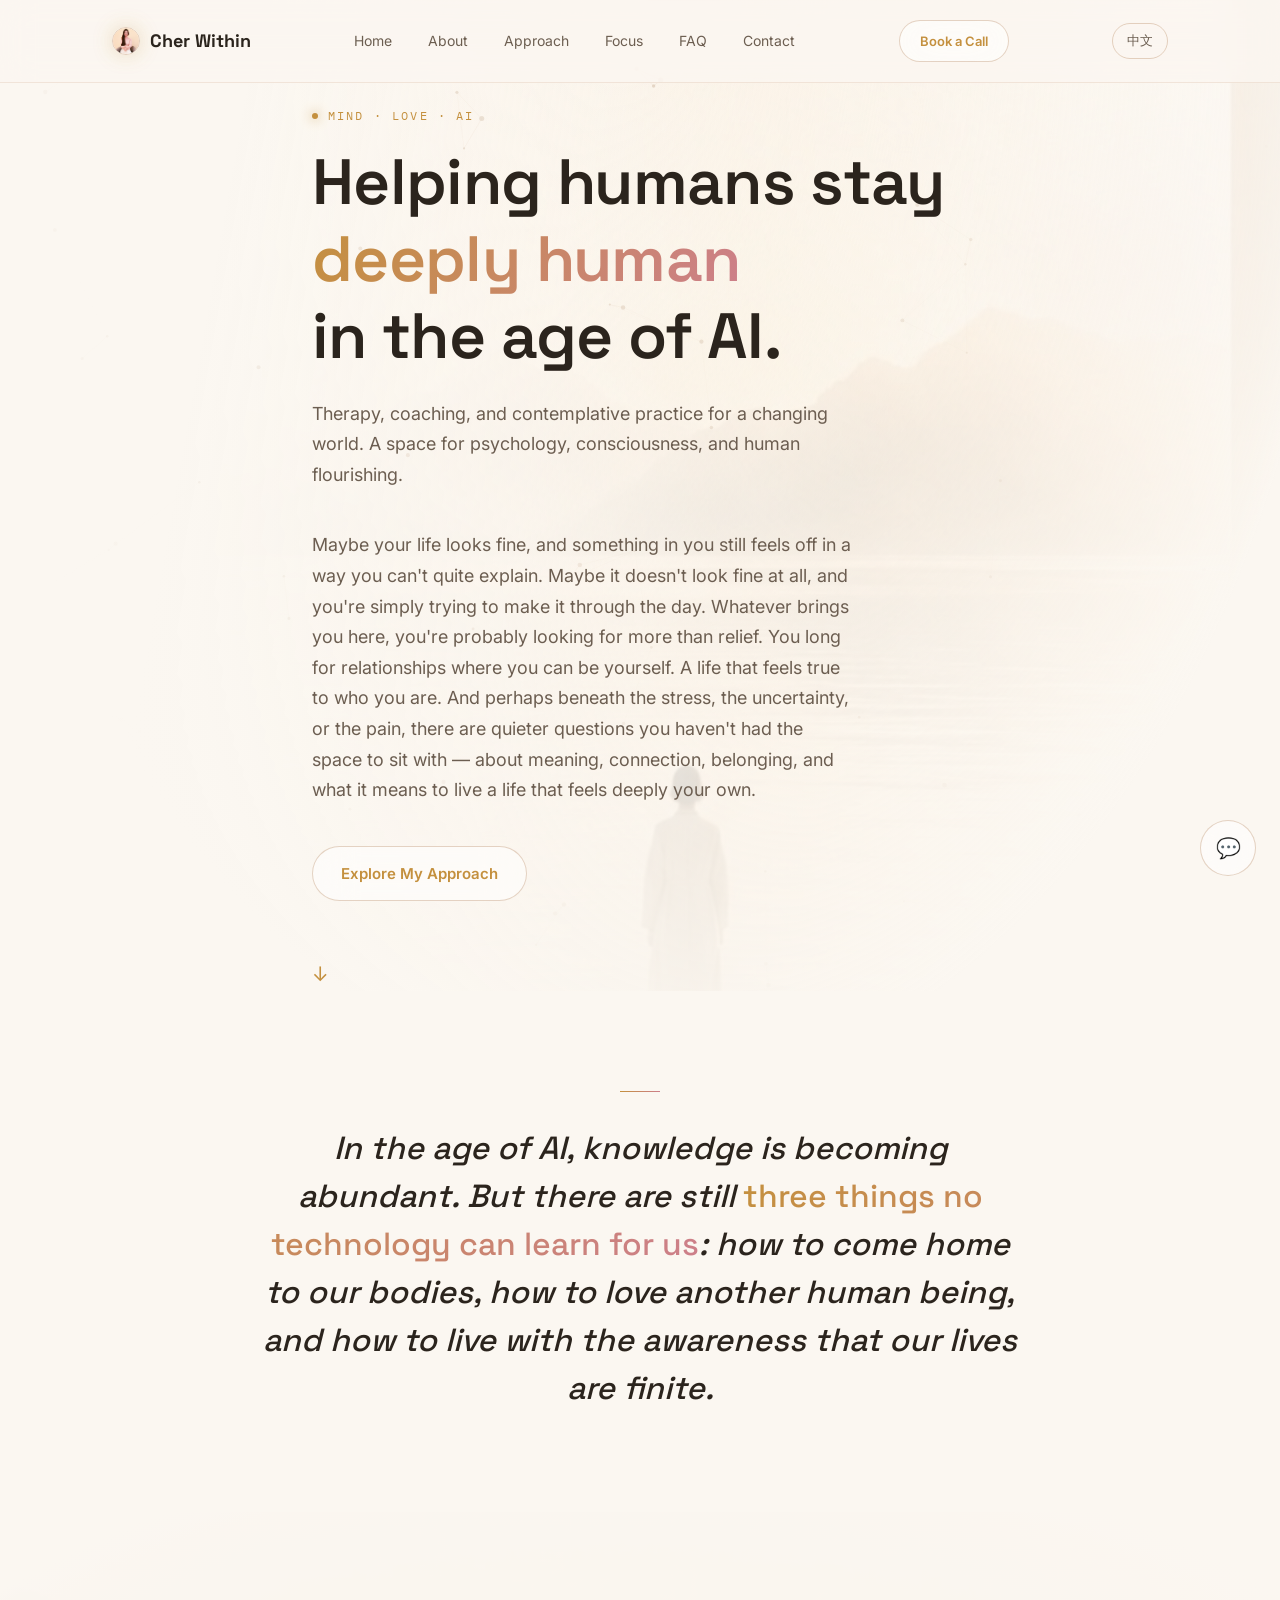
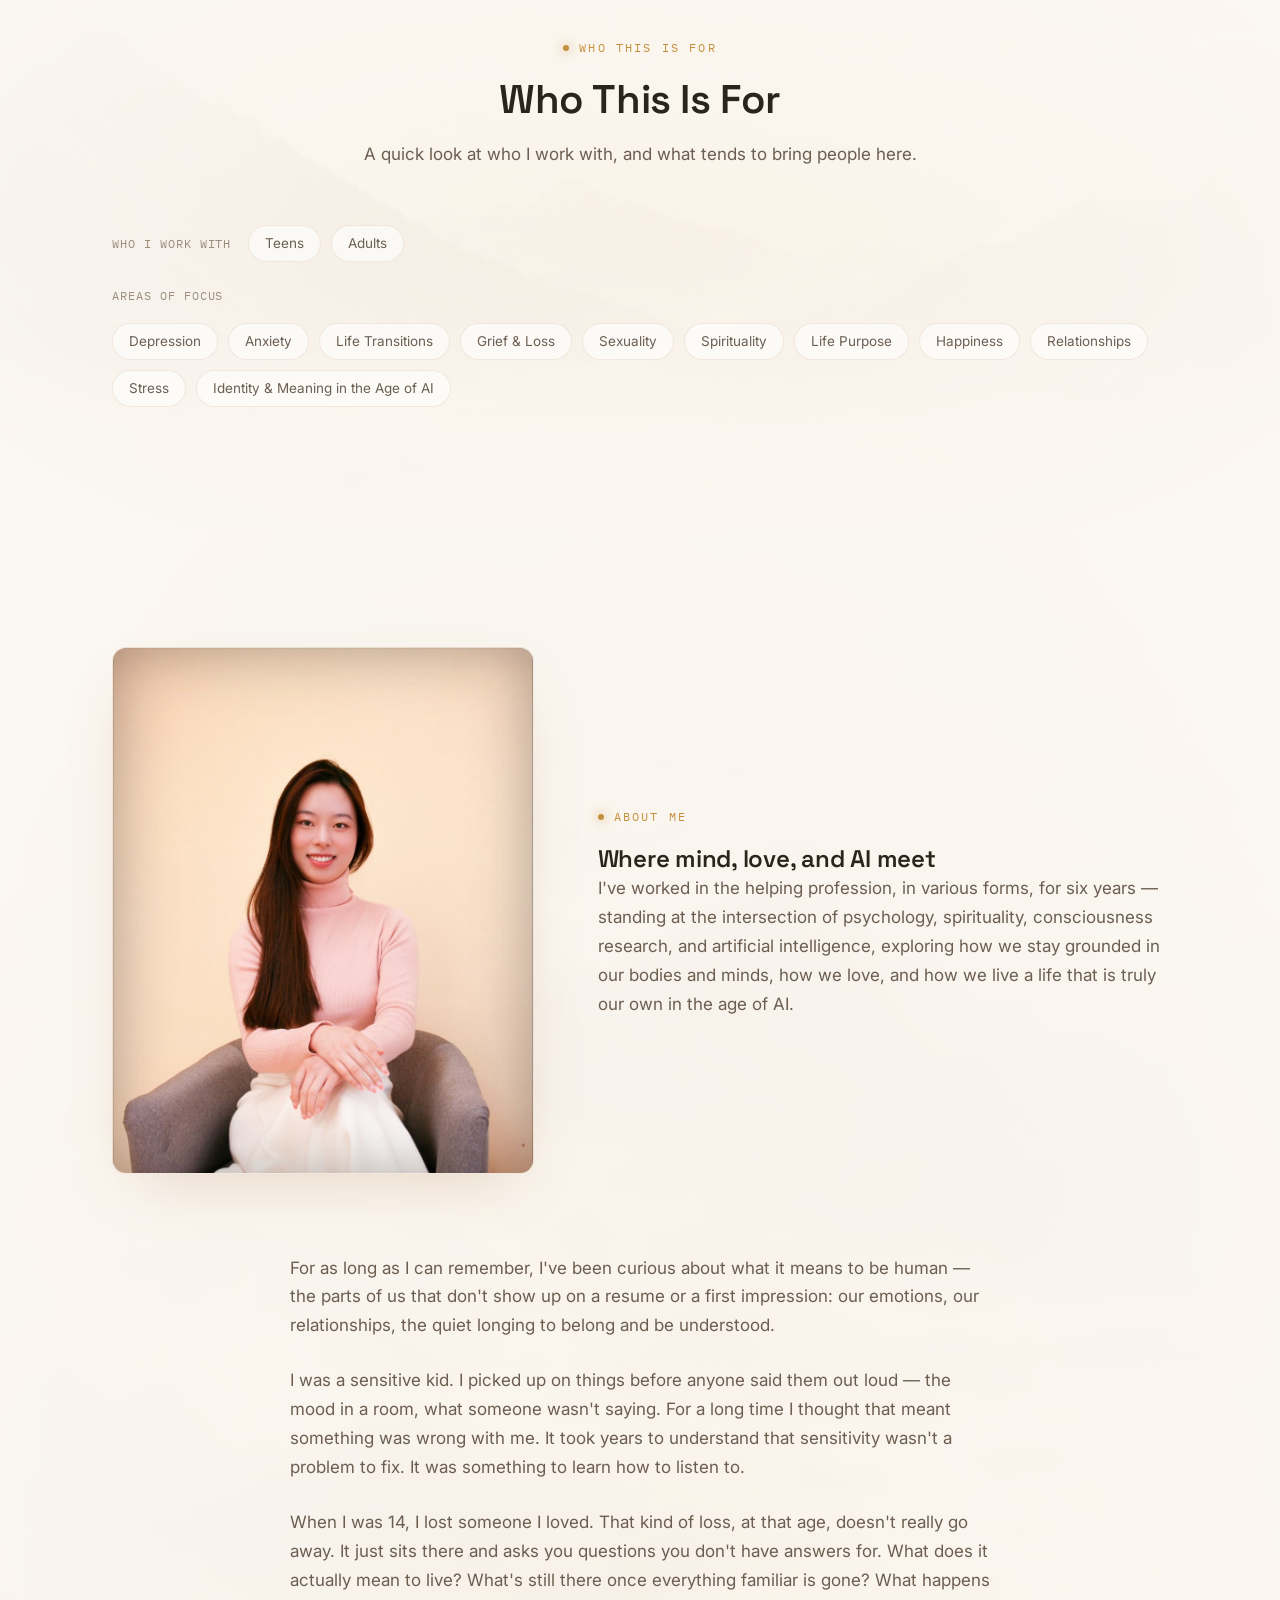
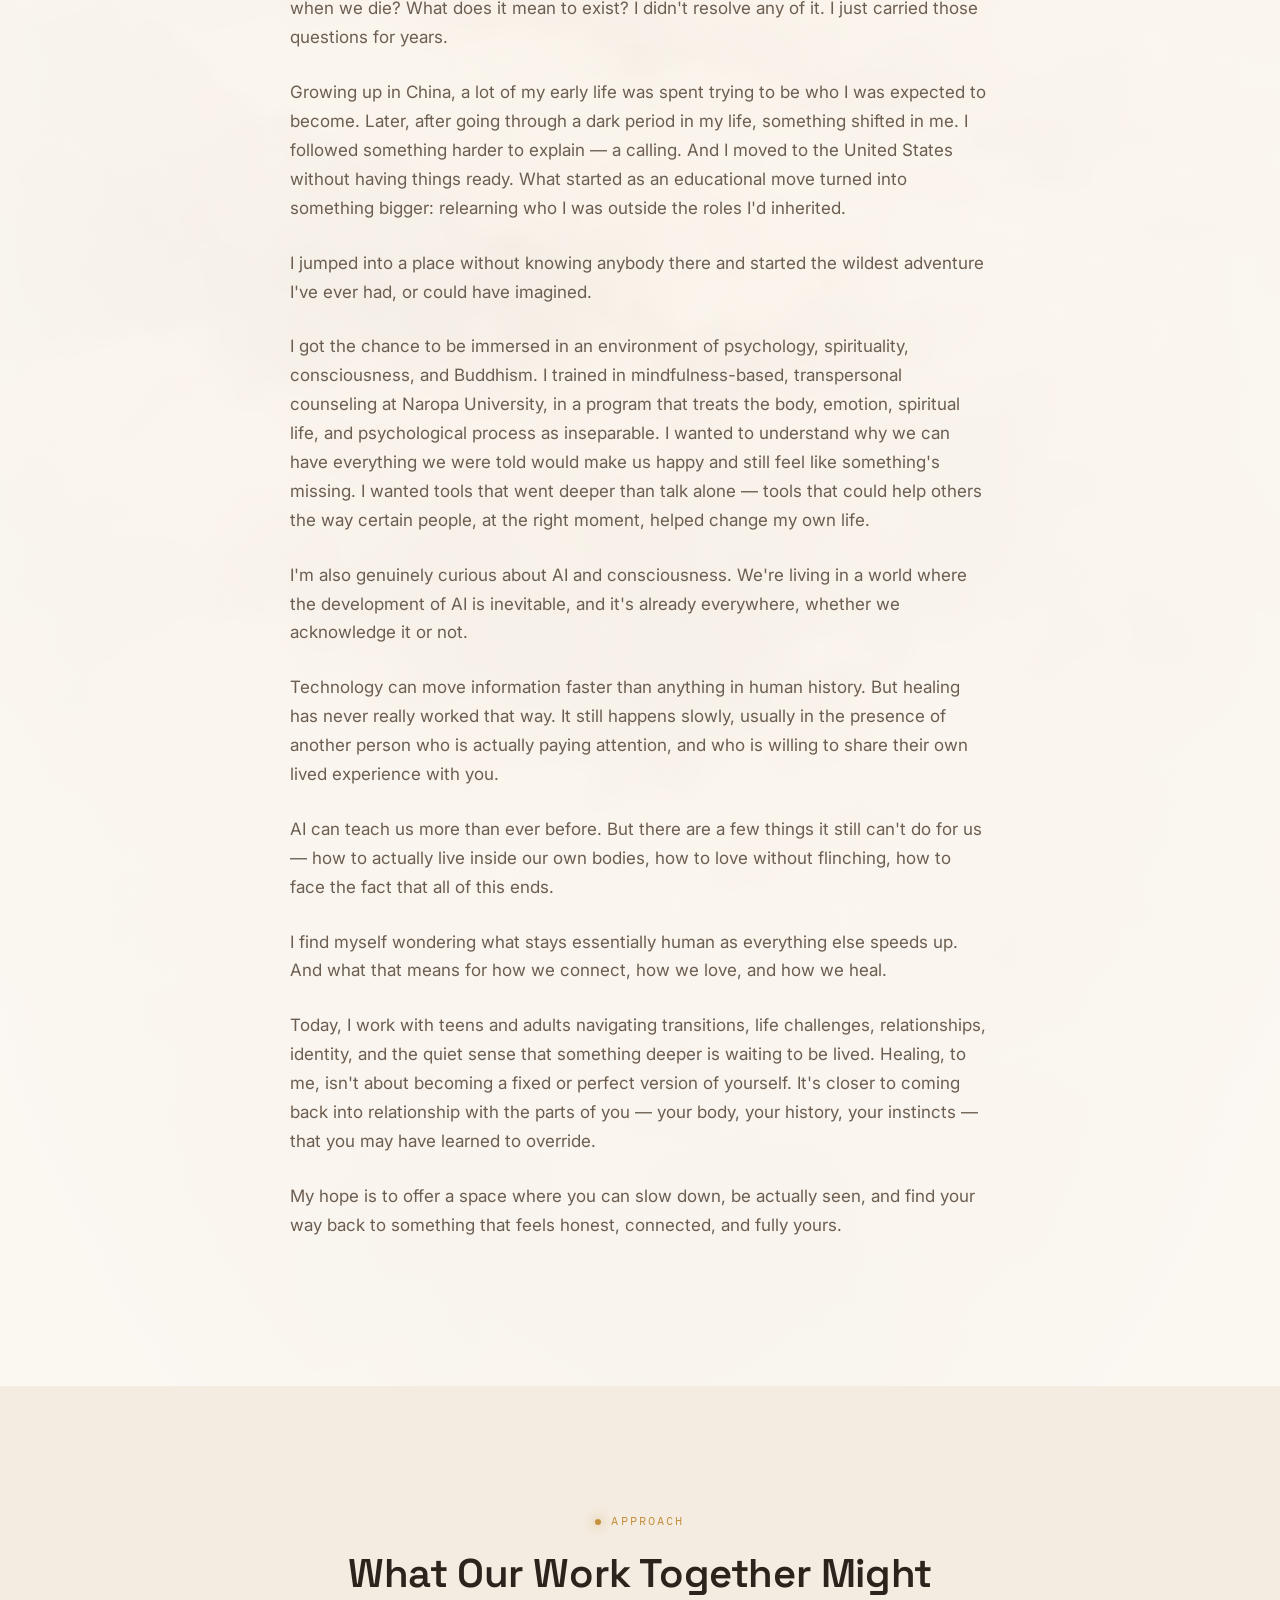
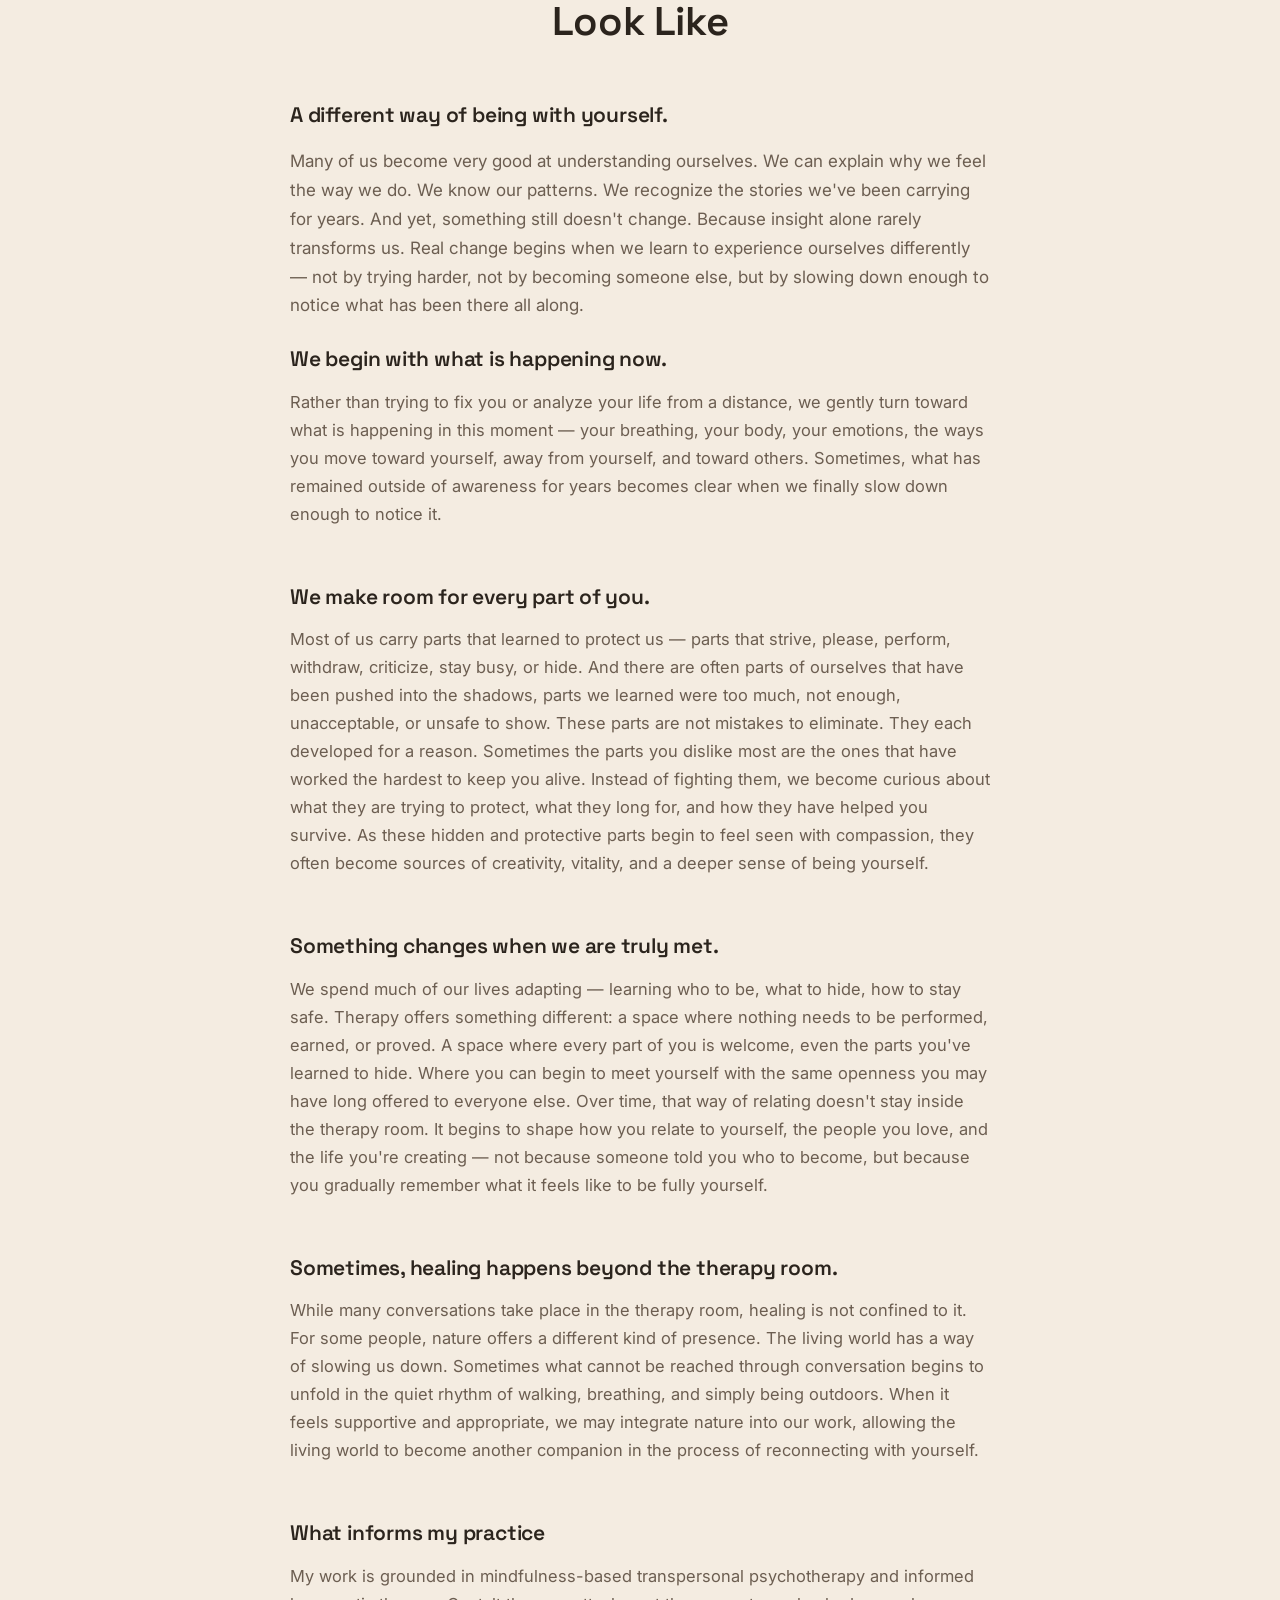
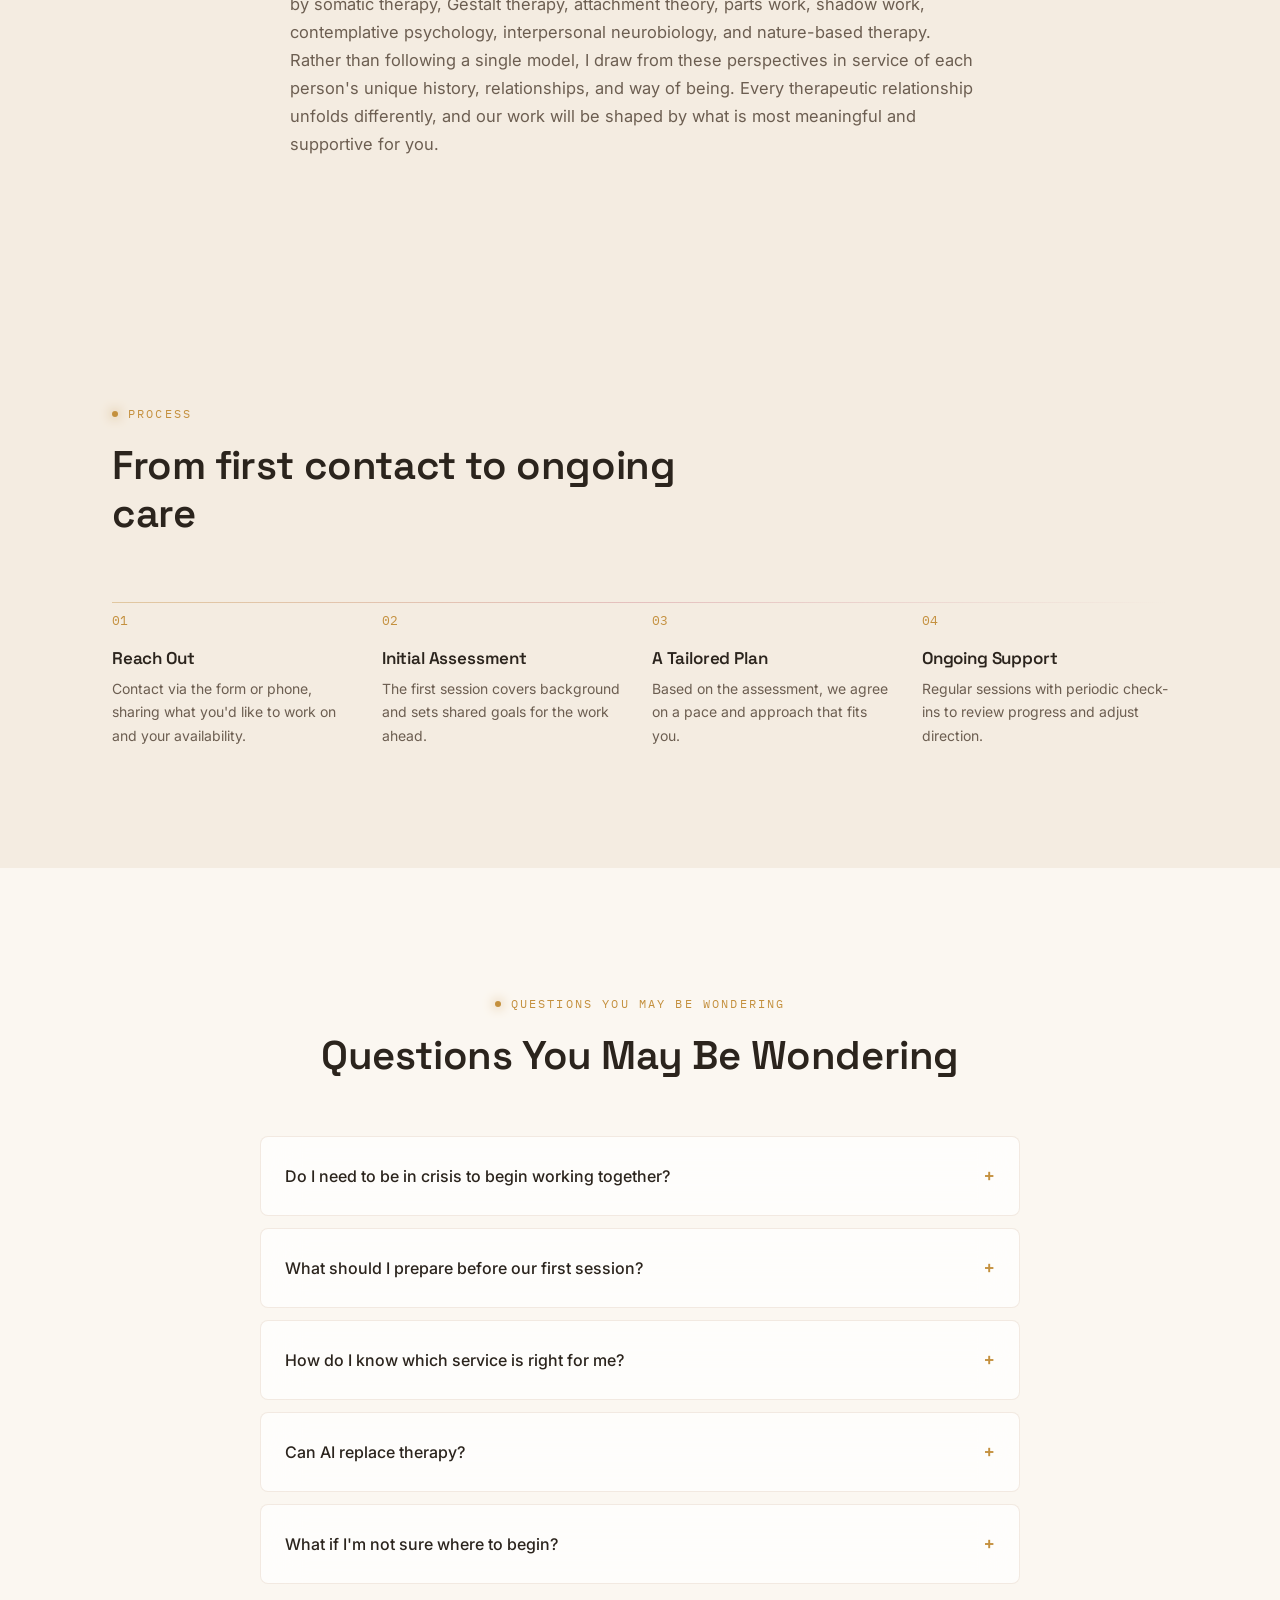
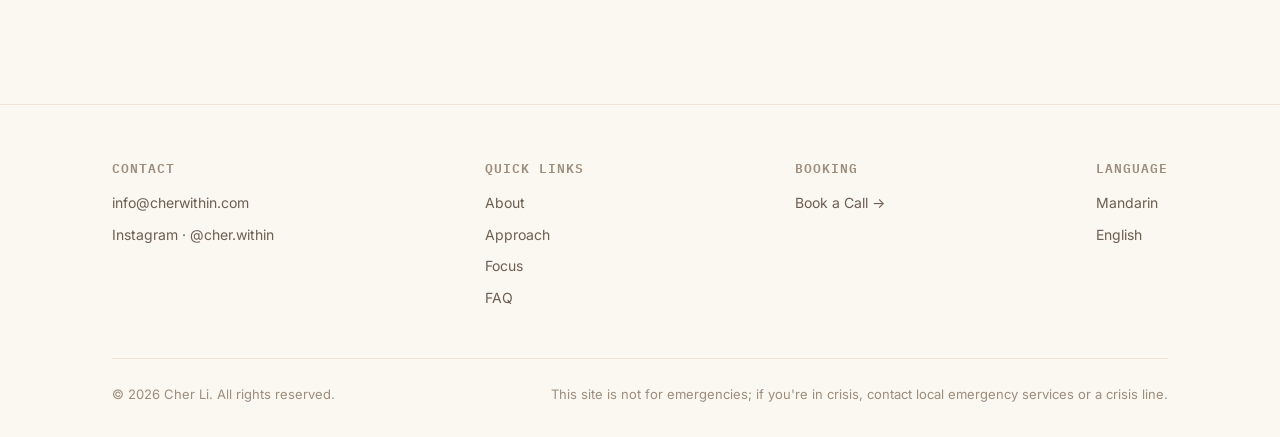
==== index.html @ 802e020e "Add files via upload" ====
<!DOCTYPE html>
<html lang="en">
<head>
<meta charset="UTF-8">
<meta name="viewport" content="width=device-width, initial-scale=1.0">
<title>Cher Within · Cher Li · Mind · Love · AI</title>
<meta name="description" content="Cher Within — Cher Li, a therapist and coach bridging psychology, consciousness, and AI, exploring human flourishing in the age of AI.">
<link rel="preconnect" href="https://fonts.googleapis.com">
<link href="https://fonts.googleapis.com/css2?family=Space+Grotesk:wght@500;600;700&family=Inter:wght@400;500;700&family=IBM+Plex+Mono:wght@400;500&display=swap" rel="stylesheet">
<link rel="stylesheet" href="styles.css">
<style>body{ font-family: 'Inter', 'Noto Sans SC', sans-serif; }</style>
</head>
<body>

<nav class="nav">
  <div class="nav-inner">
    <a href="#top" class="logo">
      <img src="portrait.jpg" alt="Cher Li" class="logo-mark">
      Cher Within
    </a>
    <ul class="nav-links">
      <li><a href="#top">Home</a></li>
      <li><a href="#about">About</a></li>
      <li><a href="#approach">Approach</a></li>
      <li><a href="#focus">Focus</a></li>
      <li><a href="#faq">FAQ</a></li>
      <li><a href="#contact">Contact</a></li>
    </ul>
    <a href="https://calendly.com/cherzhixueli" target="_blank" class="btn btn-primary nav-cta">Book a Call</a>
    <a href="zh.html" class="nav-lang">中文</a>
    <button class="nav-toggle" aria-label="Open menu">☰</button>
  </div>
</nav>

<div class="mobile-drawer">
  <button class="mobile-close" aria-label="Close menu">×</button>
  <a href="#top">Home</a>
  <a href="#about">About</a>
  <a href="#approach">Approach</a>
  <a href="#focus">Focus</a>
  <a href="#faq">FAQ</a>
  <a href="#contact">Contact</a>
  <a href="https://calendly.com/cherzhixueli" target="_blank">Book a Call</a>
  <a href="zh.html">中文</a>
</div>

<header class="hero" id="top">
  <div class="ambient-glow ambient-glow-1"></div>
  <div class="ambient-glow ambient-glow-2"></div>
  <div class="ambient-glow ambient-glow-3"></div>
  <canvas id="neural-canvas"></canvas>
  <div class="container hero-content">
    <div class="eyebrow">MIND · LOVE · AI</div>
    <h1>Helping humans stay <span class="accent">deeply human</span><br>in the age of AI.</h1>
    <p class="hero-sub">
      Therapy, coaching, and contemplative practice for a changing world.
      A space for psychology, consciousness, and human flourishing.
    </p>
    <p class="hero-sub">
      Maybe your life looks fine, and something in you still feels off in a way you can't quite explain.
      Maybe it doesn't look fine at all, and you're simply trying to make it through the day.
      Whatever brings you here, you're probably looking for more than relief.
      You long for relationships where you can be yourself. A life that feels true to who you are.
      And perhaps beneath the stress, the uncertainty, or the pain, there are quieter questions
      you haven't had the space to sit with — about meaning, connection, belonging, and what it
      means to live a life that feels deeply your own.
    </p>
    <div class="hero-cta">
      <a href="#approach" class="btn btn-primary">Explore My Approach</a>
    </div>
    <a href="#manifesto" class="hero-scroll-cue" aria-label="Scroll down">↓</a>
  </div>
</header>

<section class="manifesto" id="manifesto">
  <div class="manifesto-inner reveal">
    <div class="manifesto-mark"></div>
    <p>In the age of AI, knowledge is becoming abundant. But there are still
      <span class="accent">three things no technology can learn for us</span>:
      how to come home to our bodies, how to love another human being, and how to live
      with the awareness that our lives are finite.</p>
  </div>
</section>

<section id="focus">
  <div class="section-ambient-photo" style="background-image:url('break-rock.jpg');"></div>
  <div class="container">
    <div class="section-head reveal" style="text-align:center; margin:0 auto 40px; max-width:640px;">
      <div class="eyebrow" style="justify-content:center;">WHO THIS IS FOR</div>
      <h2>Who This Is For</h2>
      <p>A quick look at who I work with, and what tends to bring people here.</p>
    </div>
    <div class="focus-block reveal">
      <div class="focus-row">
        <span class="focus-label">Who I Work With</span>
        <div class="focus-tags">
          <span class="focus-tag">Teens</span>
          <span class="focus-tag">Adults</span>
        </div>
      </div>
      <div class="focus-row">
        <span class="focus-label">Areas of Focus</span>
        <div class="focus-tags">
          <span class="focus-tag">Depression</span>
          <span class="focus-tag">Anxiety</span>
          <span class="focus-tag">Life Transitions</span>
          <span class="focus-tag">Grief & Loss</span>
          <span class="focus-tag">Sexuality</span>
          <span class="focus-tag">Spirituality</span>
          <span class="focus-tag">Life Purpose</span>
          <span class="focus-tag">Happiness</span>
          <span class="focus-tag">Relationships</span>
          <span class="focus-tag">Stress</span>
          <span class="focus-tag">Identity & Meaning in the Age of AI</span>
        </div>
      </div>
    </div>
  </div>
</section>

<section id="about">
  <div class="section-ambient-photo" style="background-image:url('break-peak.jpg');"></div>
  <div class="container">
    <div class="about-grid reveal">
      <div class="about-portrait">
        <img src="portrait.jpg" alt="Cher Li">
      </div>
      <div>
        <div class="eyebrow">About Me</div>
        <h2>Where mind, love, and AI meet</h2>
        <p style="color:var(--text-secondary); font-size:17px;">
          I've worked in the helping profession, in various forms, for six years — standing at the
          intersection of psychology, spirituality, consciousness research, and artificial intelligence,
          exploring how we stay grounded in our bodies and minds, how we love, and how we live a life
          that is truly our own in the age of AI.
        </p>
      </div>
    </div>

    <div class="prose" style="margin-top:80px;">
      <p class="reveal">For as long as I can remember, I've been curious about what it means to be human — the parts of us that don't show up on a resume or a first impression: our emotions, our relationships, the quiet longing to belong and be understood.</p>

      <p class="reveal">I was a sensitive kid. I picked up on things before anyone said them out loud — the mood in a room, what someone wasn't saying. For a long time I thought that meant something was wrong with me. It took years to understand that sensitivity wasn't a problem to fix. It was something to learn how to listen to.</p>

      <p class="reveal">When I was 14, I lost someone I loved. That kind of loss, at that age, doesn't really go away. It just sits there and asks you questions you don't have answers for. What does it actually mean to live? What's still there once everything familiar is gone? What happens when we die? What does it mean to exist? I didn't resolve any of it. I just carried those questions for years.</p>

      <p class="reveal">Growing up in China, a lot of my early life was spent trying to be who I was expected to become. Later, after going through a dark period in my life, something shifted in me. I followed something harder to explain — a calling. And I moved to the United States without having things ready. What started as an educational move turned into something bigger: relearning who I was outside the roles I'd inherited.</p>

      <p class="reveal">I jumped into a place without knowing anybody there and started the wildest adventure I've ever had, or could have imagined.</p>

      <p class="reveal">I got the chance to be immersed in an environment of psychology, spirituality, consciousness, and Buddhism. I trained in mindfulness-based, transpersonal counseling at Naropa University, in a program that treats the body, emotion, spiritual life, and psychological process as inseparable. I wanted to understand why we can have everything we were told would make us happy and still feel like something's missing. I wanted tools that went deeper than talk alone — tools that could help others the way certain people, at the right moment, helped change my own life.</p>

      <p class="reveal">I'm also genuinely curious about AI and consciousness. We're living in a world where the development of AI is inevitable, and it's already everywhere, whether we acknowledge it or not.</p>

      <p class="reveal">Technology can move information faster than anything in human history. But healing has never really worked that way. It still happens slowly, usually in the presence of another person who is actually paying attention, and who is willing to share their own lived experience with you.</p>

      <p class="reveal">AI can teach us more than ever before. But there are a few things it still can't do for us — how to actually live inside our own bodies, how to love without flinching, how to face the fact that all of this ends.</p>

      <p class="reveal">I find myself wondering what stays essentially human as everything else speeds up. And what that means for how we connect, how we love, and how we heal.</p>

      <p class="reveal">Today, I work with teens and adults navigating transitions, life challenges, relationships, identity, and the quiet sense that something deeper is waiting to be lived. Healing, to me, isn't about becoming a fixed or perfect version of yourself. It's closer to coming back into relationship with the parts of you — your body, your history, your instincts — that you may have learned to override.</p>

      <p class="reveal">My hope is to offer a space where you can slow down, be actually seen, and find your way back to something that feels honest, connected, and fully yours.</p>
    </div>
  </div>
</section>

<section id="approach" style="background:var(--bg-secondary);">
  <div class="section-ambient-photo" style="background-image:url('break-valley.jpg');"></div>
  <div class="container">
    <div class="section-head reveal" style="text-align:center; margin:0 auto 56px; max-width:640px;">
      <div class="eyebrow" style="justify-content:center;">APPROACH</div>
      <h2>What Our Work Together Might Look Like</h2>
    </div>
    <div class="prose reveal">
      <p class="approach-lead">A different way of being with yourself.</p>
      <p>Many of us become very good at understanding ourselves. We can explain why we feel the way we do. We know our patterns. We recognize the stories we've been carrying for years. And yet, something still doesn't change. Because insight alone rarely transforms us. Real change begins when we learn to experience ourselves differently — not by trying harder, not by becoming someone else, but by slowing down enough to notice what has been there all along.</p>

      <div class="approach-block">
        <h3>We begin with what is happening now.</h3>
        <p>Rather than trying to fix you or analyze your life from a distance, we gently turn toward what is happening in this moment — your breathing, your body, your emotions, the ways you move toward yourself, away from yourself, and toward others. Sometimes, what has remained outside of awareness for years becomes clear when we finally slow down enough to notice it.</p>
      </div>

      <div class="approach-block">
        <h3>We make room for every part of you.</h3>
        <p>Most of us carry parts that learned to protect us — parts that strive, please, perform, withdraw, criticize, stay busy, or hide. And there are often parts of ourselves that have been pushed into the shadows, parts we learned were too much, not enough, unacceptable, or unsafe to show. These parts are not mistakes to eliminate. They each developed for a reason. Sometimes the parts you dislike most are the ones that have worked the hardest to keep you alive. Instead of fighting them, we become curious about what they are trying to protect, what they long for, and how they have helped you survive. As these hidden and protective parts begin to feel seen with compassion, they often become sources of creativity, vitality, and a deeper sense of being yourself.</p>
      </div>

      <div class="approach-block">
        <h3>Something changes when we are truly met.</h3>
        <p>We spend much of our lives adapting — learning who to be, what to hide, how to stay safe. Therapy offers something different: a space where nothing needs to be performed, earned, or proved. A space where every part of you is welcome, even the parts you've learned to hide. Where you can begin to meet yourself with the same openness you may have long offered to everyone else. Over time, that way of relating doesn't stay inside the therapy room. It begins to shape how you relate to yourself, the people you love, and the life you're creating — not because someone told you who to become, but because you gradually remember what it feels like to be fully yourself.</p>
      </div>

      <div class="approach-block">
        <h3>Sometimes, healing happens beyond the therapy room.</h3>
        <p>While many conversations take place in the therapy room, healing is not confined to it. For some people, nature offers a different kind of presence. The living world has a way of slowing us down. Sometimes what cannot be reached through conversation begins to unfold in the quiet rhythm of walking, breathing, and simply being outdoors. When it feels supportive and appropriate, we may integrate nature into our work, allowing the living world to become another companion in the process of reconnecting with yourself.</p>
      </div>

      <div class="approach-block">
        <h3>What informs my practice</h3>
        <p>My work is grounded in mindfulness-based transpersonal psychotherapy and informed by somatic therapy, Gestalt therapy, attachment theory, parts work, shadow work, contemplative psychology, interpersonal neurobiology, and nature-based therapy.</p>
        <p>Rather than following a single model, I draw from these perspectives in service of each person's unique history, relationships, and way of being. Every therapeutic relationship unfolds differently, and our work will be shaped by what is most meaningful and supportive for you.</p>
      </div>
    </div>
  </div>
</section>



<section id="process" style="background:var(--bg-secondary);">
  <div class="container">
    <div class="section-head reveal">
      <div class="eyebrow">Process</div>
      <h2>From first contact to ongoing care</h2>
    </div>
    <div class="timeline reveal">
      <div class="timeline-line"></div>
      <div class="timeline-item">
        <span class="timeline-num">01</span>
        <h4>Reach Out</h4>
        <p>Contact via the form or phone, sharing what you'd like to work on and your availability.</p>
      </div>
      <div class="timeline-item">
        <span class="timeline-num">02</span>
        <h4>Initial Assessment</h4>
        <p>The first session covers background and sets shared goals for the work ahead.</p>
      </div>
      <div class="timeline-item">
        <span class="timeline-num">03</span>
        <h4>A Tailored Plan</h4>
        <p>Based on the assessment, we agree on a pace and approach that fits you.</p>
      </div>
      <div class="timeline-item">
        <span class="timeline-num">04</span>
        <h4>Ongoing Support</h4>
        <p>Regular sessions with periodic check-ins to review progress and adjust direction.</p>
      </div>
    </div>
  </div>
</section>

<section id="faq">
  <div class="container">
    <div class="section-head reveal" style="text-align:center; margin:0 auto 56px;">
      <div class="eyebrow" style="justify-content:center;">QUESTIONS YOU MAY BE WONDERING</div>
      <h2>Questions You May Be Wondering</h2>
    </div>
    <div class="faq-list reveal">
      <details class="faq-item">
        <summary>Do I need to be in crisis to begin working together?</summary>
        <p>Not at all. Many people reach out not because something is "wrong," but because they're longing for a deeper relationship with themselves. You might be navigating a life transition, exploring relationships, questioning your direction, or simply sensing that something within you is asking for attention. Our work together isn't only about reducing suffering. It's also about cultivating greater awareness, resilience, meaning, and connection.</p>
      </details>
      <details class="faq-item">
        <summary>What should I prepare before our first session?</summary>
        <p>Nothing needs to be perfectly prepared. You don't need to organize your thoughts or know exactly what to say. Simply arrive as you are. Our first session is an opportunity for us to get to know one another, explore what brings you here, and begin discovering what kind of support would be most helpful for you.</p>
      </details>
      <details class="faq-item">
        <summary>How do I know which service is right for me?</summary>
        <p>The labels matter less than the support you need. Depending on where you live and the nature of our work together, our sessions may be offered within either a psychotherapy or coaching framework. While these services follow different ethical and legal guidelines, my intention remains the same: to offer a thoughtful, compassionate, and individualized space that supports your growth and well-being. If you're unsure which option is appropriate, we can discuss it together during a consultation.</p>
      </details>
      <details class="faq-item">
        <summary>Can AI replace therapy?</summary>
        <p>AI can be an extraordinary tool for reflection, learning, and support. I use AI myself in many aspects of my work and life, and I believe it has the potential to expand human learning, creativity, and access to knowledge. At the same time, healing is more than information. It unfolds through presence, relationship, and lived experience. As AI becomes more capable, I believe qualities like emotional depth, authentic connection, and the experience of being truly met become even more valuable.</p>
      </details>
      <details class="faq-item">
        <summary>What if I'm not sure where to begin?</summary>
        <p>That's completely okay. You don't need to have everything figured out before reaching out. Sometimes the first step is simply becoming curious about what has been quietly asking for your attention. If you're wondering whether working together might be a good fit, you're welcome to schedule a complimentary consultation. We can begin with a conversation.</p>
      </details>
    </div>
  </div>
</section>

<footer id="contact">
  <div class="container">
    <div class="footer-grid">
      <div class="footer-col">
        <h4>Contact</h4>
        <p>info@cherwithin.com</p>
        <a href="https://www.instagram.com/cher.within" target="_blank">Instagram · @cher.within</a>
      </div>
      <div class="footer-col">
        <h4>Quick Links</h4>
        <a href="#about">About</a>
        <a href="#approach">Approach</a>
        <a href="#focus">Focus</a>
        <a href="#faq">FAQ</a>
      </div>
      <div class="footer-col">
        <h4>Booking</h4>
        <a href="https://calendly.com/cherzhixueli" target="_blank">Book a Call →</a>
      </div>
      <div class="footer-col">
        <h4>Language</h4>
        <a href="zh.html">Mandarin</a>
        <a href="index.html">English</a>
      </div>
    </div>
    <div class="footer-bottom">
      <span>© 2026 Cher Li. All rights reserved.</span>
      <span>This site is not for emergencies; if you're in crisis, contact local emergency services or a crisis line.</span>
    </div>
  </div>
</footer>

<div class="chat-widget">
  <button class="chat-toggle" aria-label="Open chat assistant">💬</button>
  <div class="chat-panel">
    <div class="chat-header">
      <span>CHER WITHIN · ASSISTANT</span>
      <button class="chat-close" aria-label="Close">×</button>
    </div>
    <div class="chat-messages">
      <div class="chat-message bot">Hi, I'm Cher's assistant. Tap a question below, or type what you'd like to know.</div>
    </div>
    <div class="chat-quick-replies">
      <span class="chat-quick-reply">How do I book?</span>
      <span class="chat-quick-reply">What are your rates?</span>
      <span class="chat-quick-reply">Online sessions?</span>
      <span class="chat-quick-reply">What's your style?</span>
    </div>
  </div>
</div>

<script src="script.js"></script>
</body>
</html>
---- styles.css ----
/* ============================================
   心理咨询师网站 — 高端科技感设计系统
   Design tokens: 深空导航蓝 × 神经连接
   ============================================ */

:root {
  /* Color — 浅色空灵 × 暖色治愈 × 未来科技：奶油白底 + 琥珀金/晚霞玫瑰光晕 */
  --bg: #FBF7F1;
  --bg-secondary: #F4ECE1;
  --surface: #FFFFFF;
  --surface-hover: #FFFCF8;
  --border: rgba(180, 130, 90, 0.16);
  --border-strong: rgba(180, 130, 90, 0.34);
  --accent-cyan: #C4903E;
  --accent-violet: #CD7F8A;
  --accent-glow: rgba(196, 144, 62, 0.28);
  --text-primary: #2B241D;
  --text-secondary: #6C5E51;
  --text-tertiary: #9C8D7C;
  --shadow-soft: 0 24px 60px -28px rgba(180, 130, 90, 0.35);

  /* Type */
  --font-display: 'Space Grotesk', 'Noto Sans SC', sans-serif;
  --font-body: 'Noto Sans SC', 'Inter', sans-serif;
  --font-mono: 'IBM Plex Mono', monospace;

  /* Layout */
  --container: 1120px;
  --radius: 14px;
  --radius-sm: 8px;
}

* { margin: 0; padding: 0; box-sizing: border-box; }

html { scroll-behavior: smooth; }

@media (prefers-reduced-motion: reduce) {
  html { scroll-behavior: auto; }
  * { animation-duration: 0.01ms !important; transition-duration: 0.01ms !important; }
}

body {
  background: var(--bg);
  color: var(--text-primary);
  font-family: var(--font-body);
  line-height: 1.7;
  overflow-x: hidden;
  -webkit-font-smoothing: antialiased;
}

a { color: inherit; text-decoration: none; }
ul { list-style: none; }
img { max-width: 100%; display: block; }

.container {
  max-width: var(--container);
  margin: 0 auto;
  padding: 0 32px;
}

.eyebrow {
  font-family: var(--font-mono);
  font-size: 12px;
  letter-spacing: 0.18em;
  text-transform: uppercase;
  color: var(--accent-cyan);
  display: inline-flex;
  align-items: center;
  gap: 10px;
  margin-bottom: 18px;
}
.eyebrow::before {
  content: '';
  width: 6px;
  height: 6px;
  border-radius: 50%;
  background: var(--accent-cyan);
  box-shadow: 0 0 12px var(--accent-cyan);
}

h1, h2, h3, h4 {
  font-family: var(--font-display);
  font-weight: 600;
  line-height: 1.2;
  letter-spacing: -0.01em;
}

section { position: relative; padding: 120px 0; }
@media (max-width: 768px) { section { padding: 80px 0; } }

.section-head {
  max-width: 640px;
  margin-bottom: 64px;
}
.section-head h2 { font-size: clamp(28px, 4vw, 40px); margin-bottom: 16px; }
.section-head p { color: var(--text-secondary); font-size: 17px; }

/* ---------- Nav ---------- */
.nav {
  position: fixed;
  top: 0; left: 0; right: 0;
  z-index: 100;
  backdrop-filter: blur(16px);
  background: rgba(251, 247, 241, 0.78);
  border-bottom: 1px solid var(--border);
}
.nav-inner {
  max-width: var(--container);
  margin: 0 auto;
  padding: 20px 32px;
  display: flex;
  align-items: center;
  justify-content: space-between;
}
.logo {
  font-family: var(--font-display);
  font-size: 18px;
  font-weight: 700;
  display: flex;
  align-items: center;
  gap: 10px;
}
.logo-mark {
  width: 28px; height: 28px;
  border-radius: 50%;
  object-fit: cover;
  box-shadow: 0 0 20px var(--accent-glow);
  border: 1px solid var(--border-strong);
}
.nav-links {
  display: flex;
  gap: 36px;
  font-size: 14px;
  color: var(--text-secondary);
}
.nav-links a:hover { color: var(--text-primary); }
.nav-lang {
  font-family: var(--font-mono);
  font-size: 13px;
  color: var(--text-secondary);
  border: 1px solid var(--border-strong);
  padding: 6px 14px;
  border-radius: 20px;
  transition: all 0.2s;
}
.nav-lang:hover { border-color: var(--accent-cyan); color: var(--accent-cyan); }
.nav-toggle { display: none; }

@media (max-width: 860px) {
  .nav-links { display: none; }
  .nav-toggle {
    display: block;
    background: none; border: none; color: var(--text-primary);
    font-size: 22px; cursor: pointer;
  }
}

/* ---------- Hero ---------- */
.hero {
  position: relative;
  min-height: 100vh;
  display: flex;
  align-items: center;
  padding-top: 100px;
  overflow: hidden;
  background-image: url('hero-bg.jpg');
  background-size: cover;
  background-position: center 30%;
}
.hero::before {
  content: '';
  position: absolute;
  inset: 0;
  background: linear-gradient(100deg, var(--bg) 0%, var(--bg) 18%, rgba(251,247,241,0.82) 42%, rgba(251,247,241,0.4) 66%, rgba(251,247,241,0.12) 100%);
  z-index: 1;
  pointer-events: none;
}
#neural-canvas {
  position: absolute;
  top: 0; left: 0;
  width: 100%; height: 100%;
  z-index: 1;
  opacity: 0.4;
}
.ambient-glow {
  position: absolute;
  z-index: 0;
  border-radius: 50%;
  filter: blur(70px);
  pointer-events: none;
  will-change: transform;
}
.ambient-glow-1 {
  width: 480px; height: 480px;
  top: -120px; left: -80px;
  background: radial-gradient(circle, var(--accent-cyan) 0%, transparent 70%);
  opacity: 0.2;
  animation: float-a 22s ease-in-out infinite;
}
.ambient-glow-2 {
  width: 420px; height: 420px;
  top: 60px; right: -100px;
  background: radial-gradient(circle, var(--accent-violet) 0%, transparent 70%);
  opacity: 0.18;
  animation: float-b 26s ease-in-out infinite;
}
.ambient-glow-3 {
  width: 320px; height: 320px;
  bottom: -140px; left: 38%;
  background: radial-gradient(circle, var(--accent-cyan) 0%, transparent 70%);
  opacity: 0.14;
  animation: float-a 30s ease-in-out infinite reverse;
}
@keyframes float-a {
  0%, 100% { transform: translate(0, 0) scale(1); }
  50% { transform: translate(30px, 40px) scale(1.08); }
}
@keyframes float-b {
  0%, 100% { transform: translate(0, 0) scale(1); }
  50% { transform: translate(-40px, 25px) scale(1.05); }
}
@media (prefers-reduced-motion: reduce) {
  .ambient-glow { animation: none; }
}
.hero::after {
  content: '';
  position: absolute;
  inset: 0;
  background: radial-gradient(ellipse at 50% 0%, transparent 0%, var(--bg) 78%);
  z-index: 1;
  pointer-events: none;
}
.hero-content {
  position: relative;
  z-index: 2;
  max-width: 720px;
}
.hero-scroll-cue {
  display: inline-flex;
  margin-top: 56px;
  font-size: 20px;
  color: var(--accent-cyan);
  animation: bounce-down 2.4s ease-in-out infinite;
}
@keyframes bounce-down {
  0%, 100% { transform: translateY(0); opacity: 0.6; }
  50% { transform: translateY(8px); opacity: 1; }
}
@media (prefers-reduced-motion: reduce) {
  .hero-scroll-cue { animation: none; }
}
.hero h1 {
  font-size: clamp(38px, 6vw, 64px);
  margin-bottom: 24px;
}
.hero h1 .accent {
  background: linear-gradient(120deg, var(--accent-cyan), var(--accent-violet));
  -webkit-background-clip: text;
  background-clip: text;
  color: transparent;
}
.hero-sub {
  font-size: 18px;
  color: var(--text-secondary);
  max-width: 540px;
  margin-bottom: 40px;
}
.hero-cta { display: flex; gap: 16px; flex-wrap: wrap; }

.btn {
  display: inline-flex;
  align-items: center;
  gap: 8px;
  padding: 14px 28px;
  border-radius: 30px;
  font-size: 15px;
  font-weight: 600;
  cursor: pointer;
  transition: all 0.25s ease;
  border: 1px solid transparent;
}
.btn-primary {
  background: rgba(255, 255, 255, 0.55);
  backdrop-filter: blur(20px);
  border-color: var(--border-strong);
  color: var(--accent-cyan);
  animation: pulse-glow 4s ease-in-out infinite;
}
.btn-primary:hover { border-color: var(--accent-cyan); transform: translateY(-2px); }
.btn-ghost {
  background: transparent;
  border-color: var(--border-strong);
  color: var(--text-primary);
}
.btn-ghost:hover { border-color: var(--accent-cyan); color: var(--accent-cyan); }

.hero-meta {
  position: relative;
  z-index: 2;
  display: flex;
  gap: 48px;
  margin-top: 72px;
  padding-top: 32px;
  border-top: 1px solid var(--border);
  max-width: 720px;
}
.hero-meta div { font-family: var(--font-mono); }
.hero-meta .num { font-size: 26px; color: var(--accent-cyan); display: block; }
.hero-meta .label { font-size: 12px; color: var(--text-tertiary); letter-spacing: 0.05em; }

/* ---------- About ---------- */
.about-grid {
  display: grid;
  grid-template-columns: 0.85fr 1.15fr;
  gap: 64px;
  align-items: center;
}
@media (max-width: 860px) { .about-grid { grid-template-columns: 1fr; } }
.about-portrait {
  aspect-ratio: 4/5;
  border-radius: var(--radius);
  background: linear-gradient(150deg, var(--surface), var(--bg-secondary));
  border: 1px solid var(--border);
  box-shadow: var(--shadow-soft);
  display: flex;
  align-items: center;
  justify-content: center;
  color: var(--text-tertiary);
  font-family: var(--font-mono);
  font-size: 13px;
  position: relative;
  overflow: hidden;
}
.about-portrait img {
  width: 100%;
  height: 100%;
  object-fit: cover;
  object-position: center top;
}
.about-portrait::after {
  content: '';
  position: absolute;
  inset: 0;
  box-shadow: inset 0 0 60px rgba(23, 18, 14, 0.35);
  pointer-events: none;
}
.about-credentials {
  margin-top: 28px;
  display: grid;
  gap: 14px;
}
.credential {
  display: flex;
  gap: 14px;
  align-items: baseline;
  font-size: 15px;
  color: var(--text-secondary);
  border-left: 2px solid var(--border-strong);
  padding-left: 16px;
}
.credential strong { color: var(--text-primary); font-weight: 500; }

/* ---------- Services ---------- */
.services-grid {
  display: grid;
  grid-template-columns: repeat(3, 1fr);
  gap: 24px;
}
@media (max-width: 860px) { .services-grid { grid-template-columns: 1fr; } }
.service-card {
  background: rgba(255, 255, 255, 0.72);
  backdrop-filter: blur(20px);
  border: 1px solid var(--border);
  border-radius: var(--radius);
  padding: 36px 28px;
  box-shadow: var(--shadow-soft);
  transition: all 0.3s ease;
  position: relative;
}
.service-card:hover {
  border-color: var(--border-strong);
  background: rgba(255, 255, 255, 0.92);
  transform: translateY(-4px);
}
.service-icon {
  width: 44px; height: 44px;
  border-radius: 12px;
  background: linear-gradient(135deg, var(--accent-cyan), var(--accent-violet));
  opacity: 0.9;
  margin-bottom: 24px;
  display: flex; align-items: center; justify-content: center;
  font-size: 20px;
}
.service-card h3 { font-size: 19px; margin-bottom: 10px; }
.service-card p { color: var(--text-secondary); font-size: 14.5px; margin-bottom: 20px; }
.service-price {
  font-family: var(--font-mono);
  font-size: 13px;
  color: var(--accent-cyan);
}

/* ---------- Process timeline ---------- */
.timeline {
  display: grid;
  grid-template-columns: repeat(4, 1fr);
  gap: 24px;
  position: relative;
}
@media (max-width: 860px) { .timeline { grid-template-columns: 1fr; } }
.timeline-item { position: relative; padding-top: 8px; }
.timeline-num {
  font-family: var(--font-mono);
  font-size: 13px;
  color: var(--accent-cyan);
  display: block;
  margin-bottom: 16px;
}
.timeline-item h4 { font-size: 17px; margin-bottom: 8px; }
.timeline-item p { color: var(--text-secondary); font-size: 14px; }
.timeline-line {
  position: absolute;
  top: 0; left: 0;
  height: 1px;
  width: 100%;
  background: linear-gradient(90deg, var(--accent-cyan), var(--accent-violet), transparent);
  opacity: 0.4;
}

/* ---------- Footer ---------- */
footer {
  border-top: 1px solid var(--border);
  padding: 56px 0 32px;
}
.footer-grid {
  display: flex;
  justify-content: space-between;
  flex-wrap: wrap;
  gap: 32px;
  margin-bottom: 40px;
}
.footer-col h4 {
  font-size: 13px;
  font-family: var(--font-mono);
  color: var(--text-tertiary);
  margin-bottom: 14px;
  text-transform: uppercase;
  letter-spacing: 0.08em;
}
.footer-col a, .footer-col p {
  display: block;
  font-size: 14px;
  color: var(--text-secondary);
  margin-bottom: 8px;
}
.footer-col a:hover { color: var(--accent-cyan); }
.footer-bottom {
  display: flex;
  justify-content: space-between;
  flex-wrap: wrap;
  gap: 12px;
  padding-top: 24px;
  border-top: 1px solid var(--border);
  font-size: 13px;
  color: var(--text-tertiary);
}

/* ---------- Reveal animation ---------- */
.reveal {
  opacity: 0;
  transform: translateY(24px);
  transition: opacity 0.7s ease, transform 0.7s ease;
}
.reveal.is-visible { opacity: 1; transform: translateY(0); }

/* Mobile nav drawer */
.mobile-drawer {
  position: fixed;
  inset: 0;
  background: rgba(251, 247, 241, 0.98);
  z-index: 200;
  display: none;
  flex-direction: column;
  align-items: center;
  justify-content: center;
  gap: 32px;
  font-size: 20px;
}
.mobile-drawer.open { display: flex; }
.mobile-drawer a { color: var(--text-primary); }
.mobile-close {
  position: absolute;
  top: 24px; right: 32px;
  font-size: 28px;
  color: var(--text-secondary);
  cursor: pointer;
  background: none;
  border: none;
}

/* ---------- Nav CTA ---------- */
.nav-cta {
  padding: 9px 20px;
  font-size: 13px;
  white-space: nowrap;
}

/* ---------- Manifesto (宣言式金句区块) ---------- */
.manifesto {
  padding: 100px 0;
}
.manifesto-inner {
  max-width: 820px;
  margin: 0 auto;
  text-align: center;
  padding: 0 32px;
}
.manifesto-mark {
  width: 40px;
  height: 1px;
  background: linear-gradient(90deg, var(--accent-cyan), var(--accent-violet));
  margin: 0 auto 32px;
}
.manifesto p {
  font-family: var(--font-display);
  font-size: clamp(22px, 3.4vw, 32px);
  font-weight: 500;
  line-height: 1.5;
  color: var(--text-primary);
  font-style: italic;
}
.manifesto p .accent {
  background: linear-gradient(120deg, var(--accent-cyan), var(--accent-violet));
  -webkit-background-clip: text;
  background-clip: text;
  color: transparent;
  font-style: normal;
}

/* ---------- Long-form prose (About / Approach 长文排版) ---------- */
.prose {
  max-width: 700px;
  margin: 0 auto;
}
.prose p {
  font-size: 17px;
  color: var(--text-secondary);
  margin-bottom: 26px;
}
.prose blockquote {
  margin: 40px 0;
  padding: 4px 0 4px 24px;
  border-left: 2px solid var(--border-strong);
  font-family: var(--font-display);
  font-style: italic;
  font-size: 19px;
  color: var(--text-primary);
  line-height: 1.6;
}
.approach-block { margin-bottom: 56px; }
.approach-block:last-child { margin-bottom: 0; }
.approach-block h3 {
  font-size: 21px;
  margin-bottom: 16px;
  color: var(--text-primary);
}
.approach-block p { font-size: 16.5px; color: var(--text-secondary); margin-bottom: 0; }
.prose p.approach-lead {
  font-family: var(--font-display);
  font-size: 21px;
  font-weight: 600;
  line-height: 1.2;
  letter-spacing: -0.01em;
  color: var(--text-primary);
  margin-bottom: 20px;
}

/* ---------- Focus tags (服务人群 / 关注议题) ---------- */
.focus-block { margin-top: 56px; }
.focus-row { display: flex; flex-wrap: wrap; align-items: baseline; gap: 16px; margin-bottom: 24px; }
.focus-row:last-child { margin-bottom: 0; }
.focus-label {
  font-family: var(--font-mono);
  font-size: 12px;
  letter-spacing: 0.08em;
  text-transform: uppercase;
  color: var(--text-tertiary);
  min-width: 120px;
}
.focus-tags { display: flex; flex-wrap: wrap; gap: 10px; }
.focus-tag {
  font-size: 13.5px;
  color: var(--text-secondary);
  background: rgba(255, 255, 255, 0.6);
  border: 1px solid var(--border);
  border-radius: 20px;
  padding: 6px 16px;
}

/* ---------- FAQ accordion ---------- */
.faq-list { max-width: 760px; margin: 0 auto; display: grid; gap: 12px; }
.faq-item {
  background: rgba(255, 255, 255, 0.72);
  backdrop-filter: blur(20px);
  border: 1px solid var(--border);
  border-radius: var(--radius-sm);
  padding: 4px 24px;
}
.faq-item summary {
  padding: 18px 0;
  cursor: pointer;
  font-weight: 500;
  color: var(--text-primary);
  list-style: none;
  display: flex;
  justify-content: space-between;
  align-items: center;
  gap: 16px;
}
.faq-item summary::-webkit-details-marker { display: none; }
.faq-item summary::after {
  content: '+';
  font-family: var(--font-display);
  font-size: 20px;
  color: var(--accent-cyan);
  flex-shrink: 0;
  transition: transform 0.2s ease;
}
.faq-item[open] summary::after { transform: rotate(45deg); }
.faq-item p {
  color: var(--text-secondary);
  font-size: 15px;
  padding-bottom: 20px;
  margin: 0;
}

/* ---------- Shared glow animation (used by primary buttons & chat toggle) ---------- */
@keyframes pulse-glow {
  0%, 100% { box-shadow: var(--shadow-soft), 0 0 14px var(--accent-glow); }
  50% { box-shadow: var(--shadow-soft), 0 0 30px var(--accent-glow); }
}
@media (prefers-reduced-motion: reduce) {
  .chat-toggle { animation: none; }
}

/* ---------- Chat widget (规则问答助手) ---------- */
.chat-widget { position: fixed; right: 24px; bottom: 24px; z-index: 150; }
.chat-toggle {
  width: 56px; height: 56px;
  border-radius: 50%;
  border: 1px solid var(--border-strong);
  background: rgba(255, 255, 255, 0.55);
  backdrop-filter: blur(24px);
  color: var(--accent-cyan);
  font-size: 20px;
  cursor: pointer;
  display: flex;
  align-items: center;
  justify-content: center;
  animation: pulse-glow 4s ease-in-out infinite;
}
.chat-panel {
  position: absolute;
  right: 0;
  bottom: 72px;
  width: 320px;
  max-height: 440px;
  background: rgba(255, 255, 255, 0.92);
  backdrop-filter: blur(24px);
  border: 1px solid var(--border);
  border-radius: var(--radius);
  box-shadow: var(--shadow-soft);
  display: none;
  flex-direction: column;
  overflow: hidden;
}
.chat-panel.open { display: flex; }
.chat-header {
  padding: 16px 18px;
  border-bottom: 1px solid var(--border);
  font-family: var(--font-mono);
  font-size: 12px;
  letter-spacing: 0.05em;
  color: var(--text-tertiary);
  display: flex;
  justify-content: space-between;
  align-items: center;
}
.chat-close { background: none; border: none; font-size: 16px; color: var(--text-tertiary); cursor: pointer; }
.chat-messages {
  flex: 1;
  overflow-y: auto;
  padding: 16px 18px;
  display: flex;
  flex-direction: column;
  gap: 12px;
}
.chat-message {
  font-size: 14px;
  line-height: 1.55;
  padding: 10px 14px;
  border-radius: 12px;
  max-width: 85%;
}
.chat-message.bot {
  background: var(--bg-secondary);
  color: var(--text-primary);
  align-self: flex-start;
}
.chat-message.user {
  background: linear-gradient(120deg, var(--accent-cyan), var(--accent-violet));
  color: #2B241D;
  align-self: flex-end;
}
.chat-quick-replies {
  padding: 0 18px 16px;
  display: flex;
  flex-wrap: wrap;
  gap: 8px;
}
.chat-quick-reply {
  font-size: 12.5px;
  color: var(--text-secondary);
  background: rgba(255,255,255,0.7);
  border: 1px solid var(--border-strong);
  border-radius: 16px;
  padding: 6px 12px;
  cursor: pointer;
}
.chat-quick-reply:hover { border-color: var(--accent-cyan); color: var(--accent-cyan); }
@media (max-width: 600px) {
  .chat-panel { width: calc(100vw - 32px); right: -8px; }
}

/* ---------- Photo break (纯视觉呼吸带,无文字叠加) ---------- */
/* ---------- Ambient section photography (融入背景的氛围图层，不是独立图片块) ---------- */
.section-ambient-photo {
  position: absolute;
  inset: 0;
  z-index: -1;
  background-size: cover;
  background-position: center;
  opacity: 0.16;
  filter: saturate(0.9);
  pointer-events: none;
}
.section-ambient-photo::after {
  content: '';
  position: absolute;
  inset: 0;
  background: radial-gradient(ellipse at center, transparent 0%, var(--bg) 88%);
}
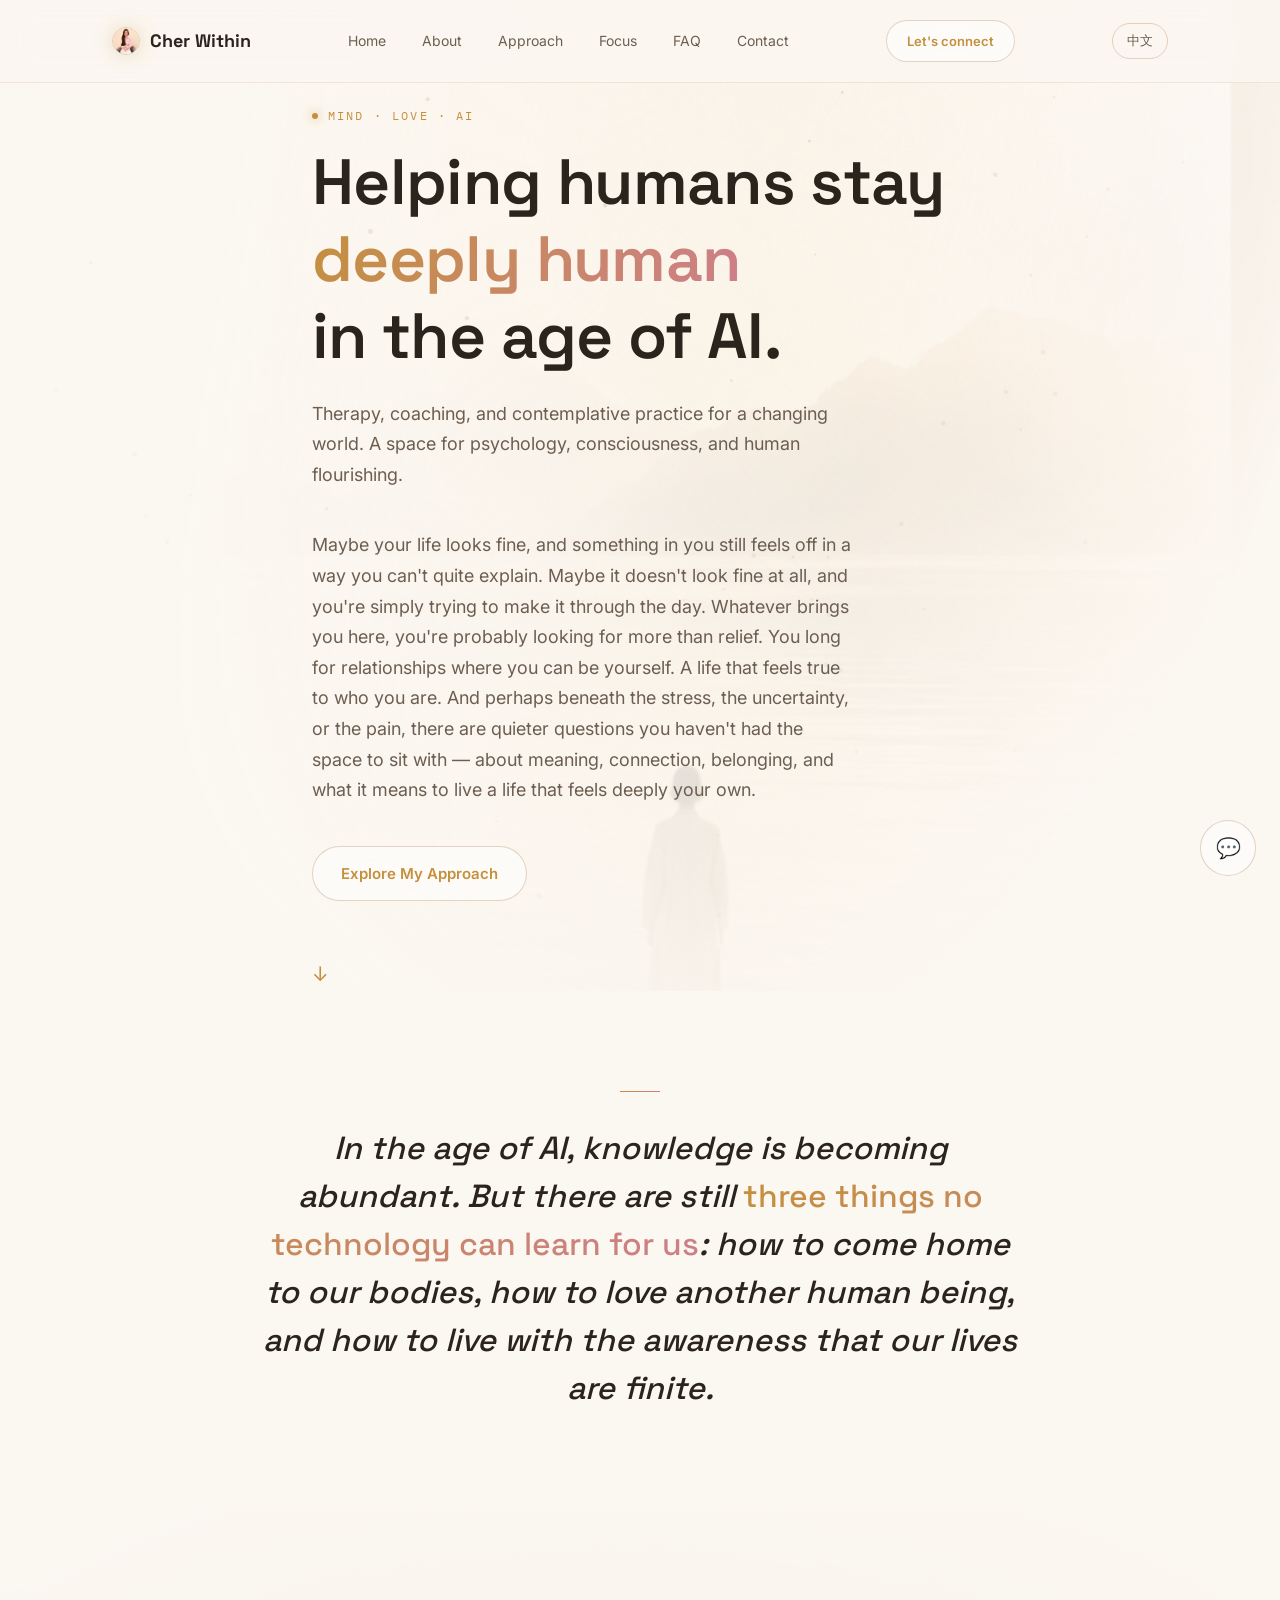
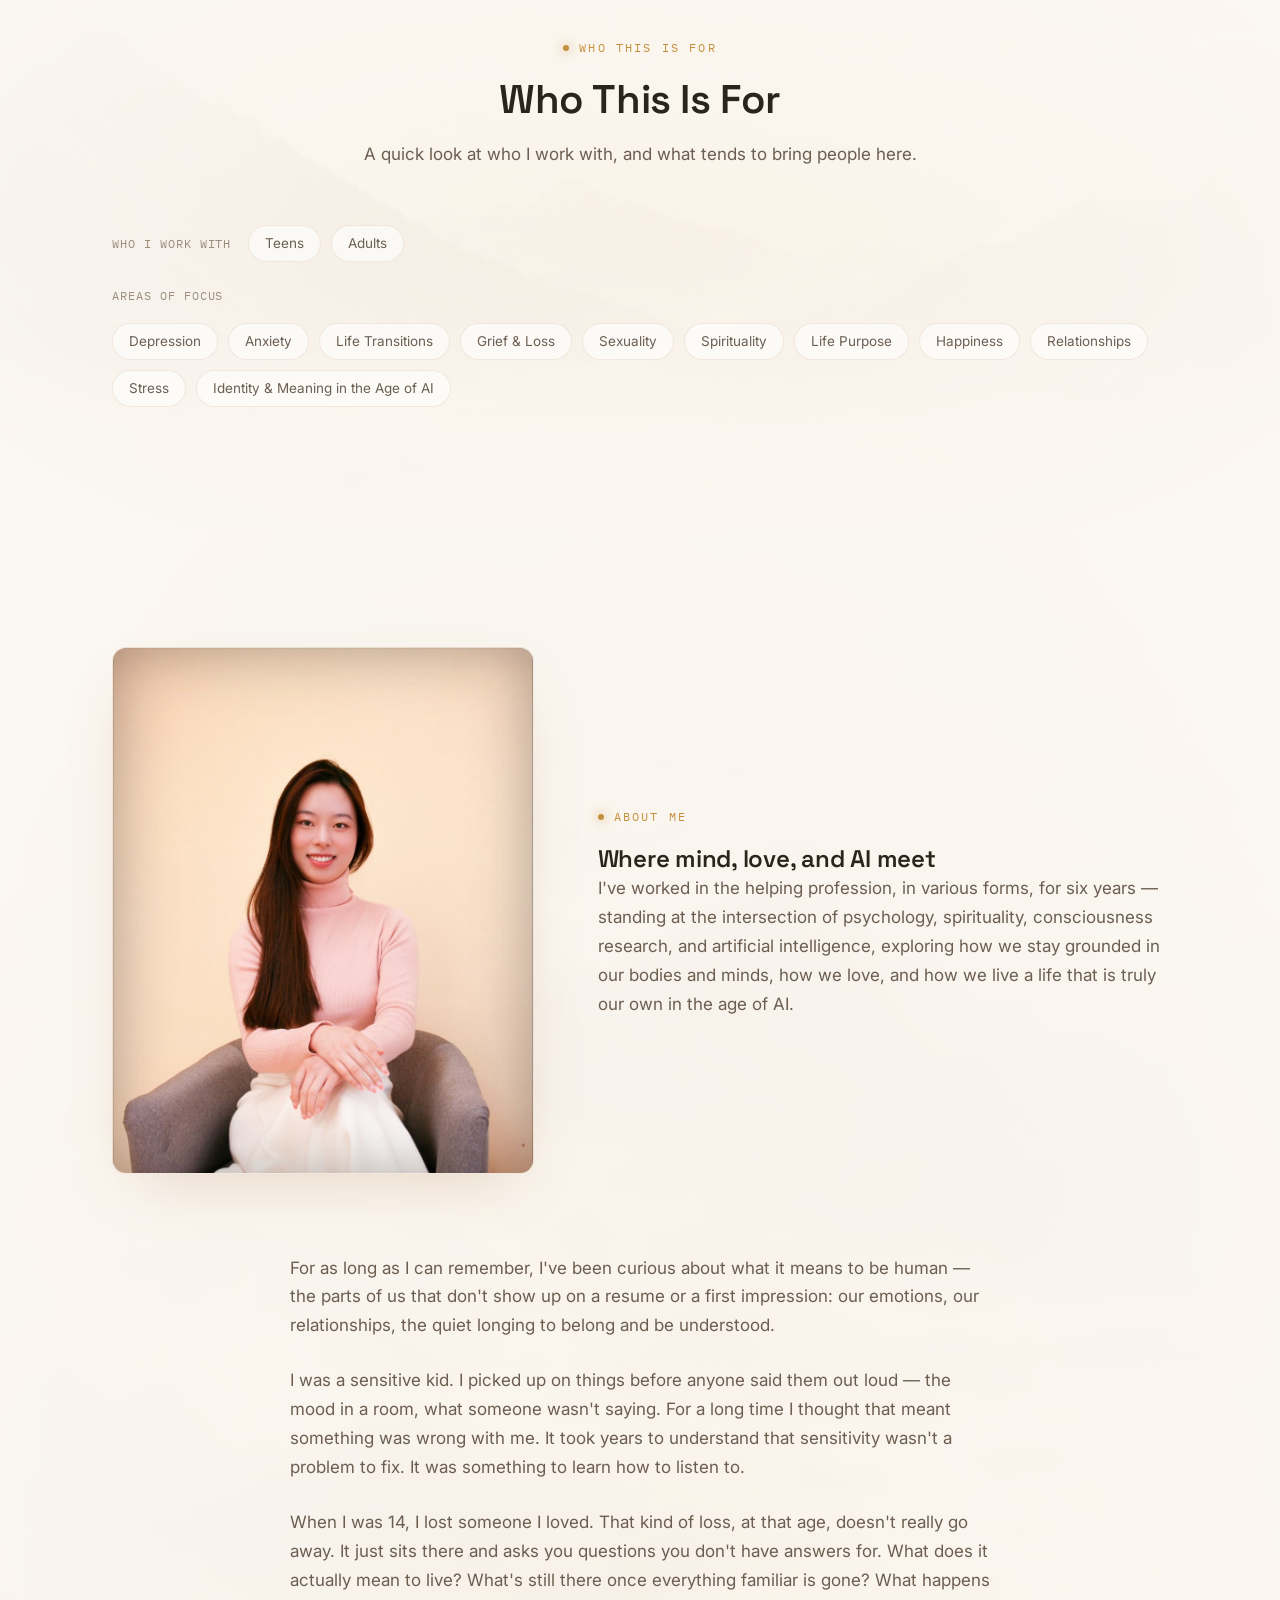
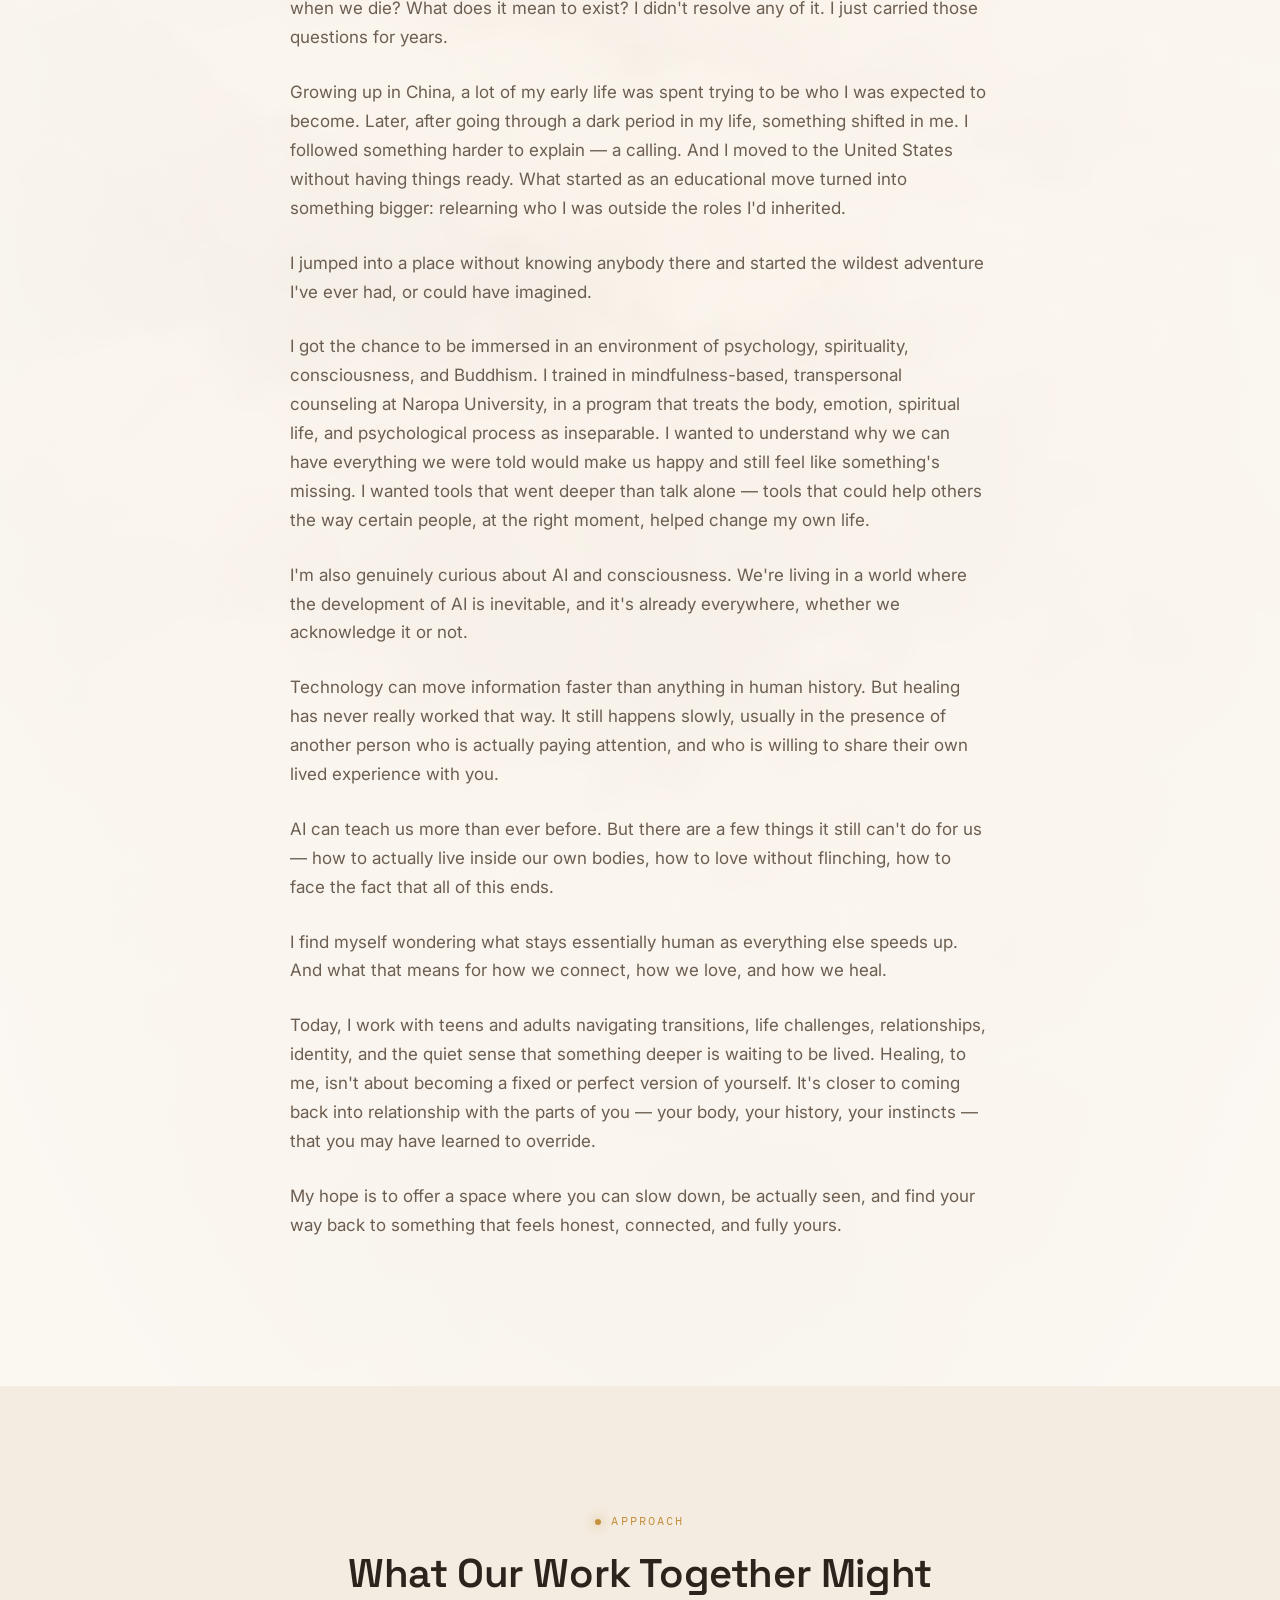
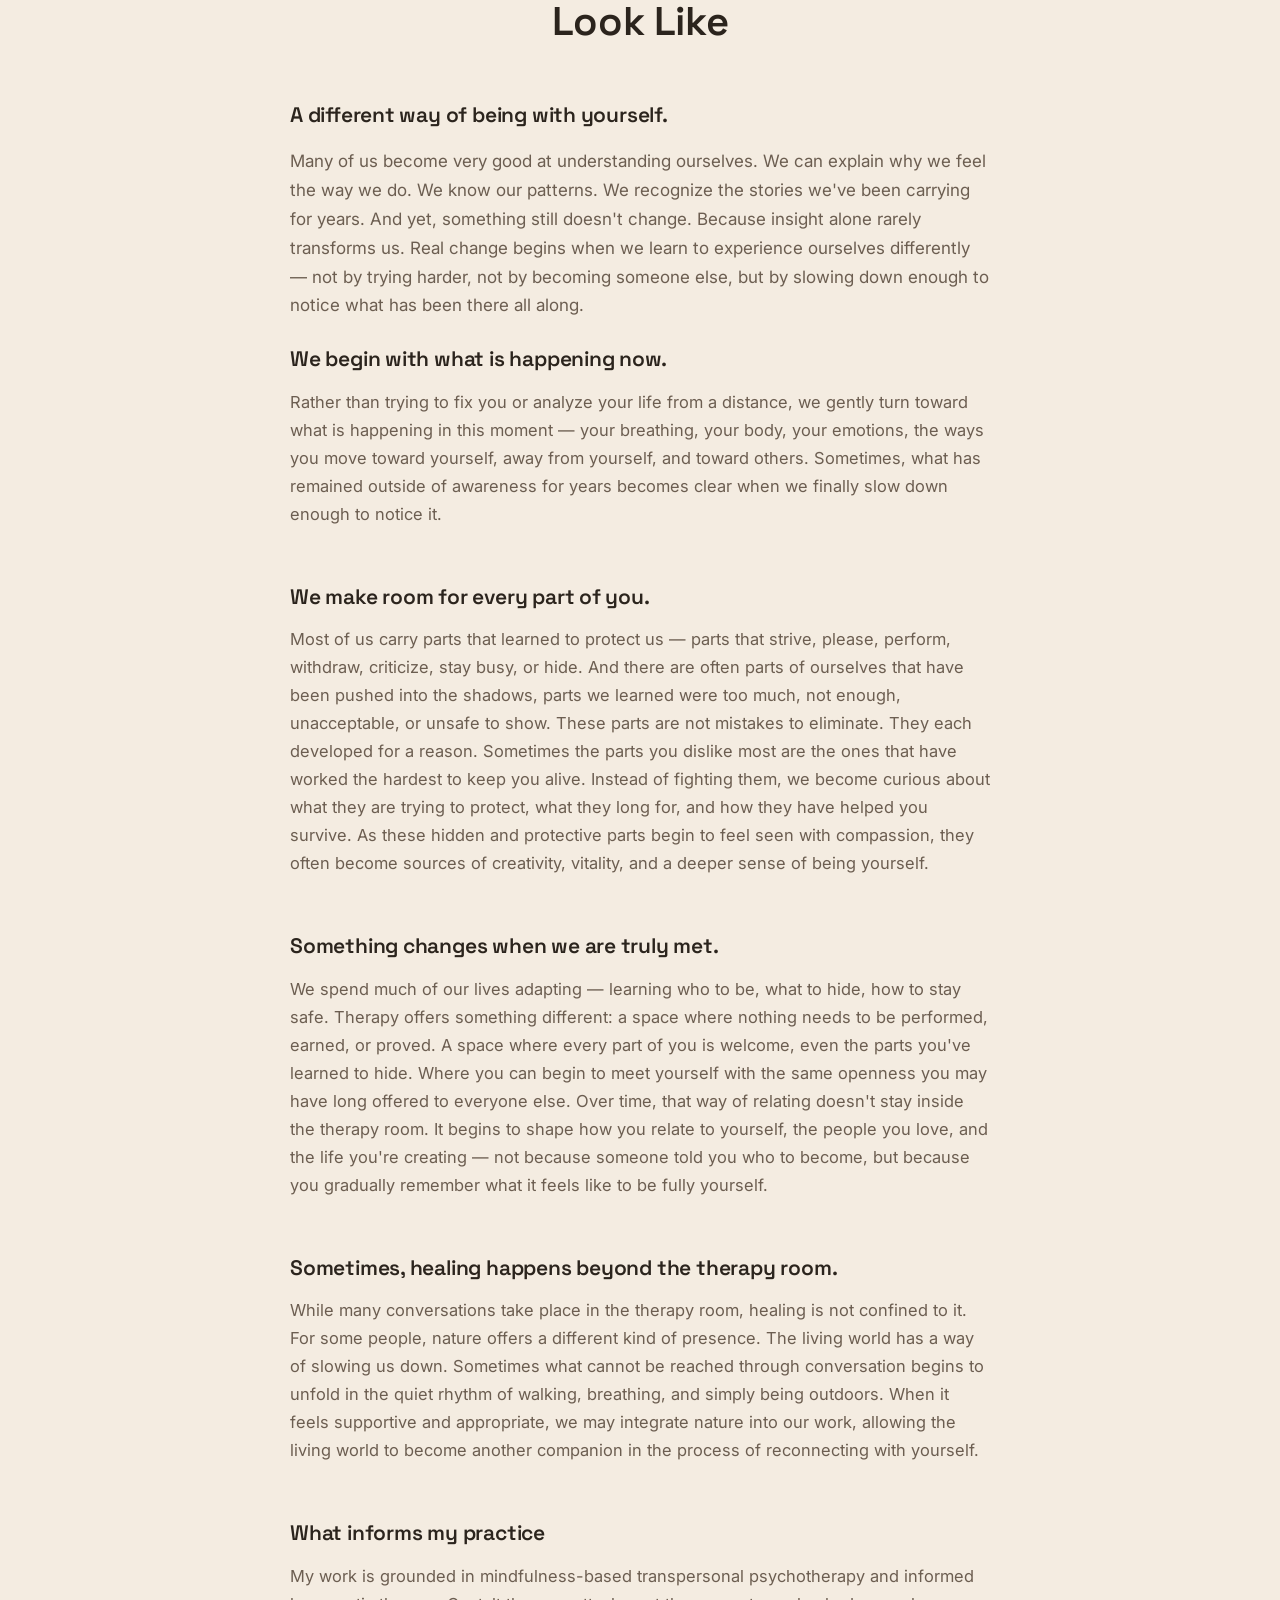
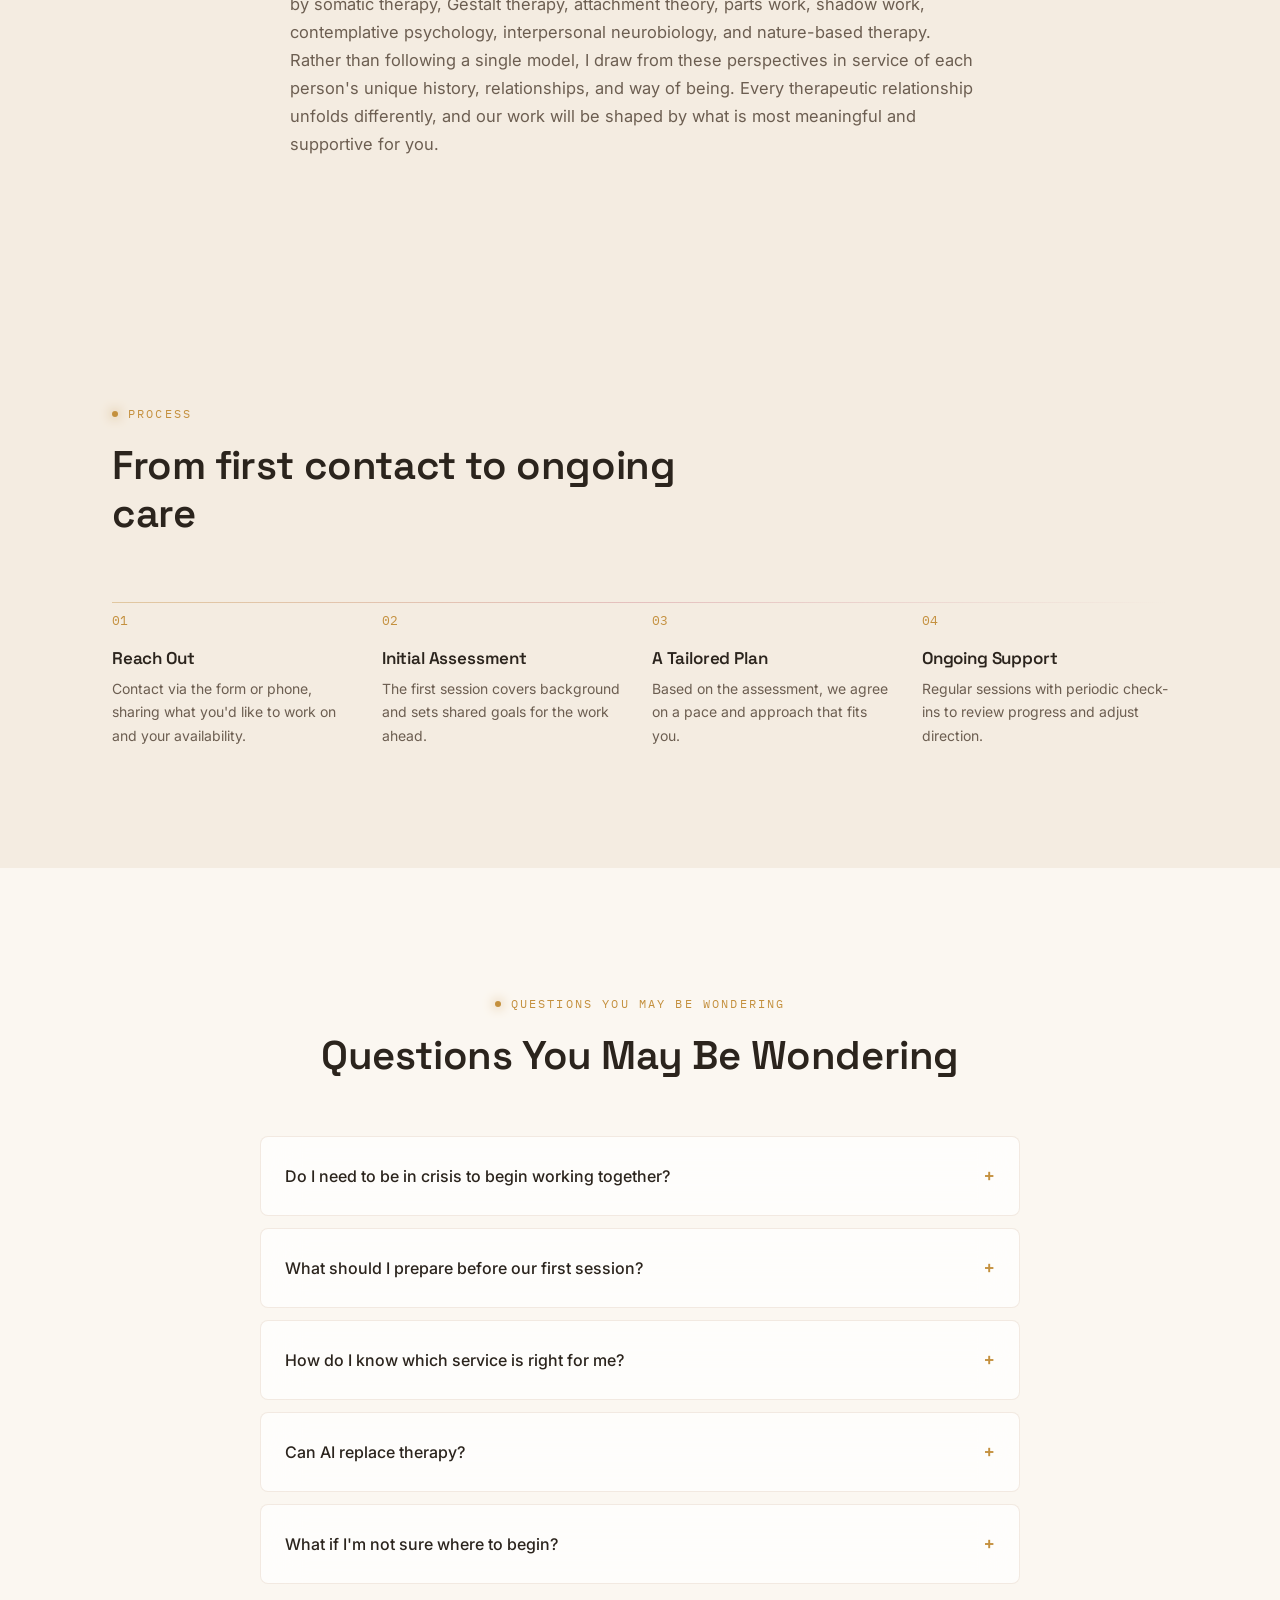
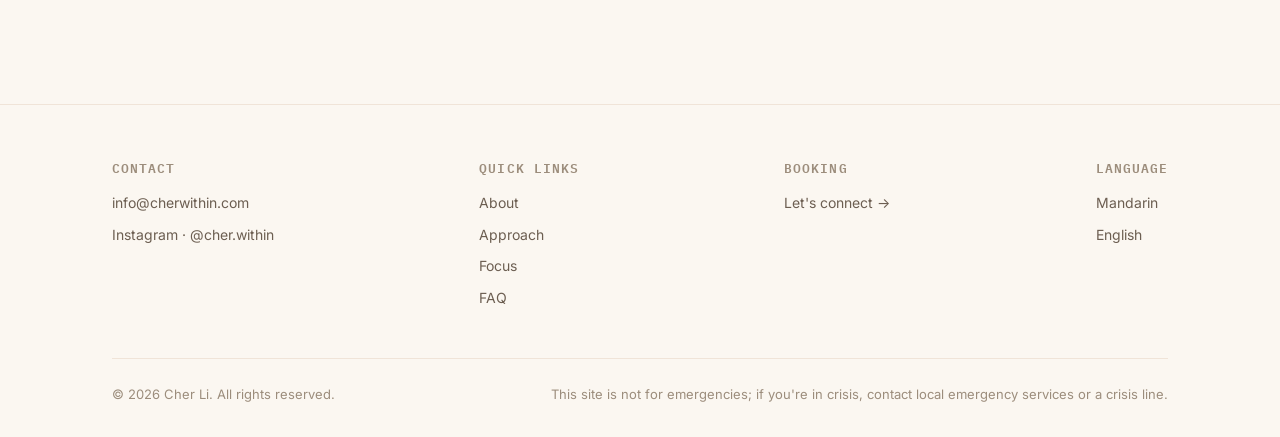
==== commit a173ec77: "Change "Book a Call" CTA text to "Let's connect" Co-Authored-By: Claude Sonnet 5 <noreply@anthropic." ====
--- a/index.html
+++ b/index.html
@@ -26,7 +26,7 @@
       <li><a href="#faq">FAQ</a></li>
       <li><a href="#contact">Contact</a></li>
     </ul>
-    <a href="https://calendly.com/cherzhixueli" target="_blank" class="btn btn-primary nav-cta">Book a Call</a>
+    <a href="https://calendly.com/cherzhixueli" target="_blank" class="btn btn-primary nav-cta">Let's connect</a>
     <a href="zh.html" class="nav-lang">中文</a>
     <button class="nav-toggle" aria-label="Open menu">☰</button>
   </div>
@@ -40,7 +40,7 @@
   <a href="#focus">Focus</a>
   <a href="#faq">FAQ</a>
   <a href="#contact">Contact</a>
-  <a href="https://calendly.com/cherzhixueli" target="_blank">Book a Call</a>
+  <a href="https://calendly.com/cherzhixueli" target="_blank">Let's connect</a>
   <a href="zh.html">中文</a>
 </div>
 
@@ -287,7 +287,7 @@
       </div>
       <div class="footer-col">
         <h4>Booking</h4>
-        <a href="https://calendly.com/cherzhixueli" target="_blank">Book a Call →</a>
+        <a href="https://calendly.com/cherzhixueli" target="_blank">Let's connect →</a>
       </div>
       <div class="footer-col">
         <h4>Language</h4>
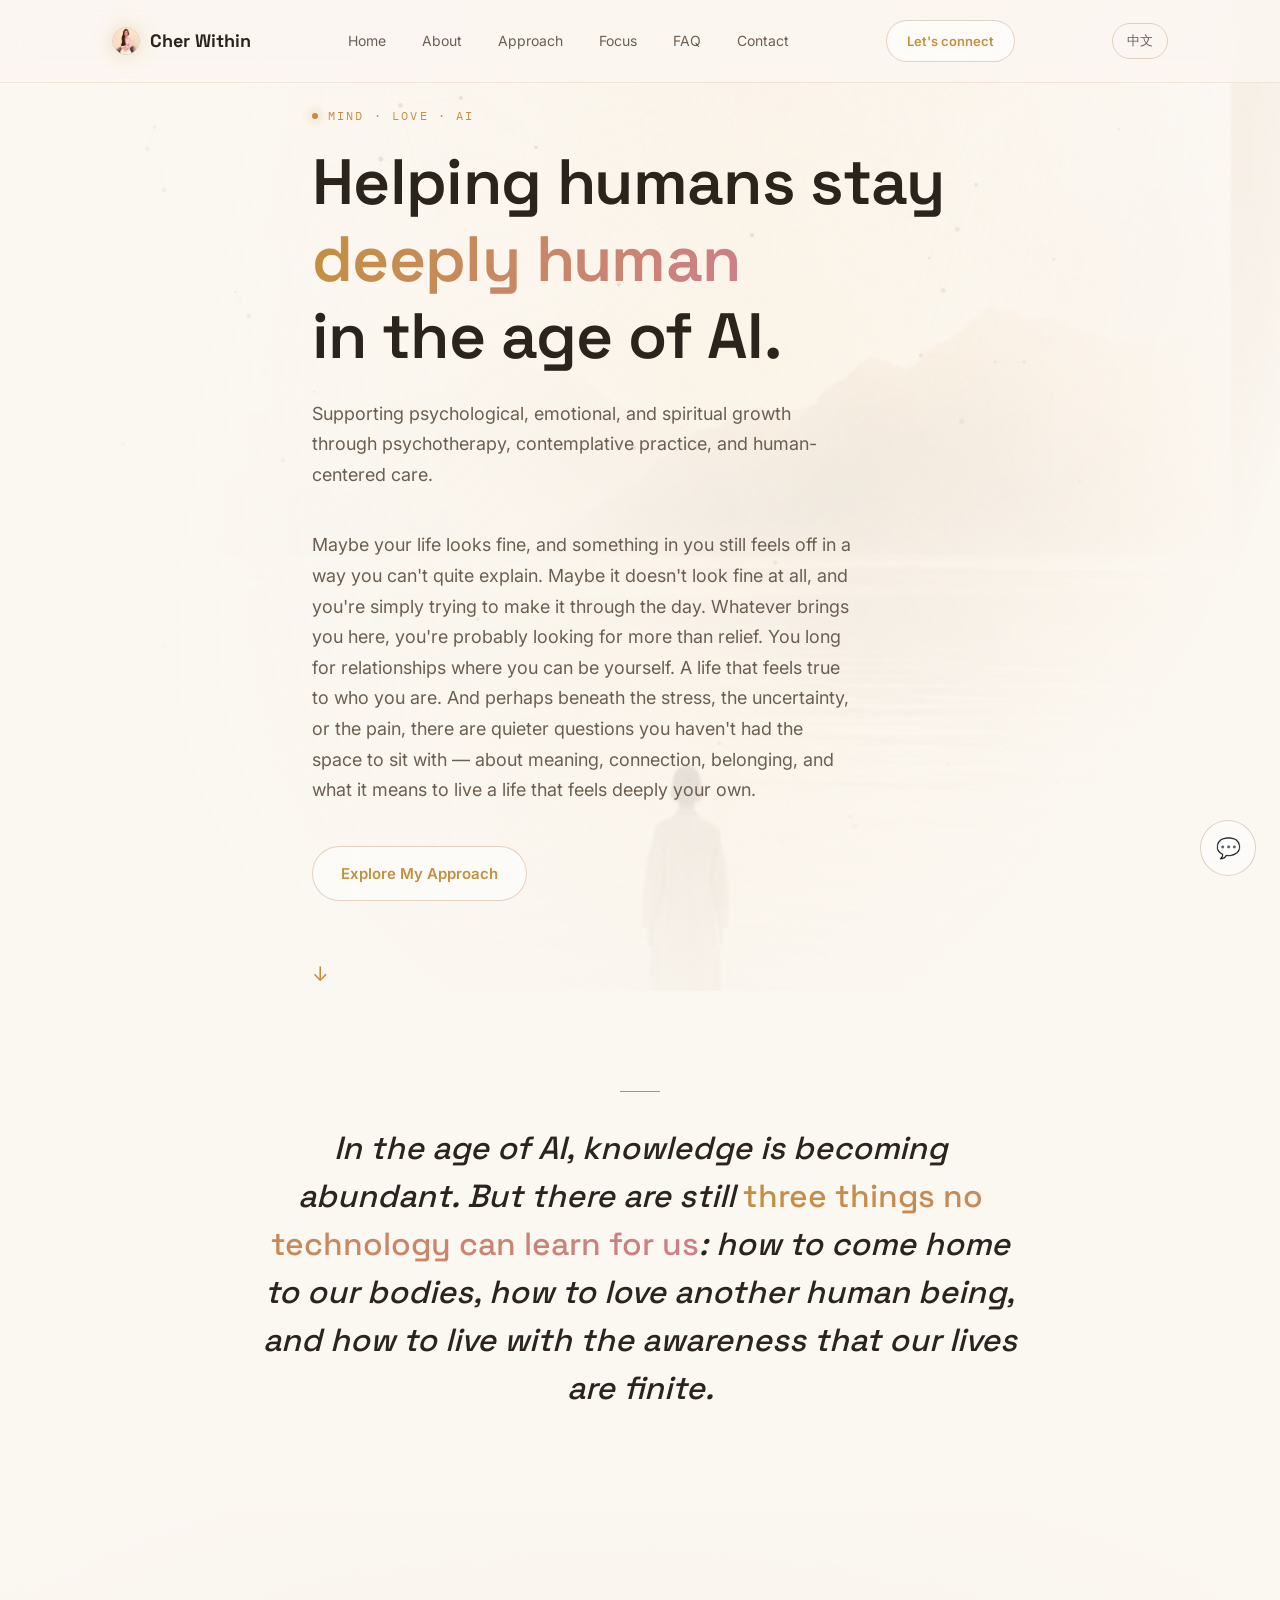
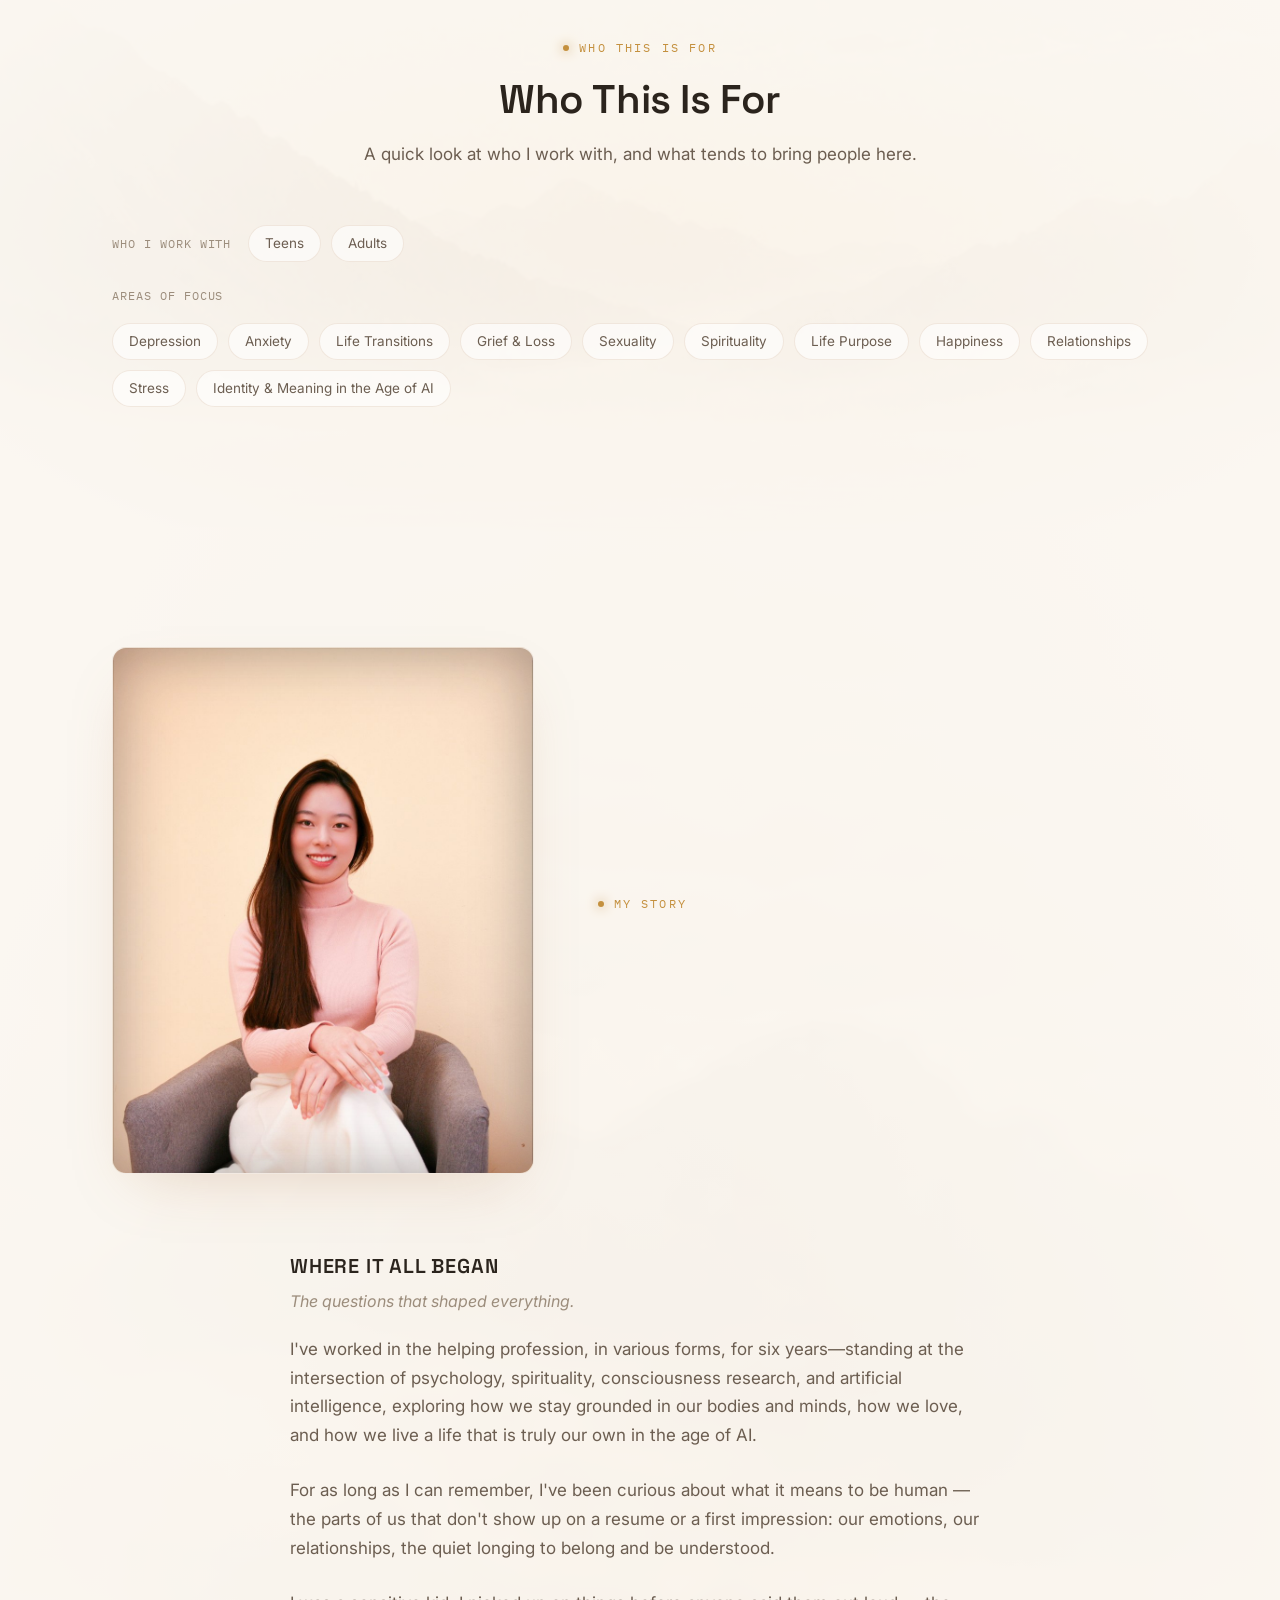
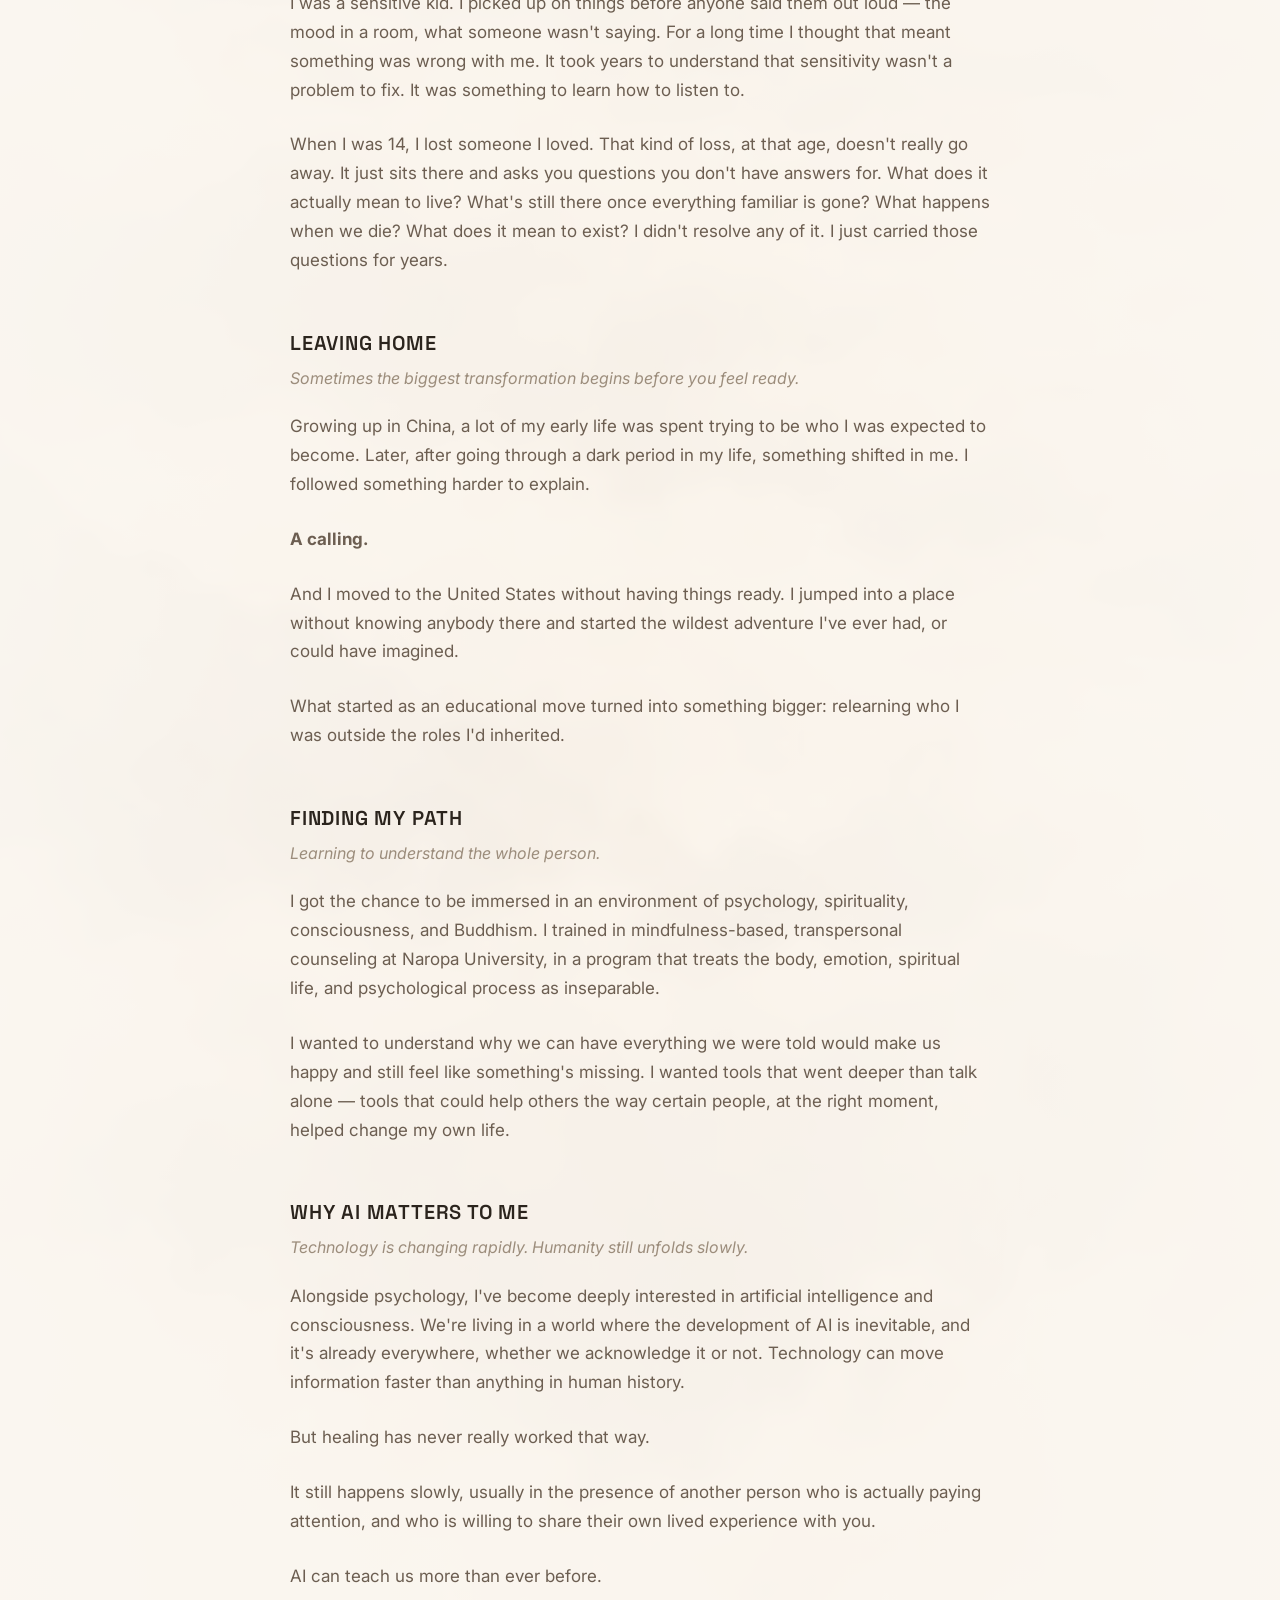
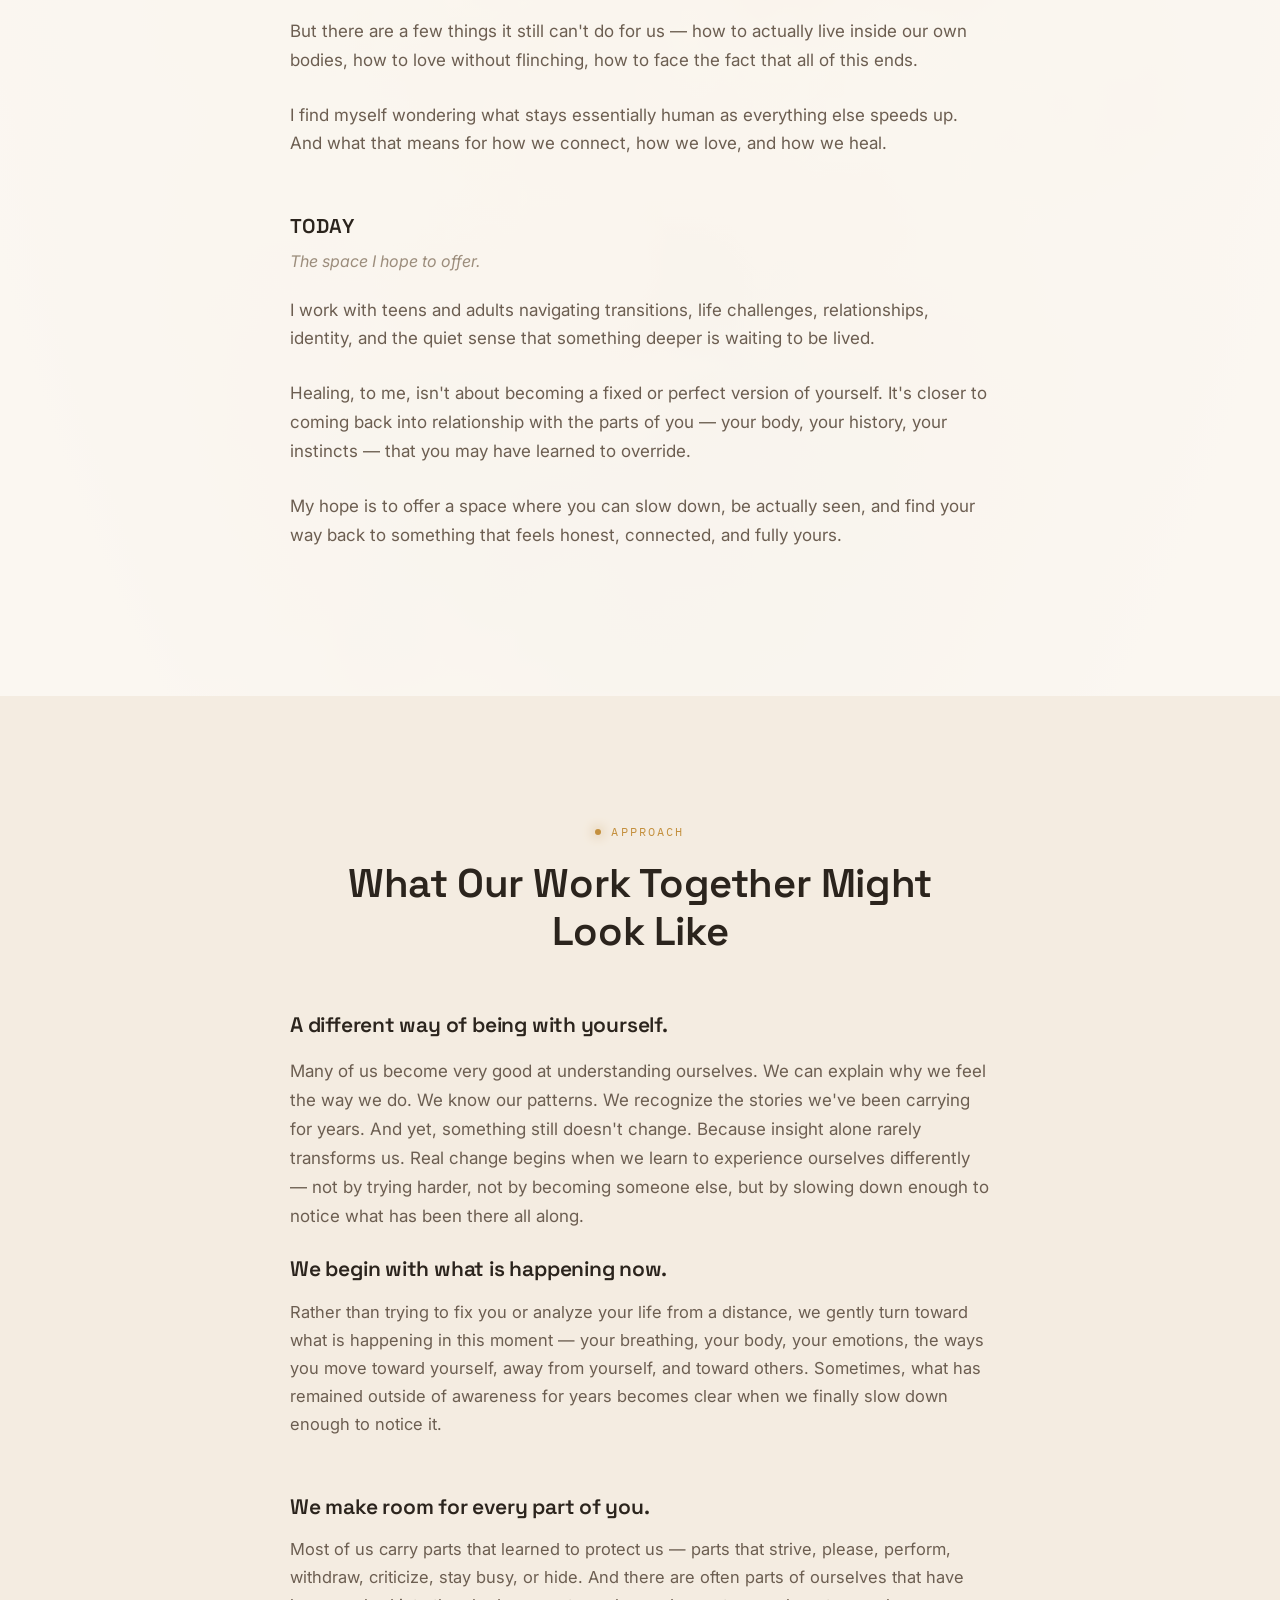
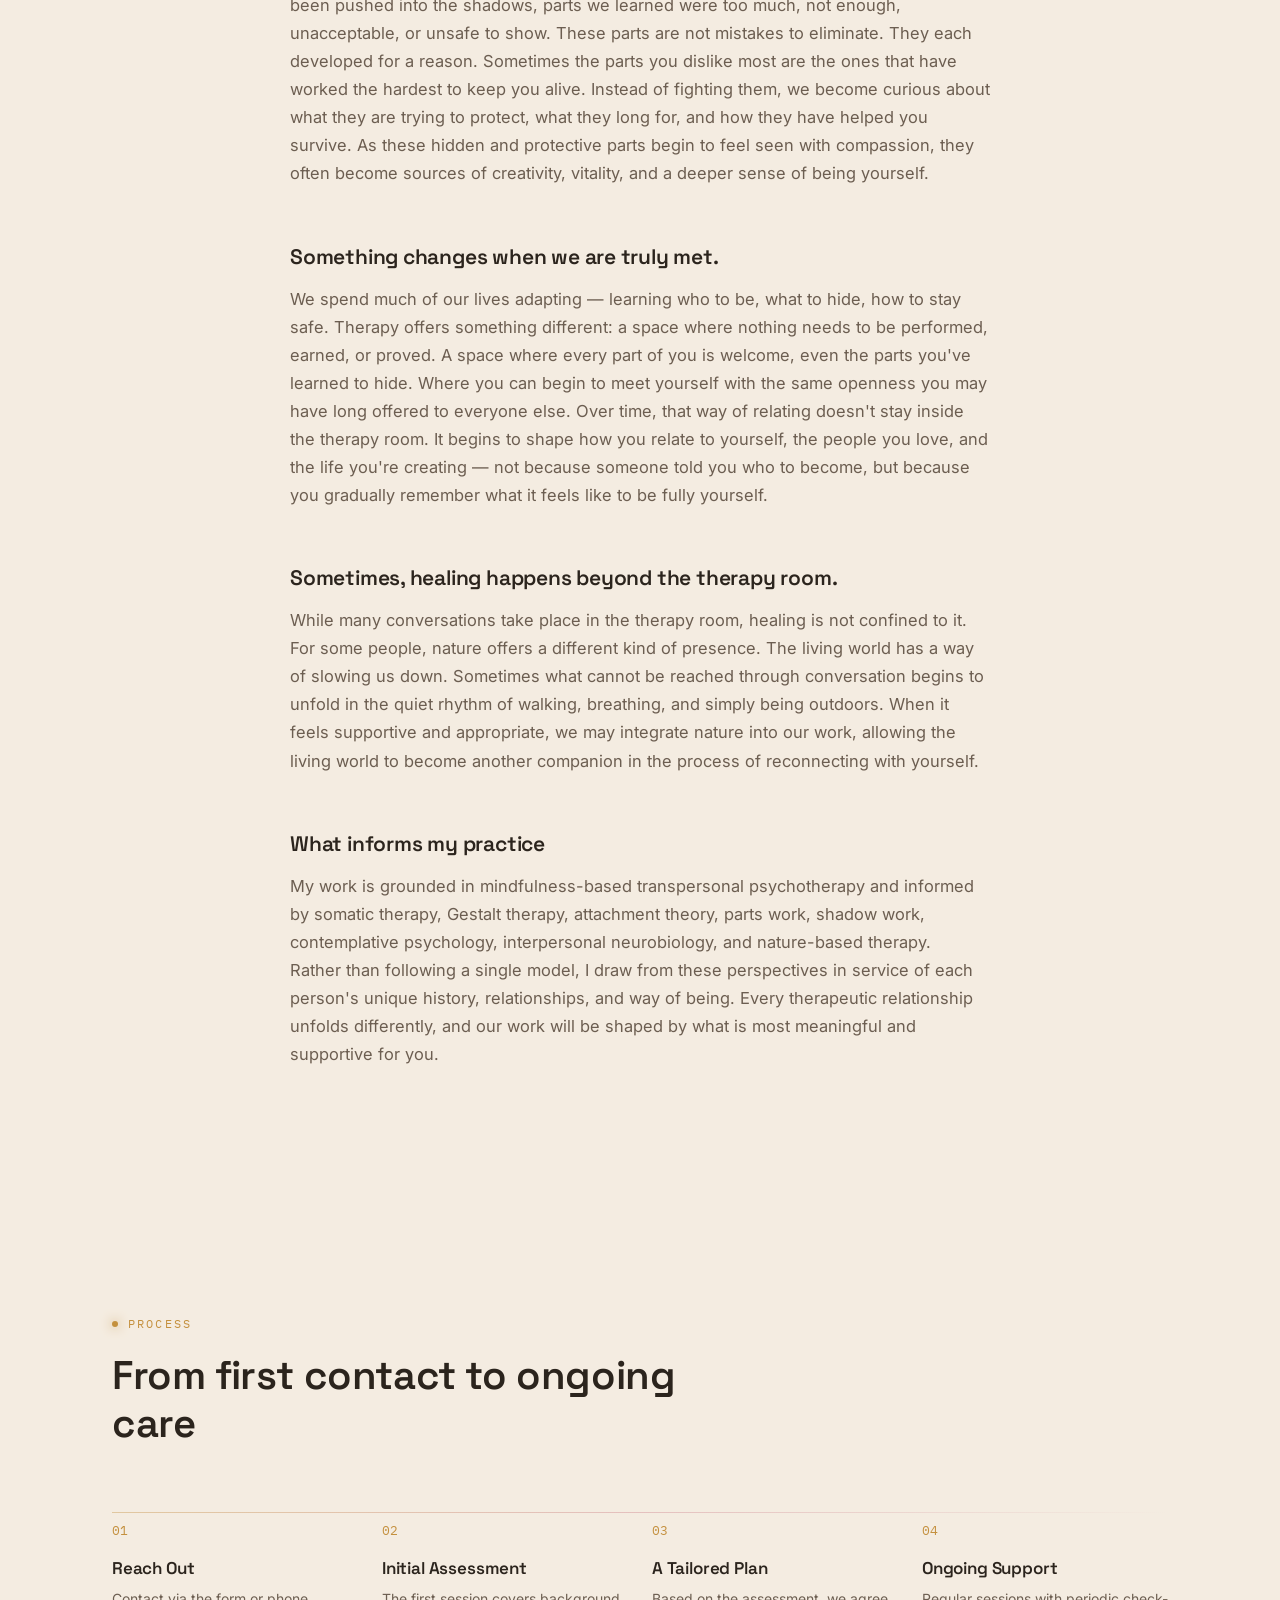
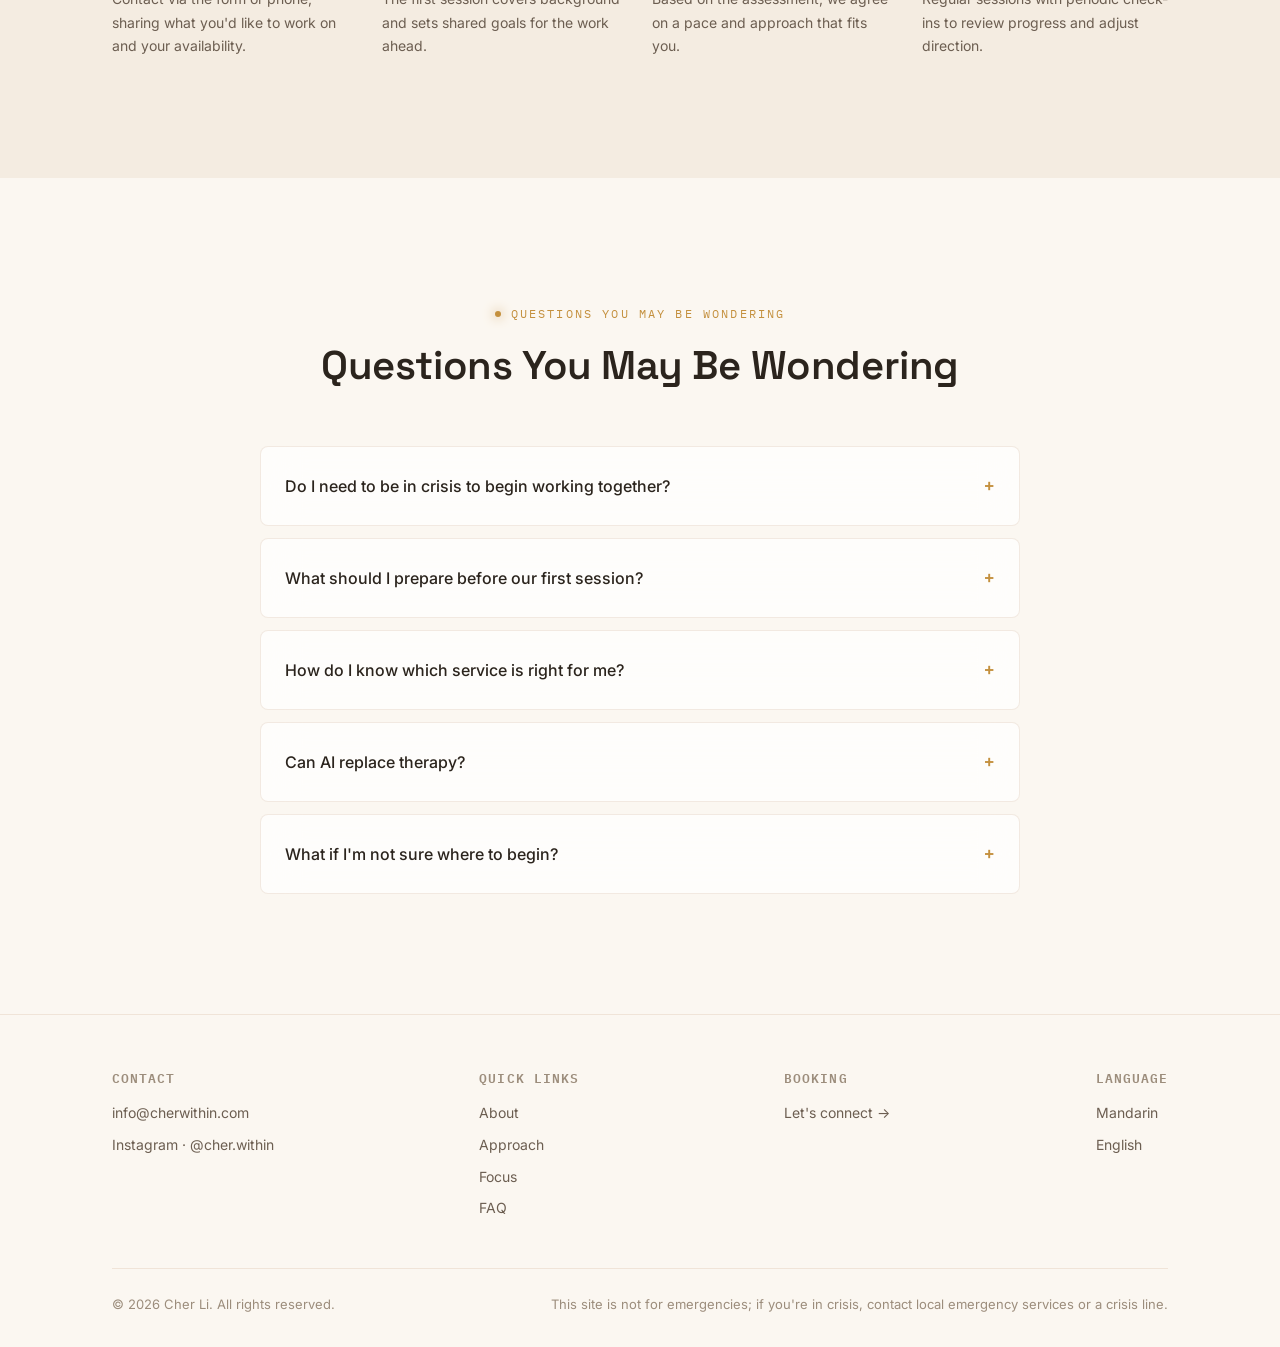
==== commit 21e1d353: "Update hero copy, restore mobile CTA, rework About section into story blocks Co-Authored-By: Claude " ====
--- a/index.html
+++ b/index.html
@@ -40,7 +40,6 @@
   <a href="#focus">Focus</a>
   <a href="#faq">FAQ</a>
   <a href="#contact">Contact</a>
-  <a href="https://calendly.com/cherzhixueli" target="_blank">Let's connect</a>
   <a href="zh.html">中文</a>
 </div>
 
@@ -53,8 +52,8 @@
     <div class="eyebrow">MIND · LOVE · AI</div>
     <h1>Helping humans stay <span class="accent">deeply human</span><br>in the age of AI.</h1>
     <p class="hero-sub">
-      Therapy, coaching, and contemplative practice for a changing world.
-      A space for psychology, consciousness, and human flourishing.
+      Supporting psychological, emotional, and spiritual growth through psychotherapy,
+      contemplative practice, and human-centered care.
     </p>
     <p class="hero-sub">
       Maybe your life looks fine, and something in you still feels off in a way you can't quite explain.
@@ -126,41 +125,54 @@
         <img src="portrait.jpg" alt="Cher Li">
       </div>
       <div>
-        <div class="eyebrow">About Me</div>
-        <h2>Where mind, love, and AI meet</h2>
-        <p style="color:var(--text-secondary); font-size:17px;">
-          I've worked in the helping profession, in various forms, for six years — standing at the
-          intersection of psychology, spirituality, consciousness research, and artificial intelligence,
-          exploring how we stay grounded in our bodies and minds, how we love, and how we live a life
-          that is truly our own in the age of AI.
-        </p>
+        <div class="eyebrow">MY STORY</div>
       </div>
     </div>
 
     <div class="prose" style="margin-top:80px;">
-      <p class="reveal">For as long as I can remember, I've been curious about what it means to be human — the parts of us that don't show up on a resume or a first impression: our emotions, our relationships, the quiet longing to belong and be understood.</p>
-
-      <p class="reveal">I was a sensitive kid. I picked up on things before anyone said them out loud — the mood in a room, what someone wasn't saying. For a long time I thought that meant something was wrong with me. It took years to understand that sensitivity wasn't a problem to fix. It was something to learn how to listen to.</p>
-
-      <p class="reveal">When I was 14, I lost someone I loved. That kind of loss, at that age, doesn't really go away. It just sits there and asks you questions you don't have answers for. What does it actually mean to live? What's still there once everything familiar is gone? What happens when we die? What does it mean to exist? I didn't resolve any of it. I just carried those questions for years.</p>
-
-      <p class="reveal">Growing up in China, a lot of my early life was spent trying to be who I was expected to become. Later, after going through a dark period in my life, something shifted in me. I followed something harder to explain — a calling. And I moved to the United States without having things ready. What started as an educational move turned into something bigger: relearning who I was outside the roles I'd inherited.</p>
-
-      <p class="reveal">I jumped into a place without knowing anybody there and started the wildest adventure I've ever had, or could have imagined.</p>
-
-      <p class="reveal">I got the chance to be immersed in an environment of psychology, spirituality, consciousness, and Buddhism. I trained in mindfulness-based, transpersonal counseling at Naropa University, in a program that treats the body, emotion, spiritual life, and psychological process as inseparable. I wanted to understand why we can have everything we were told would make us happy and still feel like something's missing. I wanted tools that went deeper than talk alone — tools that could help others the way certain people, at the right moment, helped change my own life.</p>
-
-      <p class="reveal">I'm also genuinely curious about AI and consciousness. We're living in a world where the development of AI is inevitable, and it's already everywhere, whether we acknowledge it or not.</p>
-
-      <p class="reveal">Technology can move information faster than anything in human history. But healing has never really worked that way. It still happens slowly, usually in the presence of another person who is actually paying attention, and who is willing to share their own lived experience with you.</p>
-
-      <p class="reveal">AI can teach us more than ever before. But there are a few things it still can't do for us — how to actually live inside our own bodies, how to love without flinching, how to face the fact that all of this ends.</p>
-
-      <p class="reveal">I find myself wondering what stays essentially human as everything else speeds up. And what that means for how we connect, how we love, and how we heal.</p>
-
-      <p class="reveal">Today, I work with teens and adults navigating transitions, life challenges, relationships, identity, and the quiet sense that something deeper is waiting to be lived. Healing, to me, isn't about becoming a fixed or perfect version of yourself. It's closer to coming back into relationship with the parts of you — your body, your history, your instincts — that you may have learned to override.</p>
-
-      <p class="reveal">My hope is to offer a space where you can slow down, be actually seen, and find your way back to something that feels honest, connected, and fully yours.</p>
+      <div class="story-block reveal">
+        <h3>Where It All Began</h3>
+        <p class="story-lead">The questions that shaped everything.</p>
+        <p>I've worked in the helping profession, in various forms, for six years—standing at the intersection of psychology, spirituality, consciousness research, and artificial intelligence, exploring how we stay grounded in our bodies and minds, how we love, and how we live a life that is truly our own in the age of AI.</p>
+        <p>For as long as I can remember, I've been curious about what it means to be human — the parts of us that don't show up on a resume or a first impression: our emotions, our relationships, the quiet longing to belong and be understood.</p>
+        <p>I was a sensitive kid. I picked up on things before anyone said them out loud — the mood in a room, what someone wasn't saying. For a long time I thought that meant something was wrong with me. It took years to understand that sensitivity wasn't a problem to fix. It was something to learn how to listen to.</p>
+        <p>When I was 14, I lost someone I loved. That kind of loss, at that age, doesn't really go away. It just sits there and asks you questions you don't have answers for. What does it actually mean to live? What's still there once everything familiar is gone? What happens when we die? What does it mean to exist? I didn't resolve any of it. I just carried those questions for years.</p>
+      </div>
+
+      <div class="story-block reveal">
+        <h3>Leaving Home</h3>
+        <p class="story-lead">Sometimes the biggest transformation begins before you feel ready.</p>
+        <p>Growing up in China, a lot of my early life was spent trying to be who I was expected to become. Later, after going through a dark period in my life, something shifted in me. I followed something harder to explain.</p>
+        <p><strong>A calling.</strong></p>
+        <p>And I moved to the United States without having things ready. I jumped into a place without knowing anybody there and started the wildest adventure I've ever had, or could have imagined.</p>
+        <p>What started as an educational move turned into something bigger: relearning who I was outside the roles I'd inherited.</p>
+      </div>
+
+      <div class="story-block reveal">
+        <h3>Finding My Path</h3>
+        <p class="story-lead">Learning to understand the whole person.</p>
+        <p>I got the chance to be immersed in an environment of psychology, spirituality, consciousness, and Buddhism. I trained in mindfulness-based, transpersonal counseling at Naropa University, in a program that treats the body, emotion, spiritual life, and psychological process as inseparable.</p>
+        <p>I wanted to understand why we can have everything we were told would make us happy and still feel like something's missing. I wanted tools that went deeper than talk alone — tools that could help others the way certain people, at the right moment, helped change my own life.</p>
+      </div>
+
+      <div class="story-block reveal">
+        <h3>Why AI Matters To Me</h3>
+        <p class="story-lead">Technology is changing rapidly. Humanity still unfolds slowly.</p>
+        <p>Alongside psychology, I've become deeply interested in artificial intelligence and consciousness. We're living in a world where the development of AI is inevitable, and it's already everywhere, whether we acknowledge it or not. Technology can move information faster than anything in human history.</p>
+        <p>But healing has never really worked that way.</p>
+        <p>It still happens slowly, usually in the presence of another person who is actually paying attention, and who is willing to share their own lived experience with you.</p>
+        <p>AI can teach us more than ever before.</p>
+        <p>But there are a few things it still can't do for us — how to actually live inside our own bodies, how to love without flinching, how to face the fact that all of this ends.</p>
+        <p>I find myself wondering what stays essentially human as everything else speeds up. And what that means for how we connect, how we love, and how we heal.</p>
+      </div>
+
+      <div class="story-block reveal">
+        <h3>Today</h3>
+        <p class="story-lead">The space I hope to offer.</p>
+        <p>I work with teens and adults navigating transitions, life challenges, relationships, identity, and the quiet sense that something deeper is waiting to be lived.</p>
+        <p>Healing, to me, isn't about becoming a fixed or perfect version of yourself. It's closer to coming back into relationship with the parts of you — your body, your history, your instincts — that you may have learned to override.</p>
+        <p>My hope is to offer a space where you can slow down, be actually seen, and find your way back to something that feels honest, connected, and fully yours.</p>
+      </div>
     </div>
   </div>
 </section>
--- a/styles.css
+++ b/styles.css
@@ -148,6 +148,7 @@
 
 @media (max-width: 860px) {
   .nav-links { display: none; }
+  .nav-lang { display: none !important; }
   .nav-toggle {
     display: block;
     background: none; border: none; color: var(--text-primary);
@@ -555,6 +556,21 @@
   font-size: 19px;
   color: var(--text-primary);
   line-height: 1.6;
+}
+.story-block { margin-bottom: 56px; }
+.story-block:last-child { margin-bottom: 0; }
+.story-block h3 {
+  font-size: 20px;
+  margin-bottom: 10px;
+  color: var(--text-primary);
+  text-transform: uppercase;
+  letter-spacing: 0.04em;
+}
+.prose p.story-lead {
+  font-style: italic;
+  color: var(--text-tertiary);
+  font-size: 16px;
+  margin-bottom: 20px;
 }
 .approach-block { margin-bottom: 56px; }
 .approach-block:last-child { margin-bottom: 0; }
@@ -749,3 +765,12 @@
   inset: 0;
   background: radial-gradient(ellipse at center, transparent 0%, var(--bg) 88%);
 }
+
+/* ---------- Small-screen spacing (placed last so it wins the cascade) ---------- */
+@media (max-width: 480px) {
+  .container { padding: 0 20px; }
+  .nav-inner { padding: 16px 20px; }
+  section { padding: 64px 0; }
+  .manifesto { padding: 72px 0; }
+  .section-head { margin-bottom: 40px; }
+}
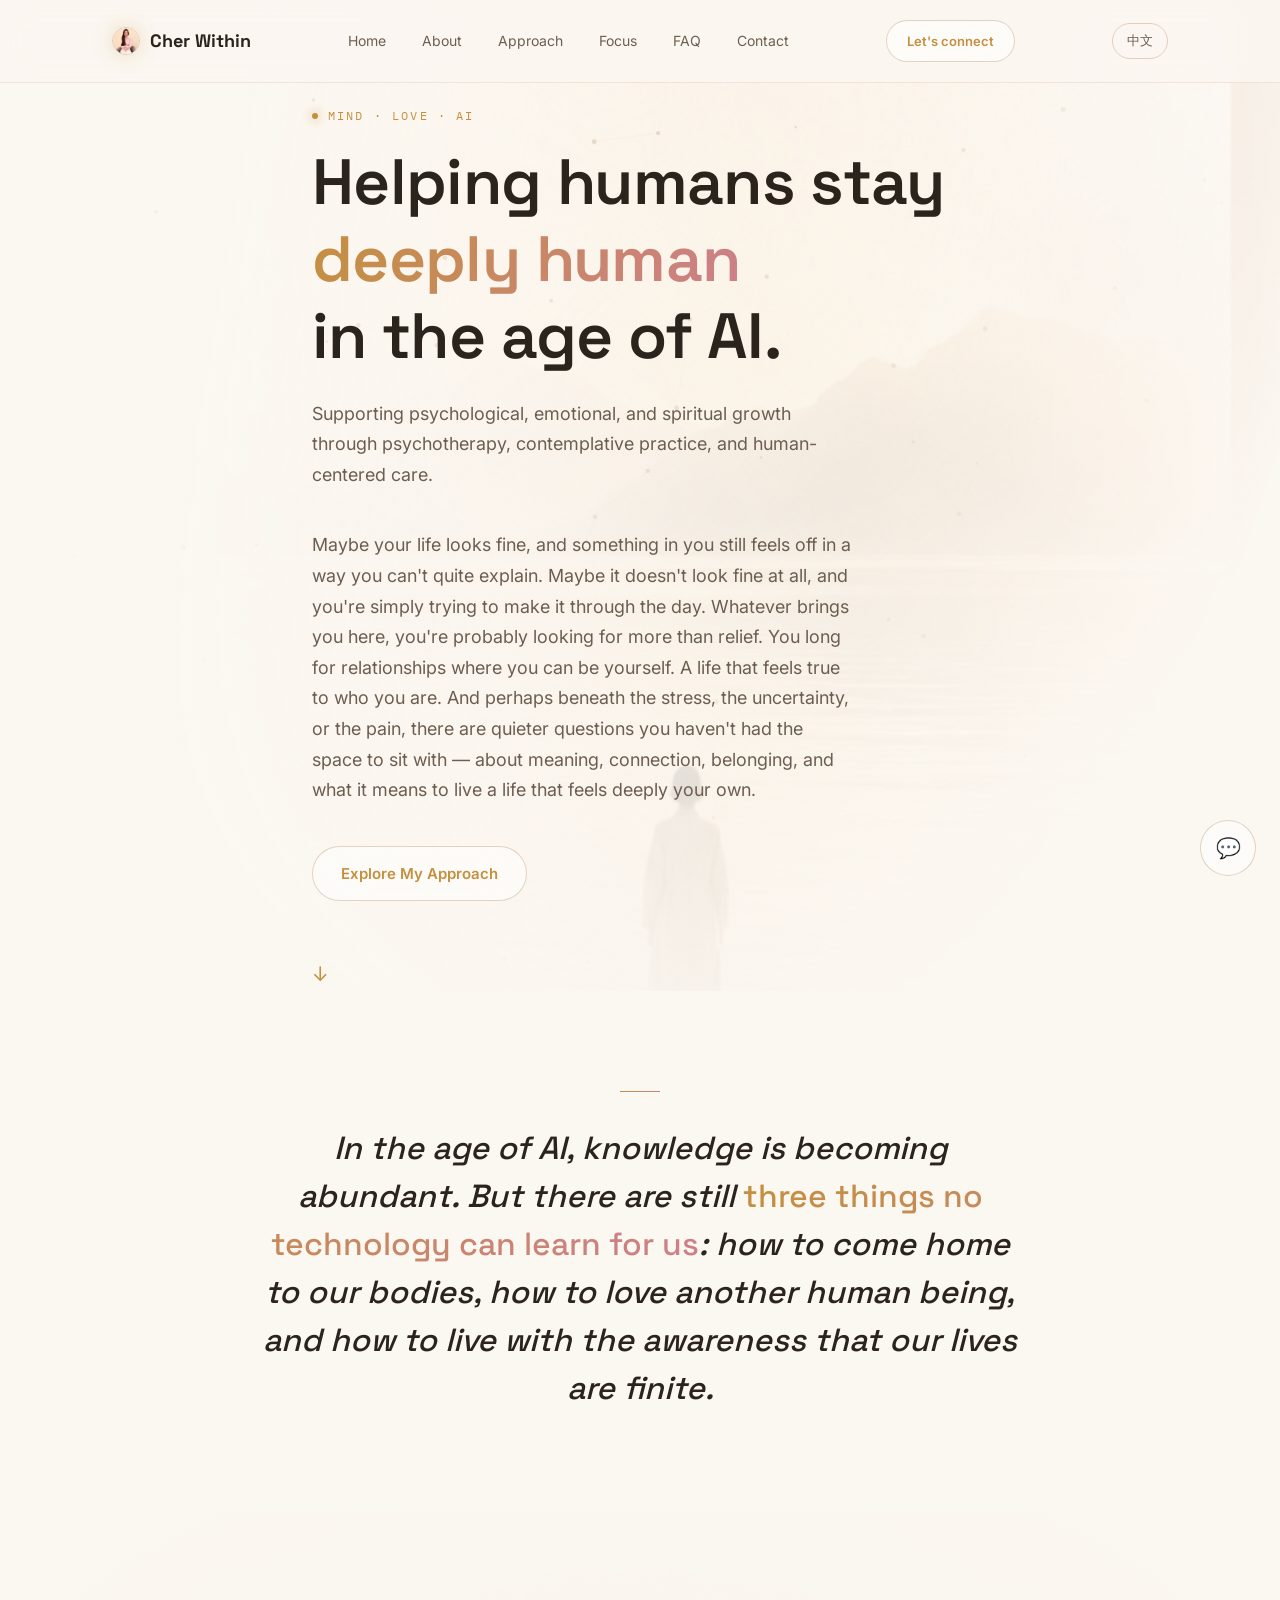
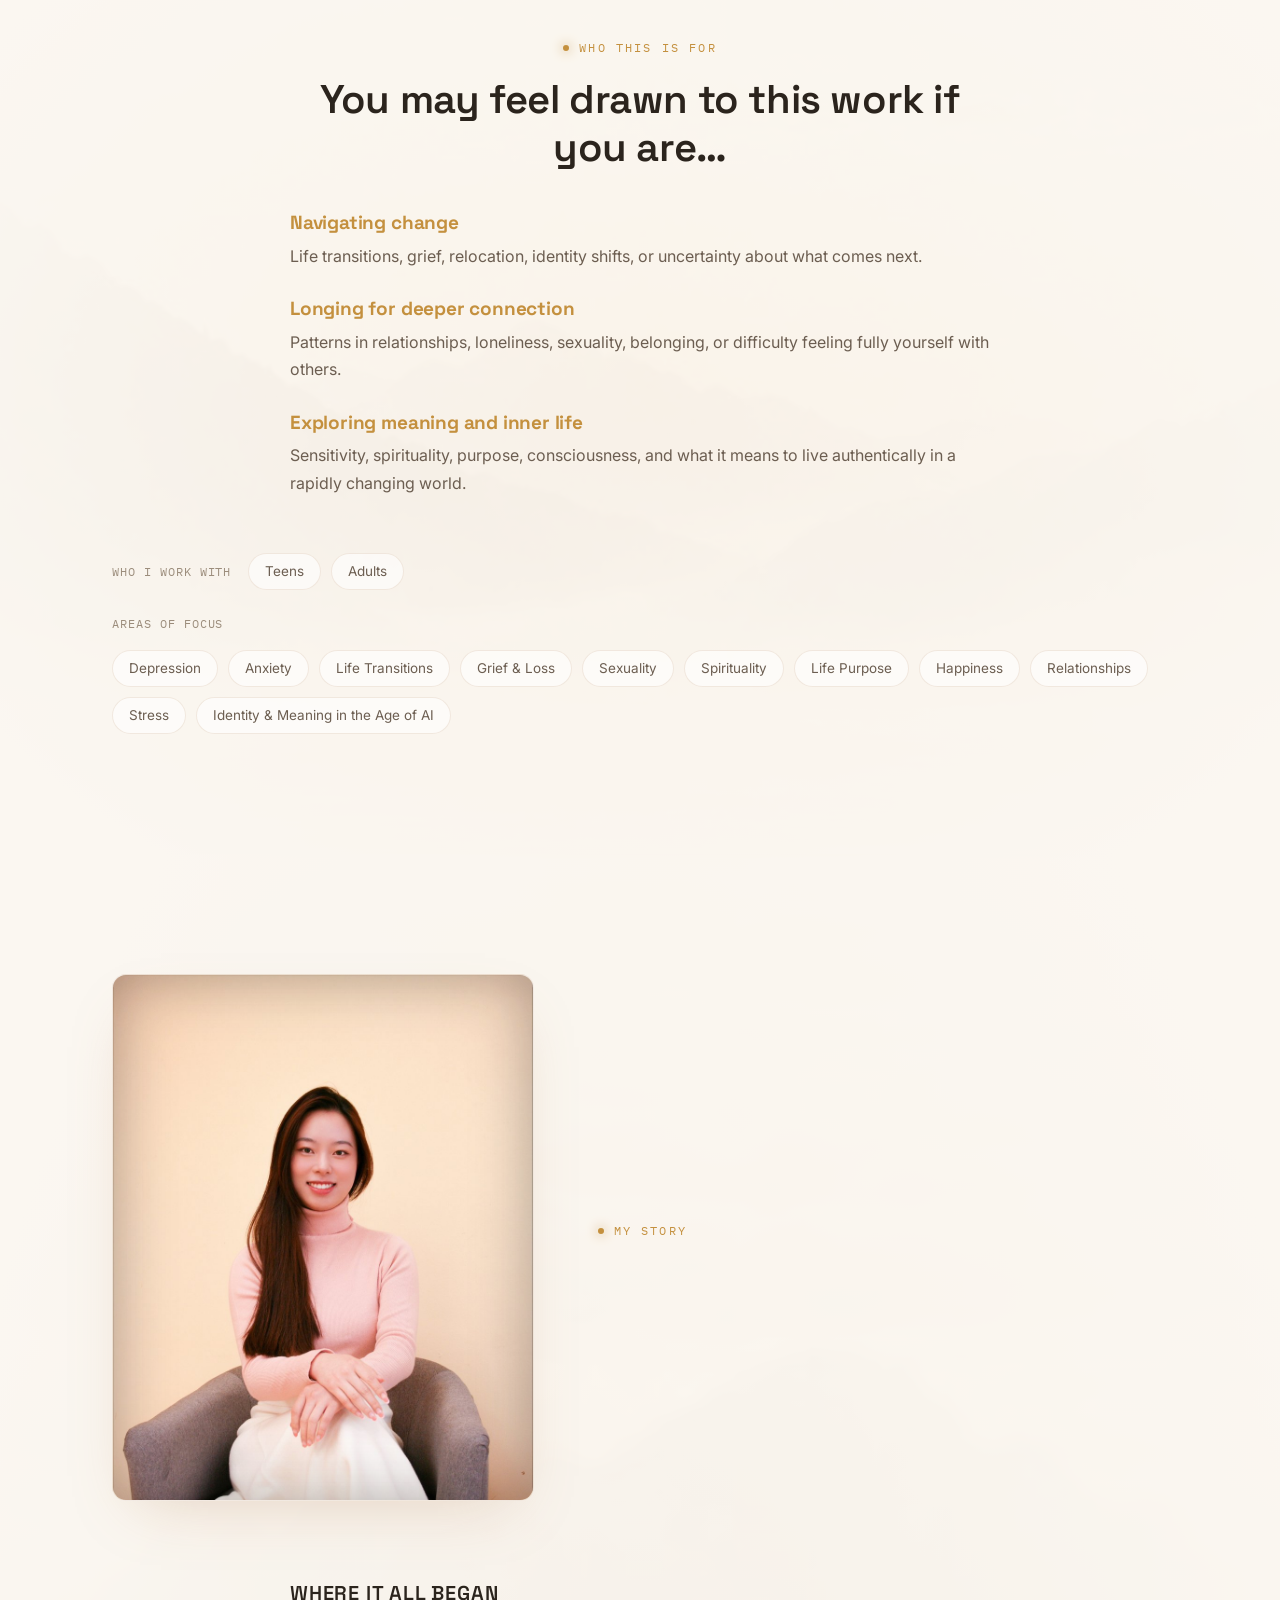
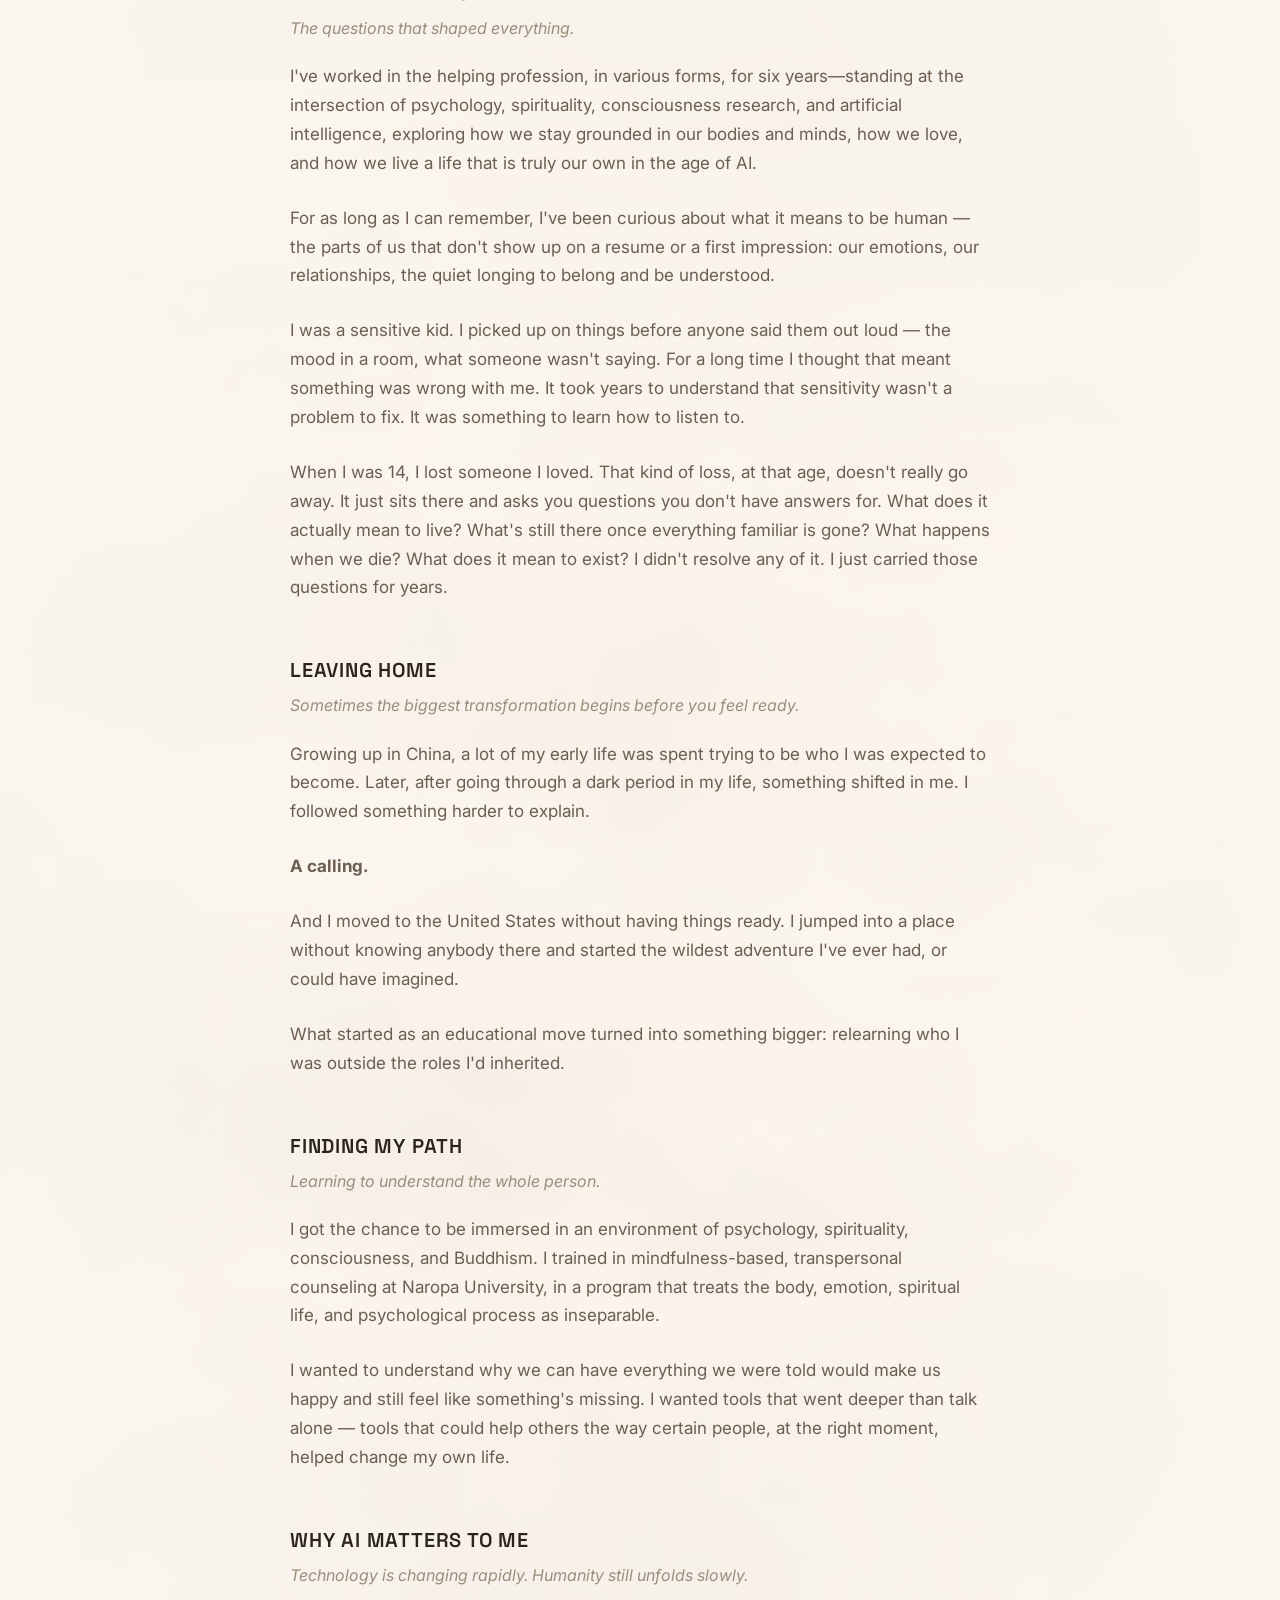
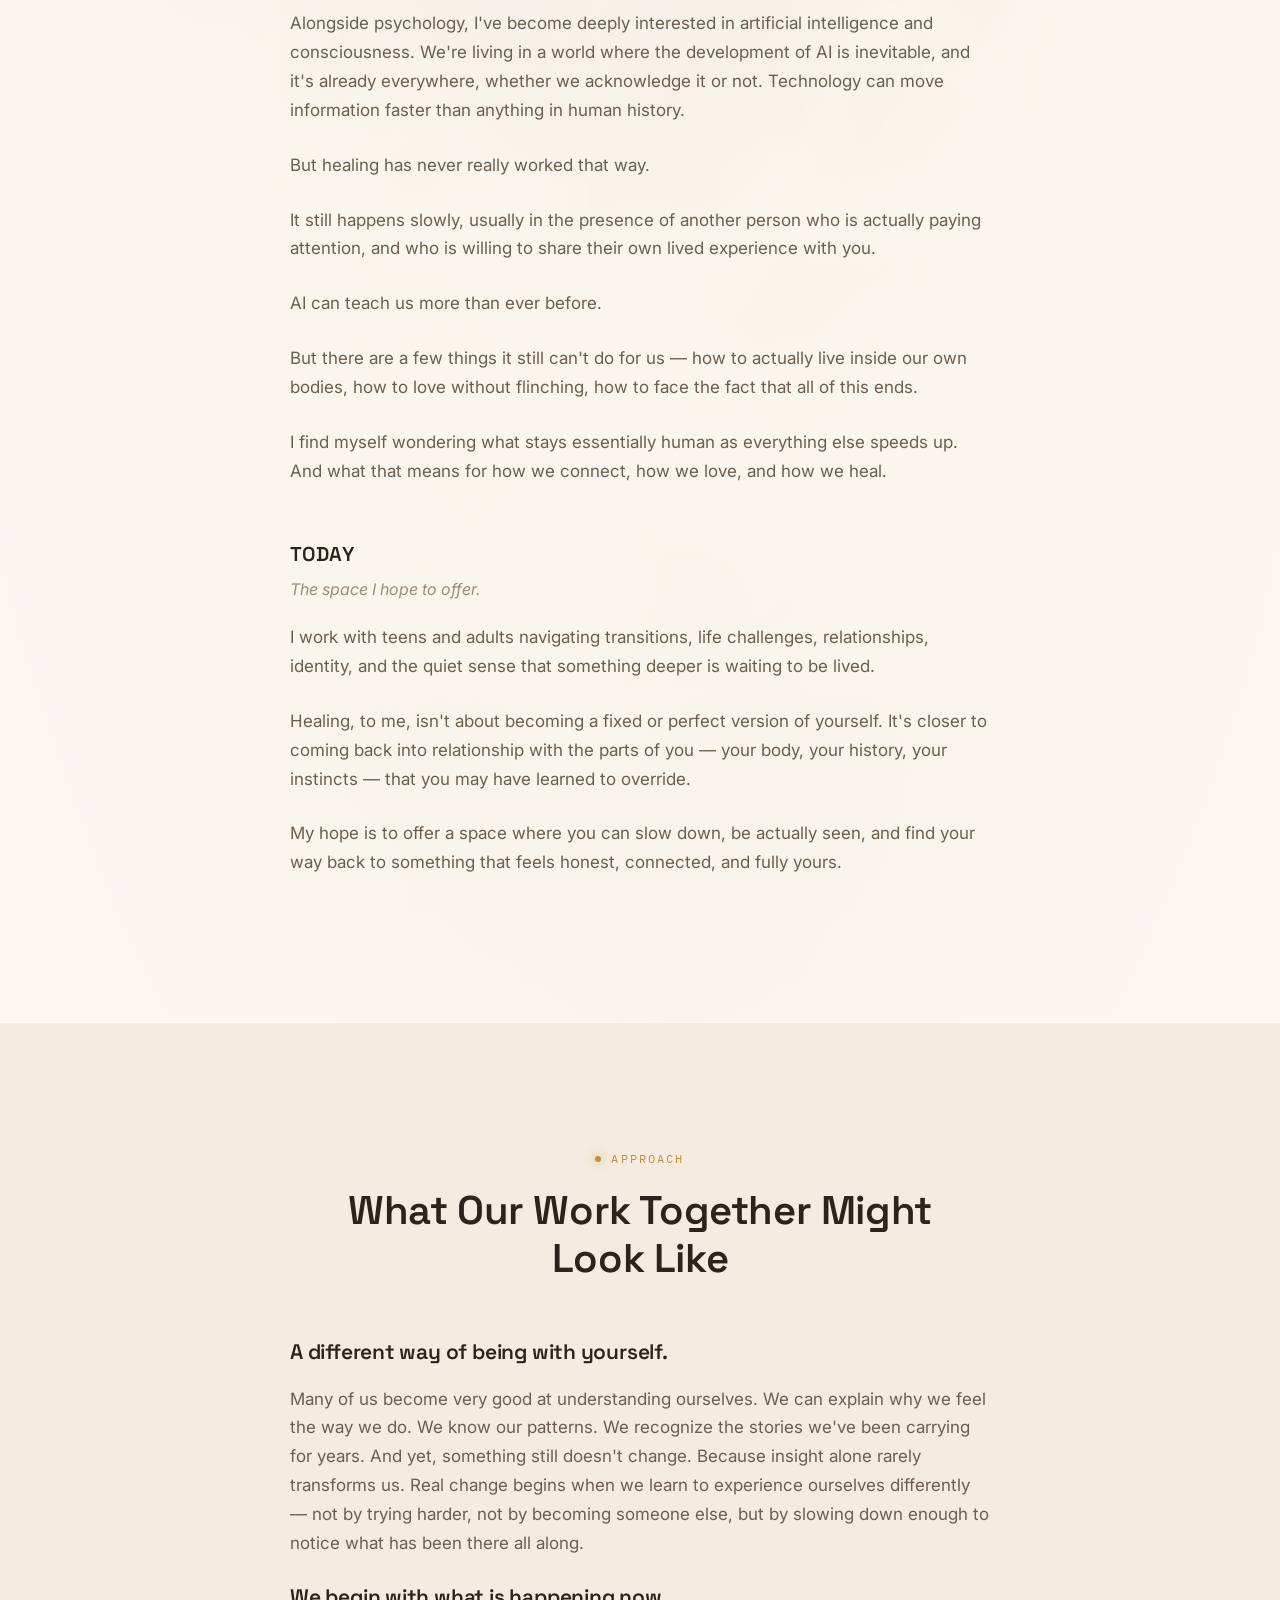
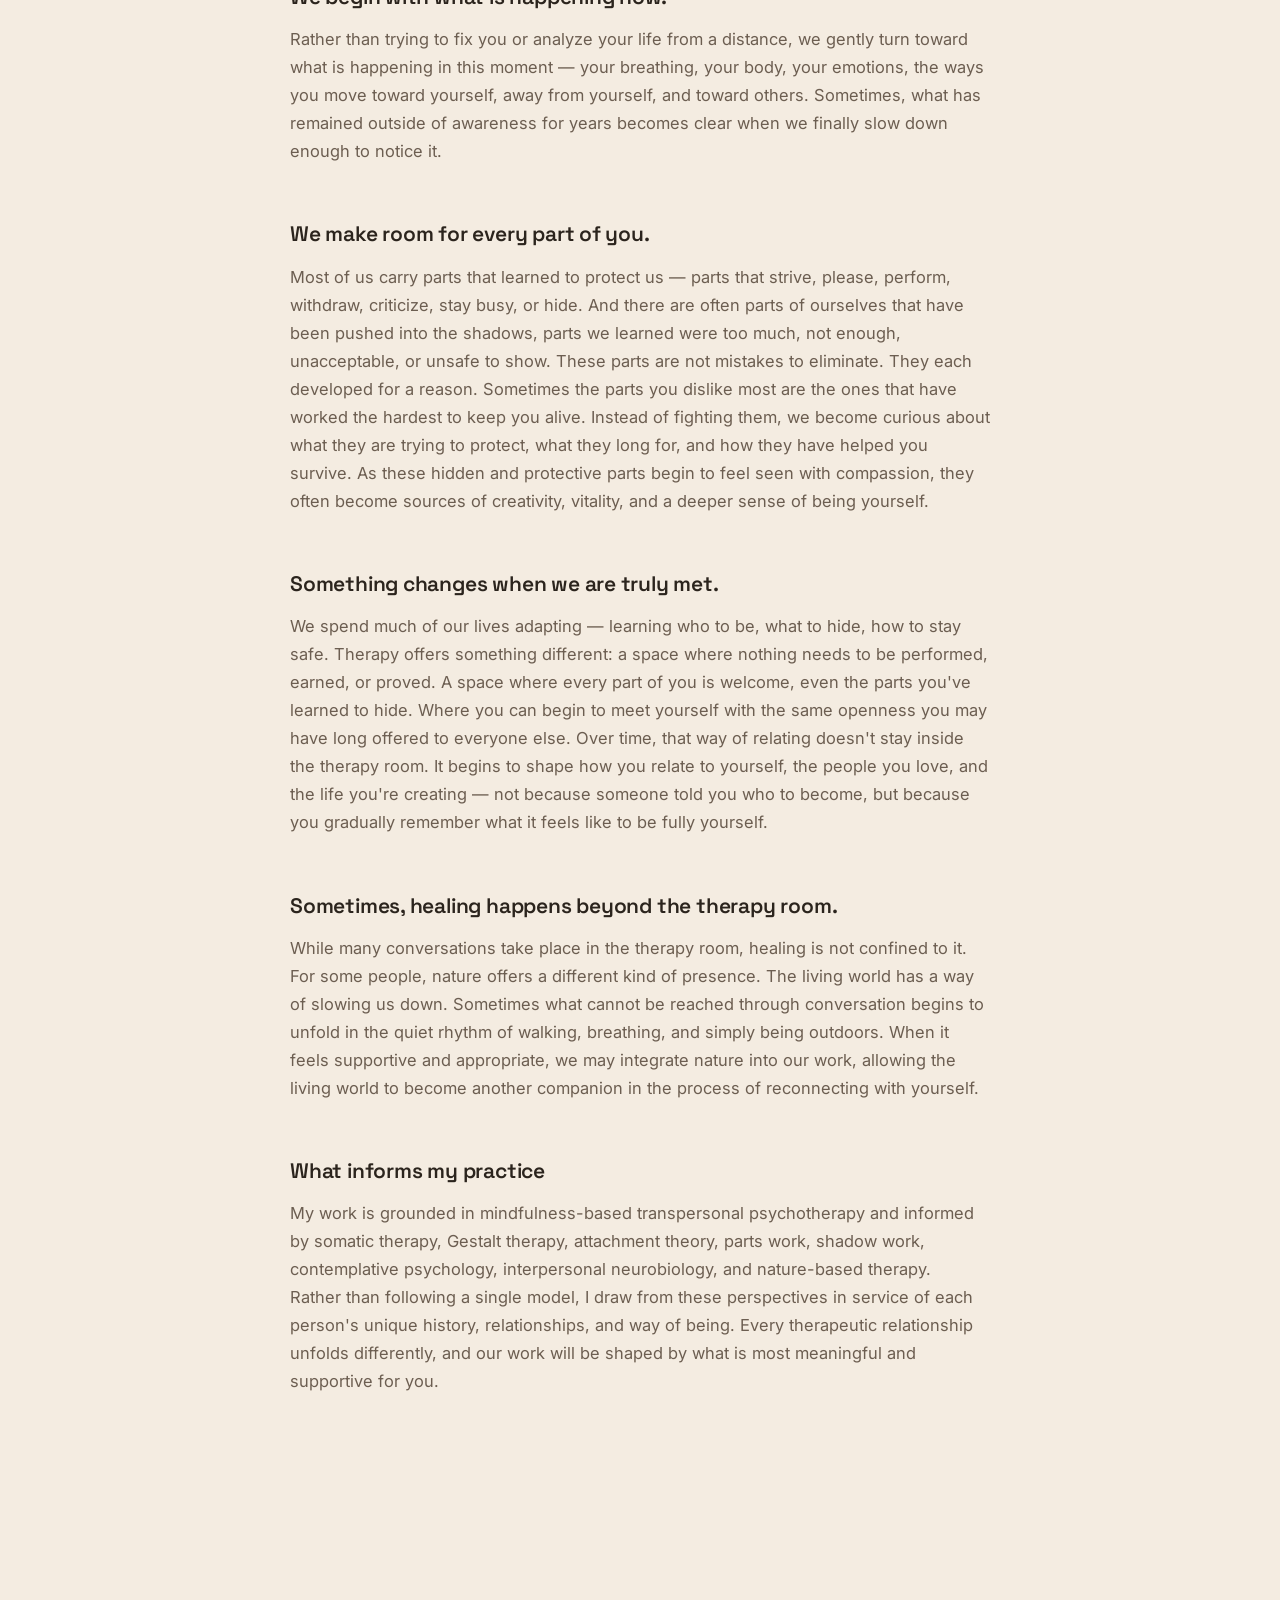
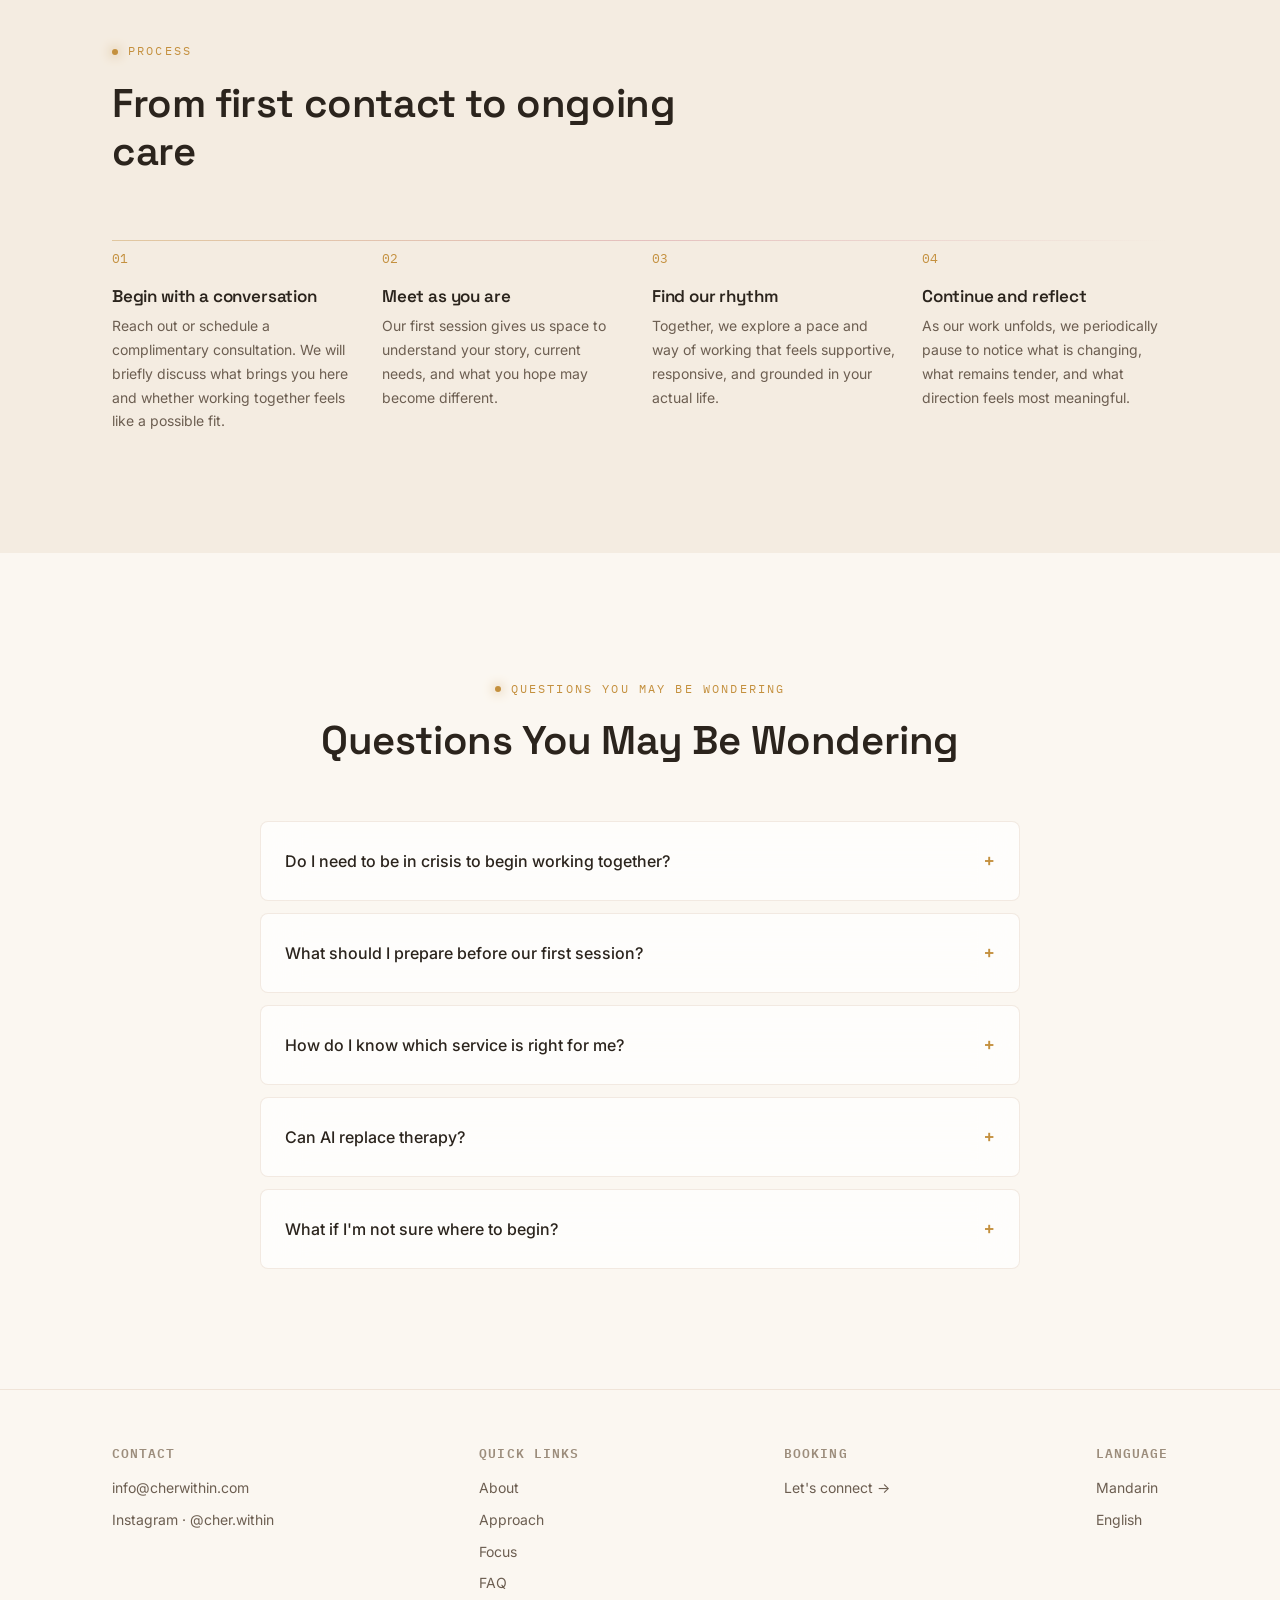
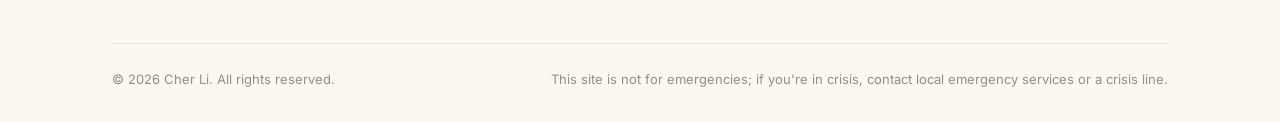
==== commit 69c0d48e: "Rework Who This Is For intro, process steps, and coaching/therapy FAQ copy - Replace "Who This Is Fo" ====
--- a/index.html
+++ b/index.html
@@ -86,8 +86,21 @@
   <div class="container">
     <div class="section-head reveal" style="text-align:center; margin:0 auto 40px; max-width:640px;">
       <div class="eyebrow" style="justify-content:center;">WHO THIS IS FOR</div>
-      <h2>Who This Is For</h2>
-      <p>A quick look at who I work with, and what tends to bring people here.</p>
+      <h2>You may feel drawn to this work if you are…</h2>
+    </div>
+    <div class="focus-reasons reveal">
+      <div class="focus-reason">
+        <h3>Navigating change</h3>
+        <p>Life transitions, grief, relocation, identity shifts, or uncertainty about what comes next.</p>
+      </div>
+      <div class="focus-reason">
+        <h3>Longing for deeper connection</h3>
+        <p>Patterns in relationships, loneliness, sexuality, belonging, or difficulty feeling fully yourself with others.</p>
+      </div>
+      <div class="focus-reason">
+        <h3>Exploring meaning and inner life</h3>
+        <p>Sensitivity, spirituality, purpose, consciousness, and what it means to live authentically in a rapidly changing world.</p>
+      </div>
     </div>
     <div class="focus-block reveal">
       <div class="focus-row">
@@ -229,23 +242,23 @@
       <div class="timeline-line"></div>
       <div class="timeline-item">
         <span class="timeline-num">01</span>
-        <h4>Reach Out</h4>
-        <p>Contact via the form or phone, sharing what you'd like to work on and your availability.</p>
+        <h4>Begin with a conversation</h4>
+        <p>Reach out or schedule a complimentary consultation. We will briefly discuss what brings you here and whether working together feels like a possible fit.</p>
       </div>
       <div class="timeline-item">
         <span class="timeline-num">02</span>
-        <h4>Initial Assessment</h4>
-        <p>The first session covers background and sets shared goals for the work ahead.</p>
+        <h4>Meet as you are</h4>
+        <p>Our first session gives us space to understand your story, current needs, and what you hope may become different.</p>
       </div>
       <div class="timeline-item">
         <span class="timeline-num">03</span>
-        <h4>A Tailored Plan</h4>
-        <p>Based on the assessment, we agree on a pace and approach that fits you.</p>
+        <h4>Find our rhythm</h4>
+        <p>Together, we explore a pace and way of working that feels supportive, responsive, and grounded in your actual life.</p>
       </div>
       <div class="timeline-item">
         <span class="timeline-num">04</span>
-        <h4>Ongoing Support</h4>
-        <p>Regular sessions with periodic check-ins to review progress and adjust direction.</p>
+        <h4>Continue and reflect</h4>
+        <p>As our work unfolds, we periodically pause to notice what is changing, what remains tender, and what direction feels most meaningful.</p>
       </div>
     </div>
   </div>
@@ -268,7 +281,7 @@
       </details>
       <details class="faq-item">
         <summary>How do I know which service is right for me?</summary>
-        <p>The labels matter less than the support you need. Depending on where you live and the nature of our work together, our sessions may be offered within either a psychotherapy or coaching framework. While these services follow different ethical and legal guidelines, my intention remains the same: to offer a thoughtful, compassionate, and individualized space that supports your growth and well-being. If you're unsure which option is appropriate, we can discuss it together during a consultation.</p>
+        <p>The labels matter less than the support you need, but they do matter legally and ethically. Depending on your location and the nature of our work, services may be provided within either a psychotherapy or coaching framework. Psychotherapy may involve clinical assessment, diagnosis when appropriate, and treatment of mental health concerns. Coaching does not provide diagnosis or treatment of mental health disorders and is not eligible for insurance reimbursement. My intention remains the same: to offer a thoughtful, compassionate, and individualized space that supports your growth and well-being. If you're unsure which option is appropriate, we can discuss it together during a consultation.</p>
       </details>
       <details class="faq-item">
         <summary>Can AI replace therapy?</summary>
--- a/styles.css
+++ b/styles.css
@@ -465,6 +465,22 @@
   color: var(--text-tertiary);
 }
 
+@media (max-width: 640px) {
+  footer { padding: 48px 0 100px; }
+  .footer-grid {
+    flex-direction: column;
+    gap: 36px;
+    margin-bottom: 32px;
+  }
+  .footer-col h4 { margin-bottom: 12px; }
+  .footer-bottom {
+    flex-direction: column;
+    align-items: flex-start;
+    gap: 10px;
+    padding-right: 72px;
+  }
+}
+
 /* ---------- Reveal animation ---------- */
 .reveal {
   opacity: 0;
@@ -588,6 +604,25 @@
   letter-spacing: -0.01em;
   color: var(--text-primary);
   margin-bottom: 20px;
+}
+
+/* ---------- Focus reasons (适合人群自查) ---------- */
+.focus-reasons {
+  max-width: 700px;
+  margin: 0 auto;
+  display: grid;
+  gap: 28px;
+}
+.focus-reason h3 {
+  font-size: 19px;
+  font-weight: 700;
+  color: var(--accent-cyan);
+  margin-bottom: 8px;
+}
+.focus-reason p {
+  color: var(--text-secondary);
+  font-size: 16px;
+  line-height: 1.7;
 }
 
 /* ---------- Focus tags (服务人群 / 关注议题) ---------- */
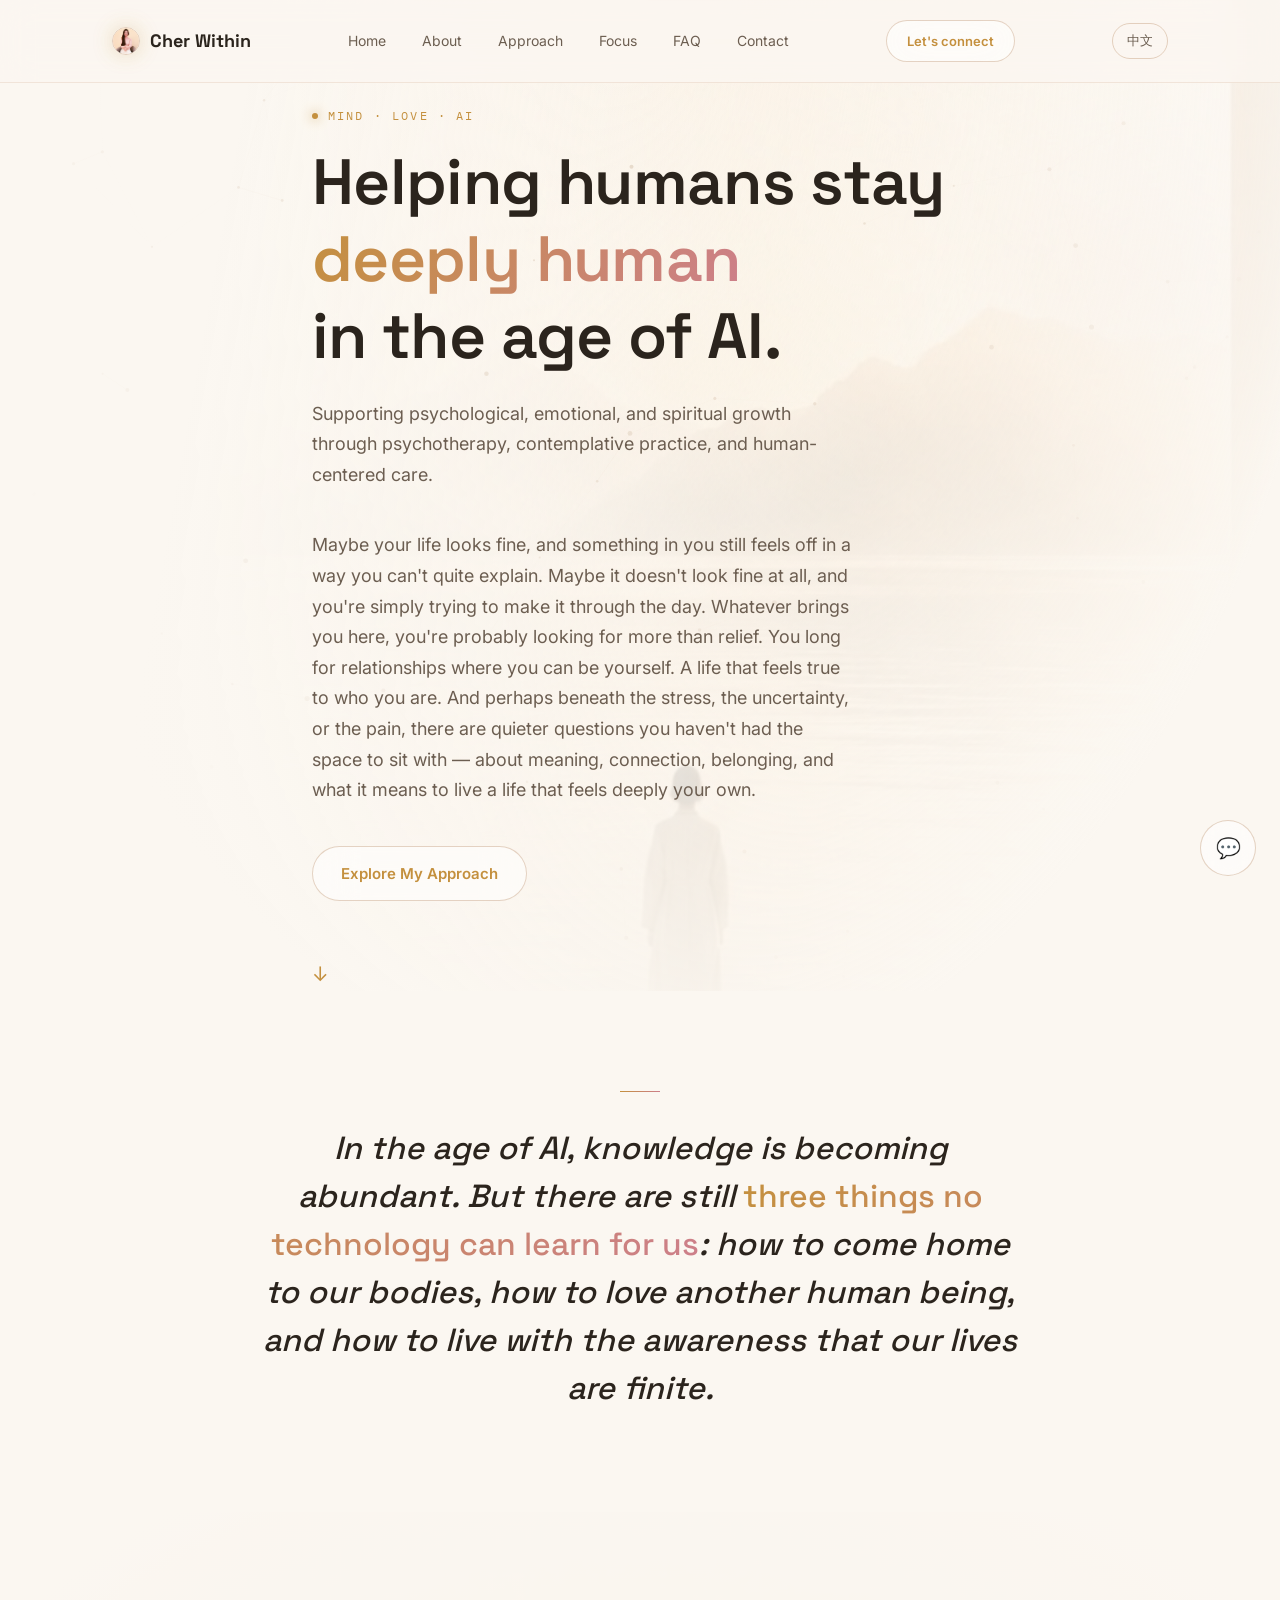
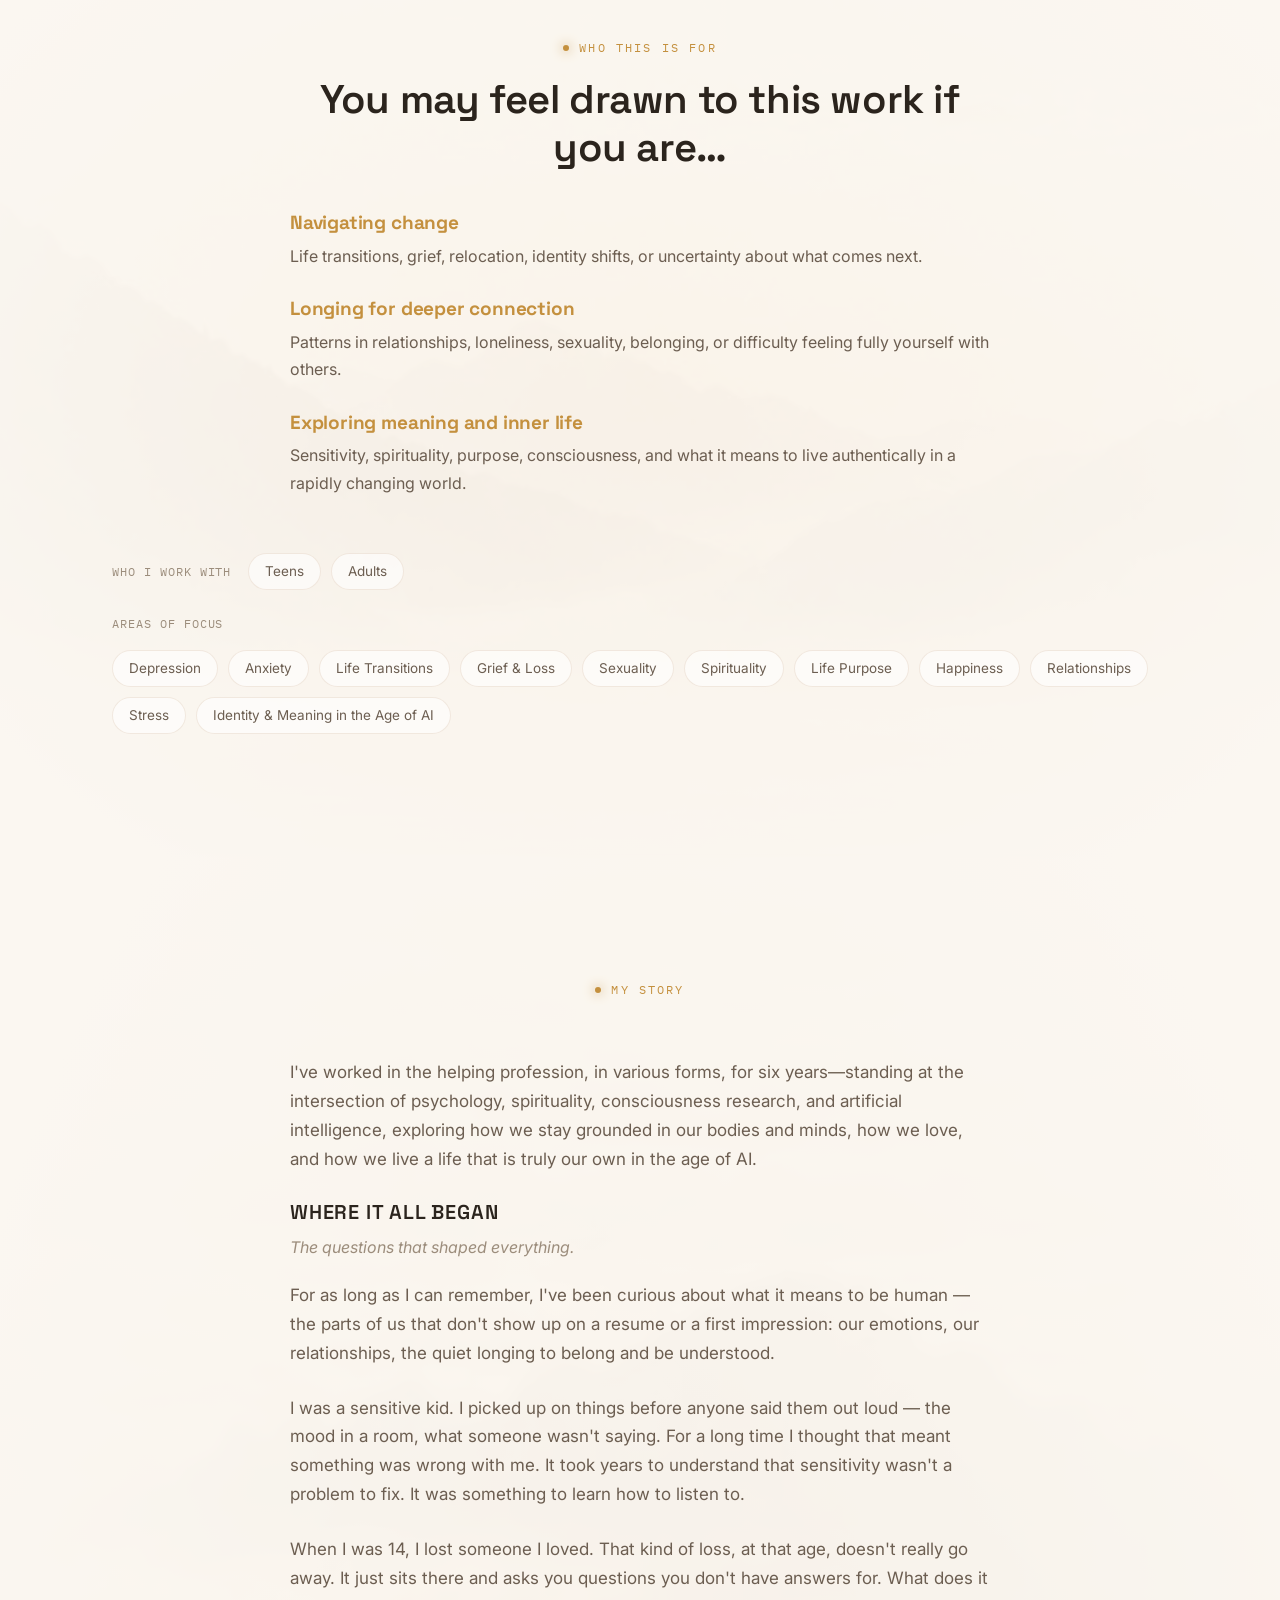
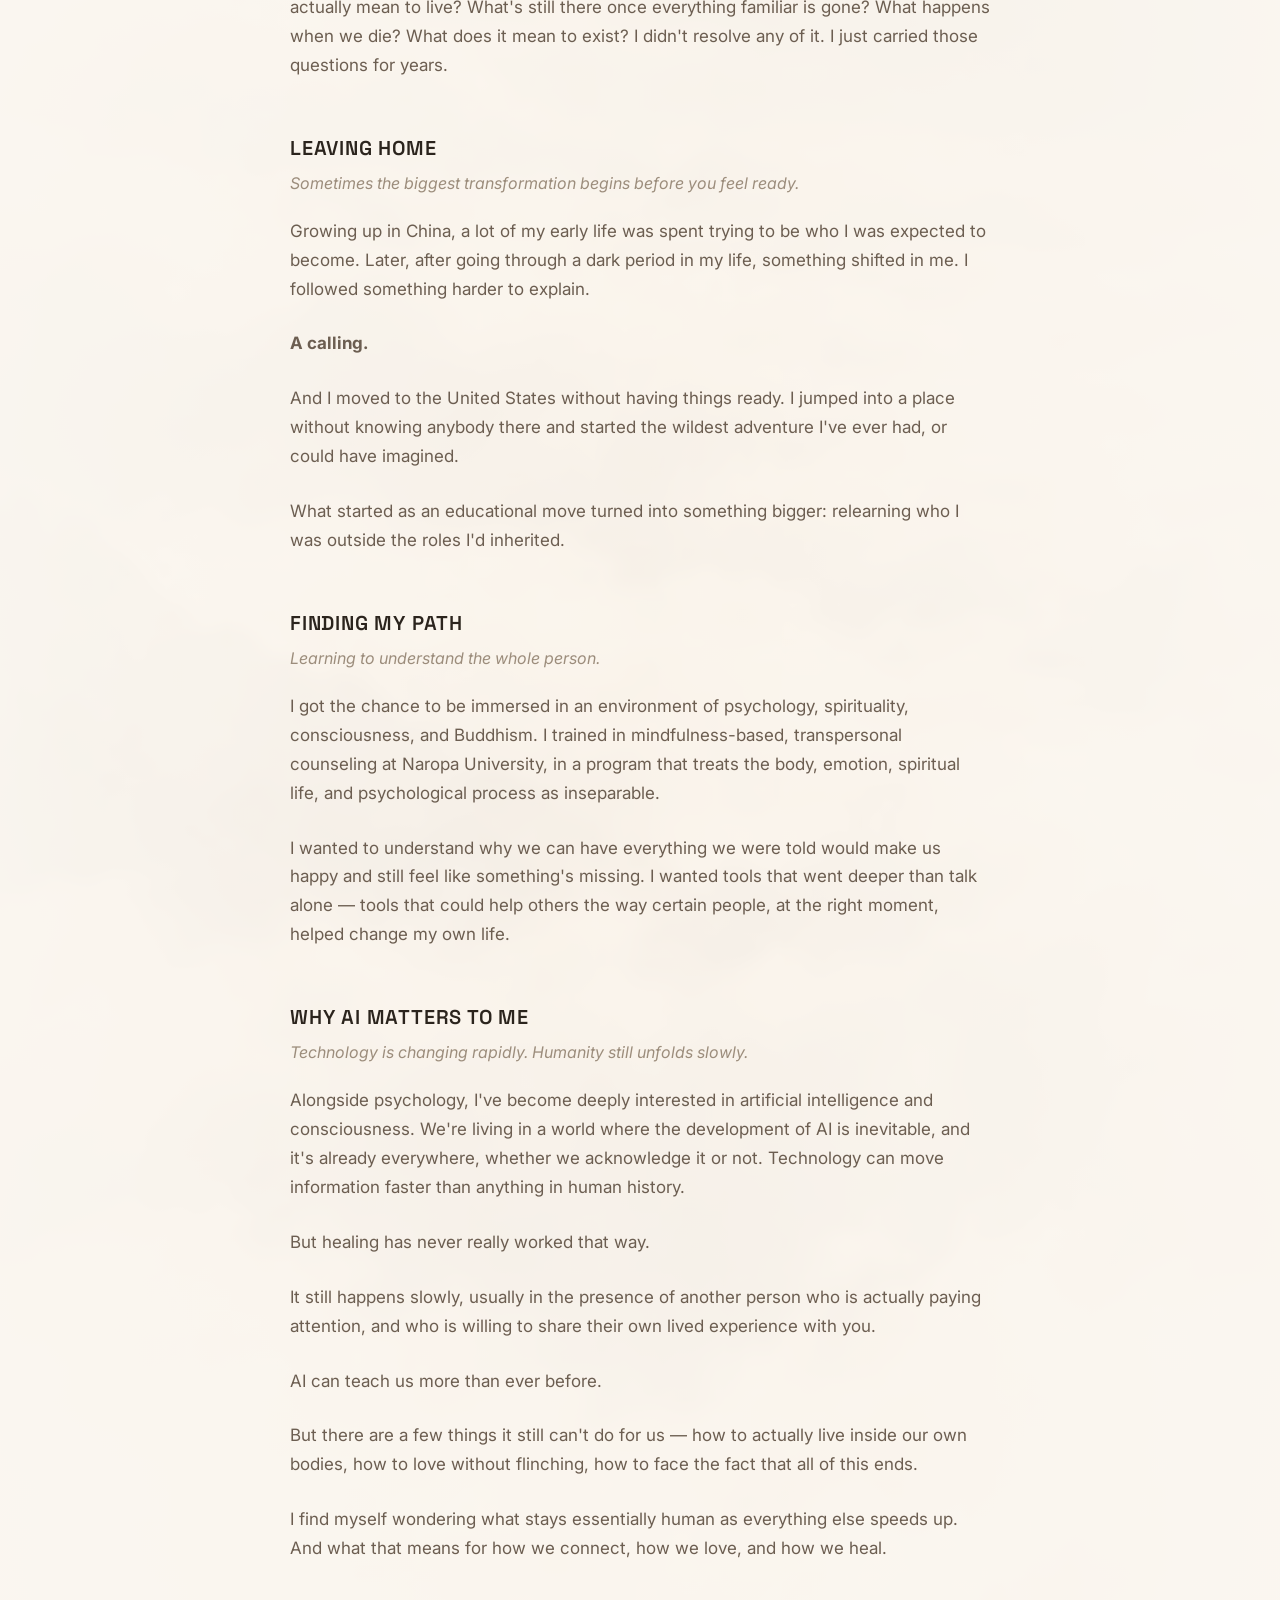
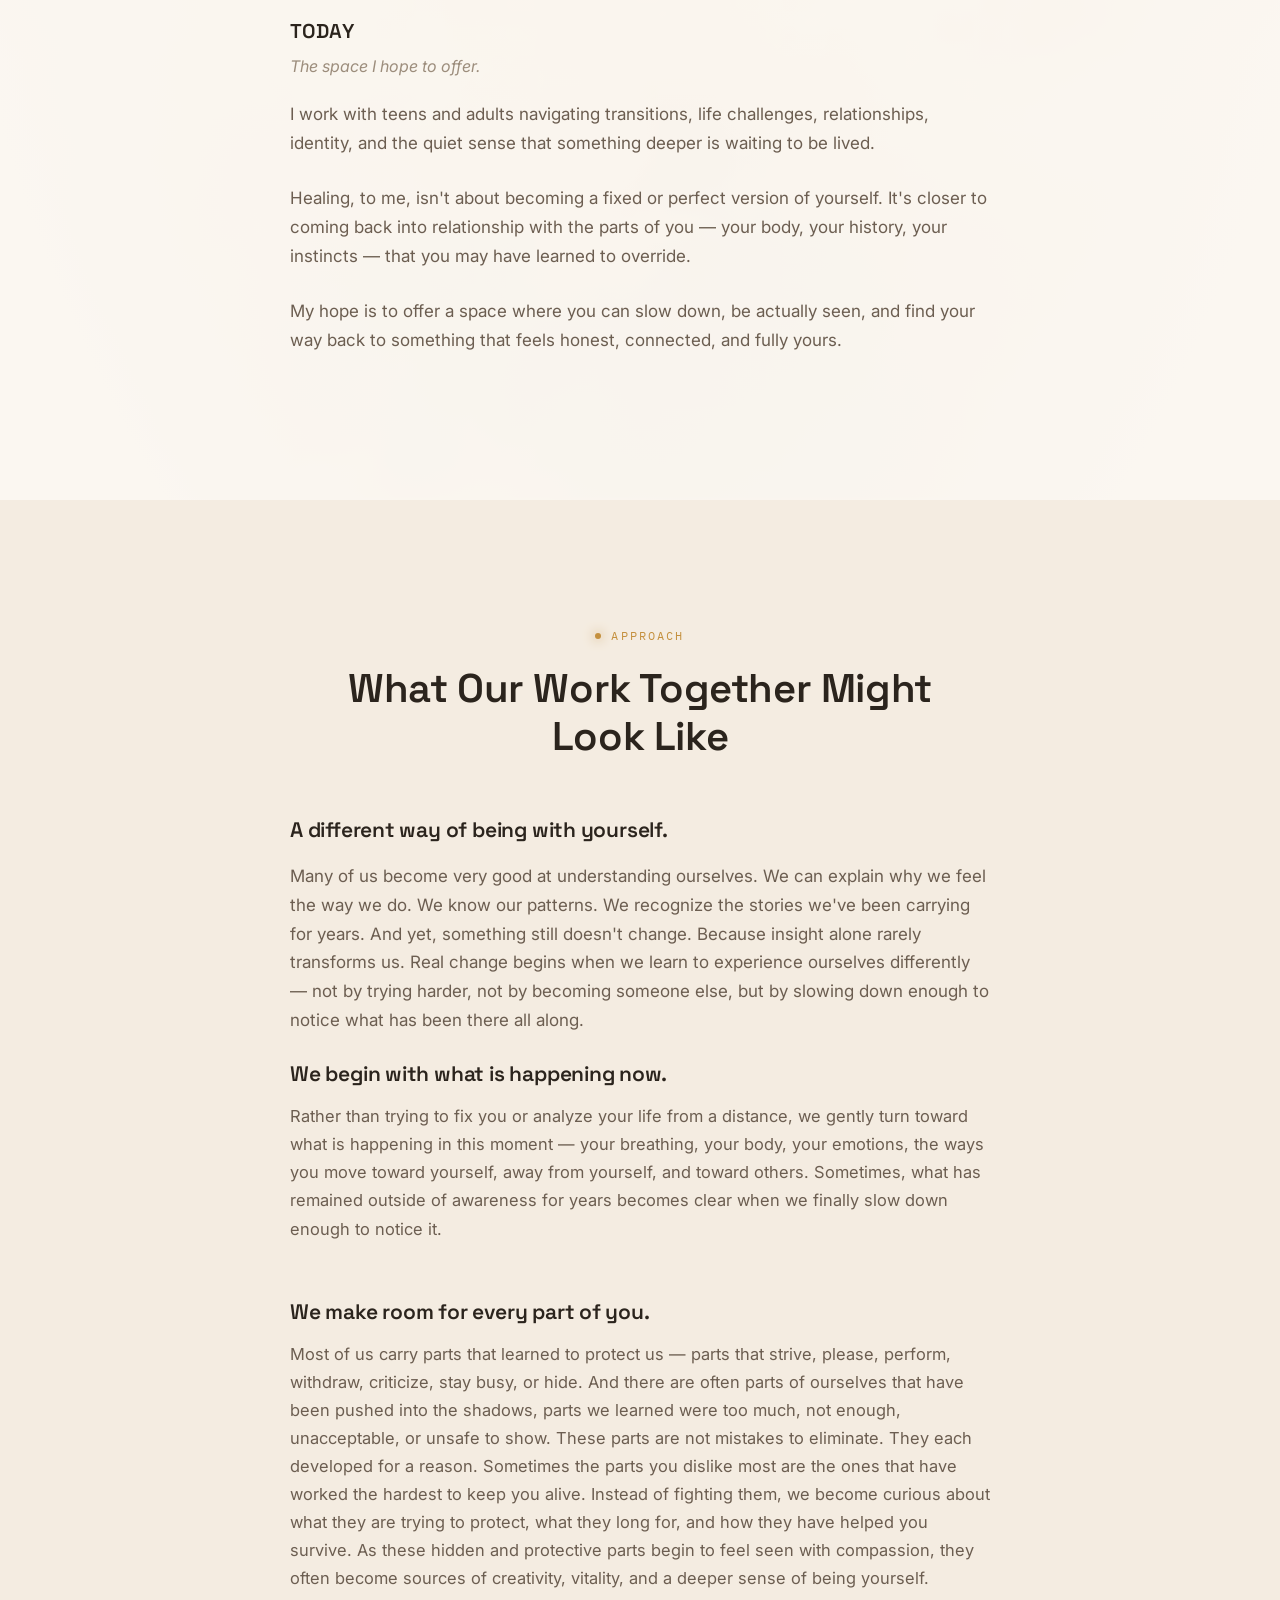
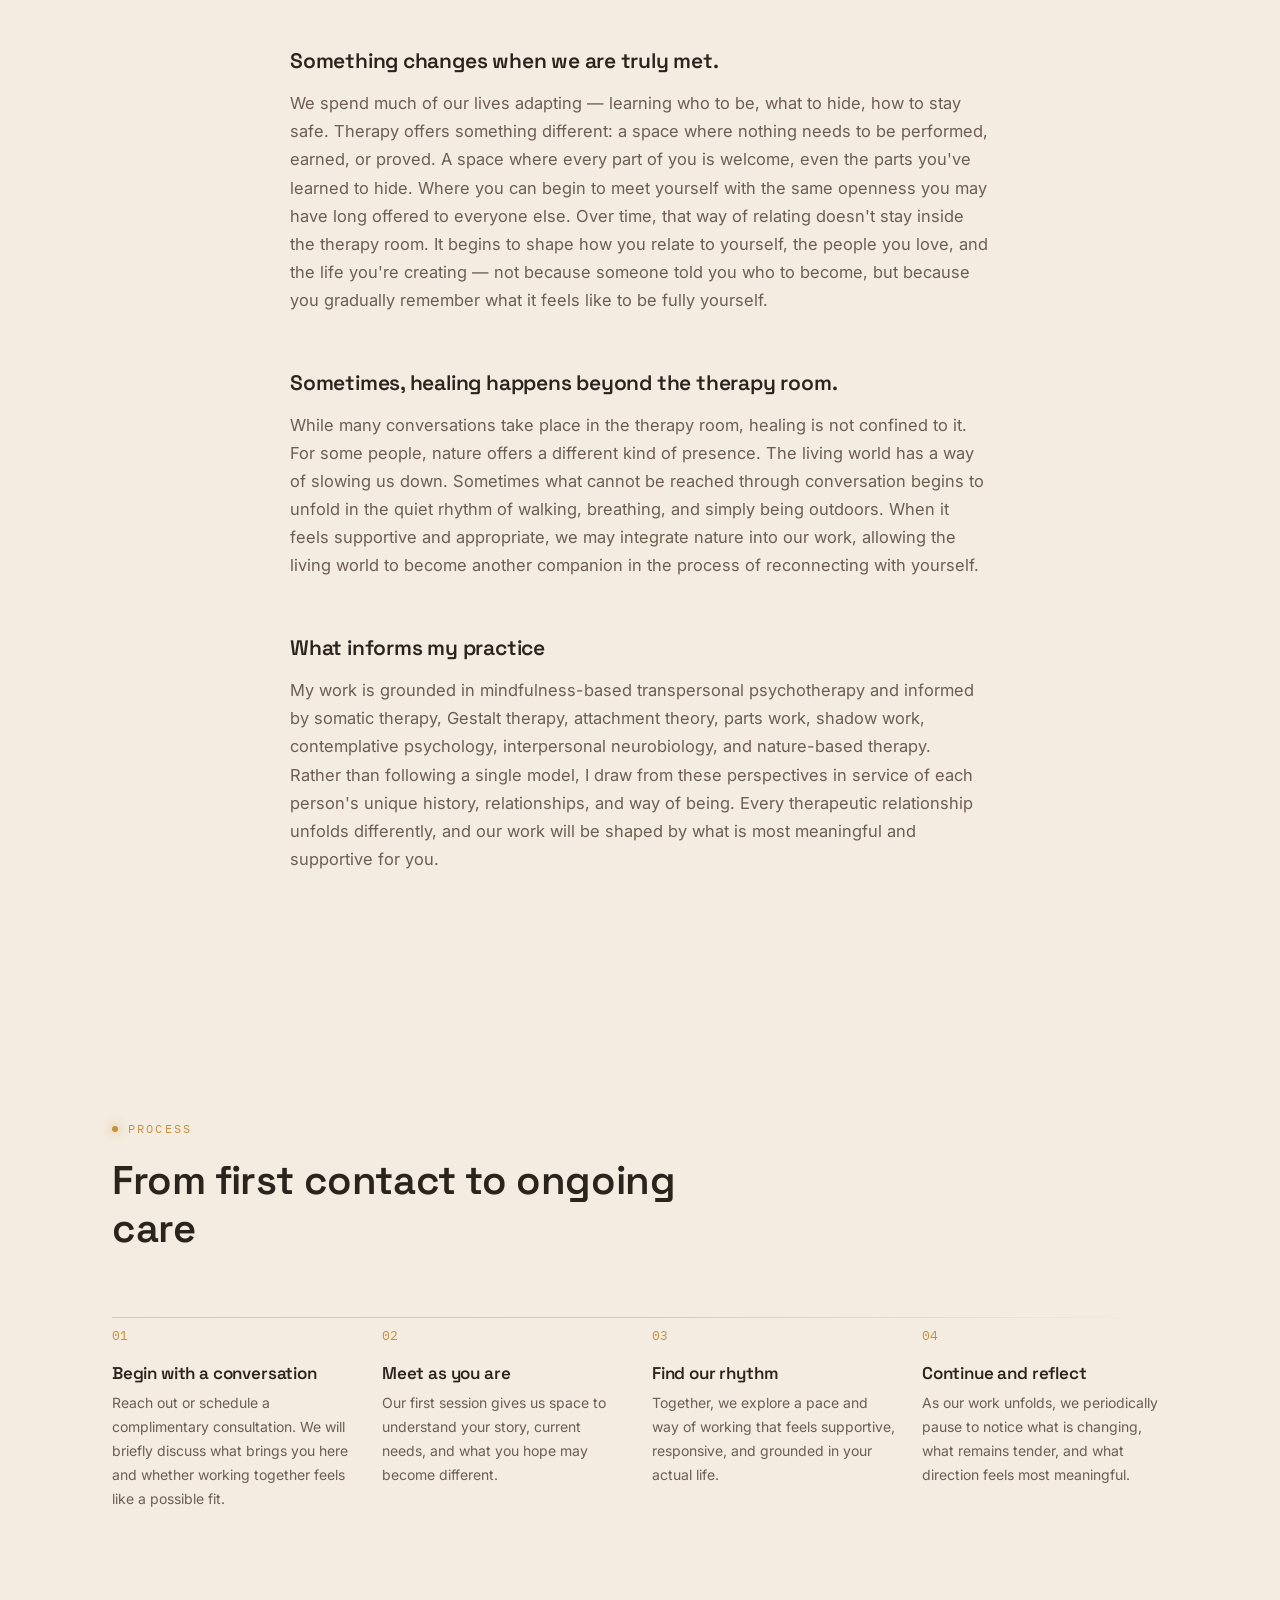
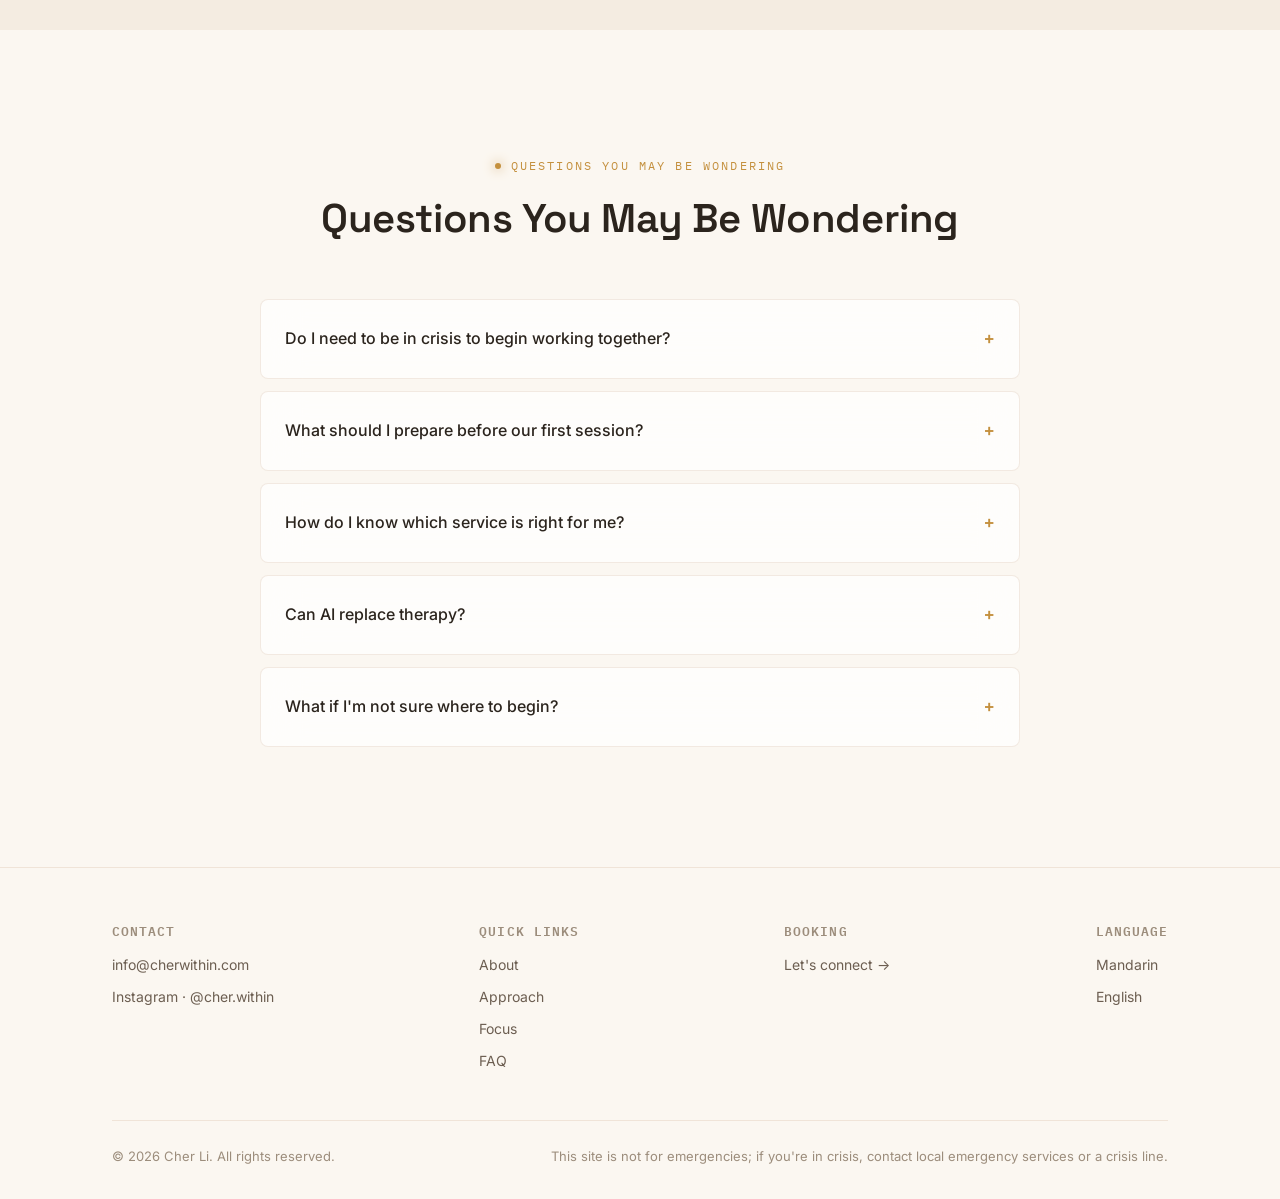
==== commit 997ab0d1: "Move intro paragraph above story blocks and drop mid-page portrait in About section Co-Authored-By: " ====
--- a/index.html
+++ b/index.html
@@ -133,20 +133,16 @@
 <section id="about">
   <div class="section-ambient-photo" style="background-image:url('break-peak.jpg');"></div>
   <div class="container">
-    <div class="about-grid reveal">
-      <div class="about-portrait">
-        <img src="portrait.jpg" alt="Cher Li">
-      </div>
-      <div>
-        <div class="eyebrow">MY STORY</div>
-      </div>
-    </div>
-
-    <div class="prose" style="margin-top:80px;">
+    <div class="section-head reveal" style="text-align:center; margin:0 auto 40px;">
+      <div class="eyebrow" style="justify-content:center;">MY STORY</div>
+    </div>
+
+    <div class="prose">
+      <p class="reveal">I've worked in the helping profession, in various forms, for six years—standing at the intersection of psychology, spirituality, consciousness research, and artificial intelligence, exploring how we stay grounded in our bodies and minds, how we love, and how we live a life that is truly our own in the age of AI.</p>
+
       <div class="story-block reveal">
         <h3>Where It All Began</h3>
         <p class="story-lead">The questions that shaped everything.</p>
-        <p>I've worked in the helping profession, in various forms, for six years—standing at the intersection of psychology, spirituality, consciousness research, and artificial intelligence, exploring how we stay grounded in our bodies and minds, how we love, and how we live a life that is truly our own in the age of AI.</p>
         <p>For as long as I can remember, I've been curious about what it means to be human — the parts of us that don't show up on a resume or a first impression: our emotions, our relationships, the quiet longing to belong and be understood.</p>
         <p>I was a sensitive kid. I picked up on things before anyone said them out loud — the mood in a room, what someone wasn't saying. For a long time I thought that meant something was wrong with me. It took years to understand that sensitivity wasn't a problem to fix. It was something to learn how to listen to.</p>
         <p>When I was 14, I lost someone I loved. That kind of loss, at that age, doesn't really go away. It just sits there and asks you questions you don't have answers for. What does it actually mean to live? What's still there once everything familiar is gone? What happens when we die? What does it mean to exist? I didn't resolve any of it. I just carried those questions for years.</p>
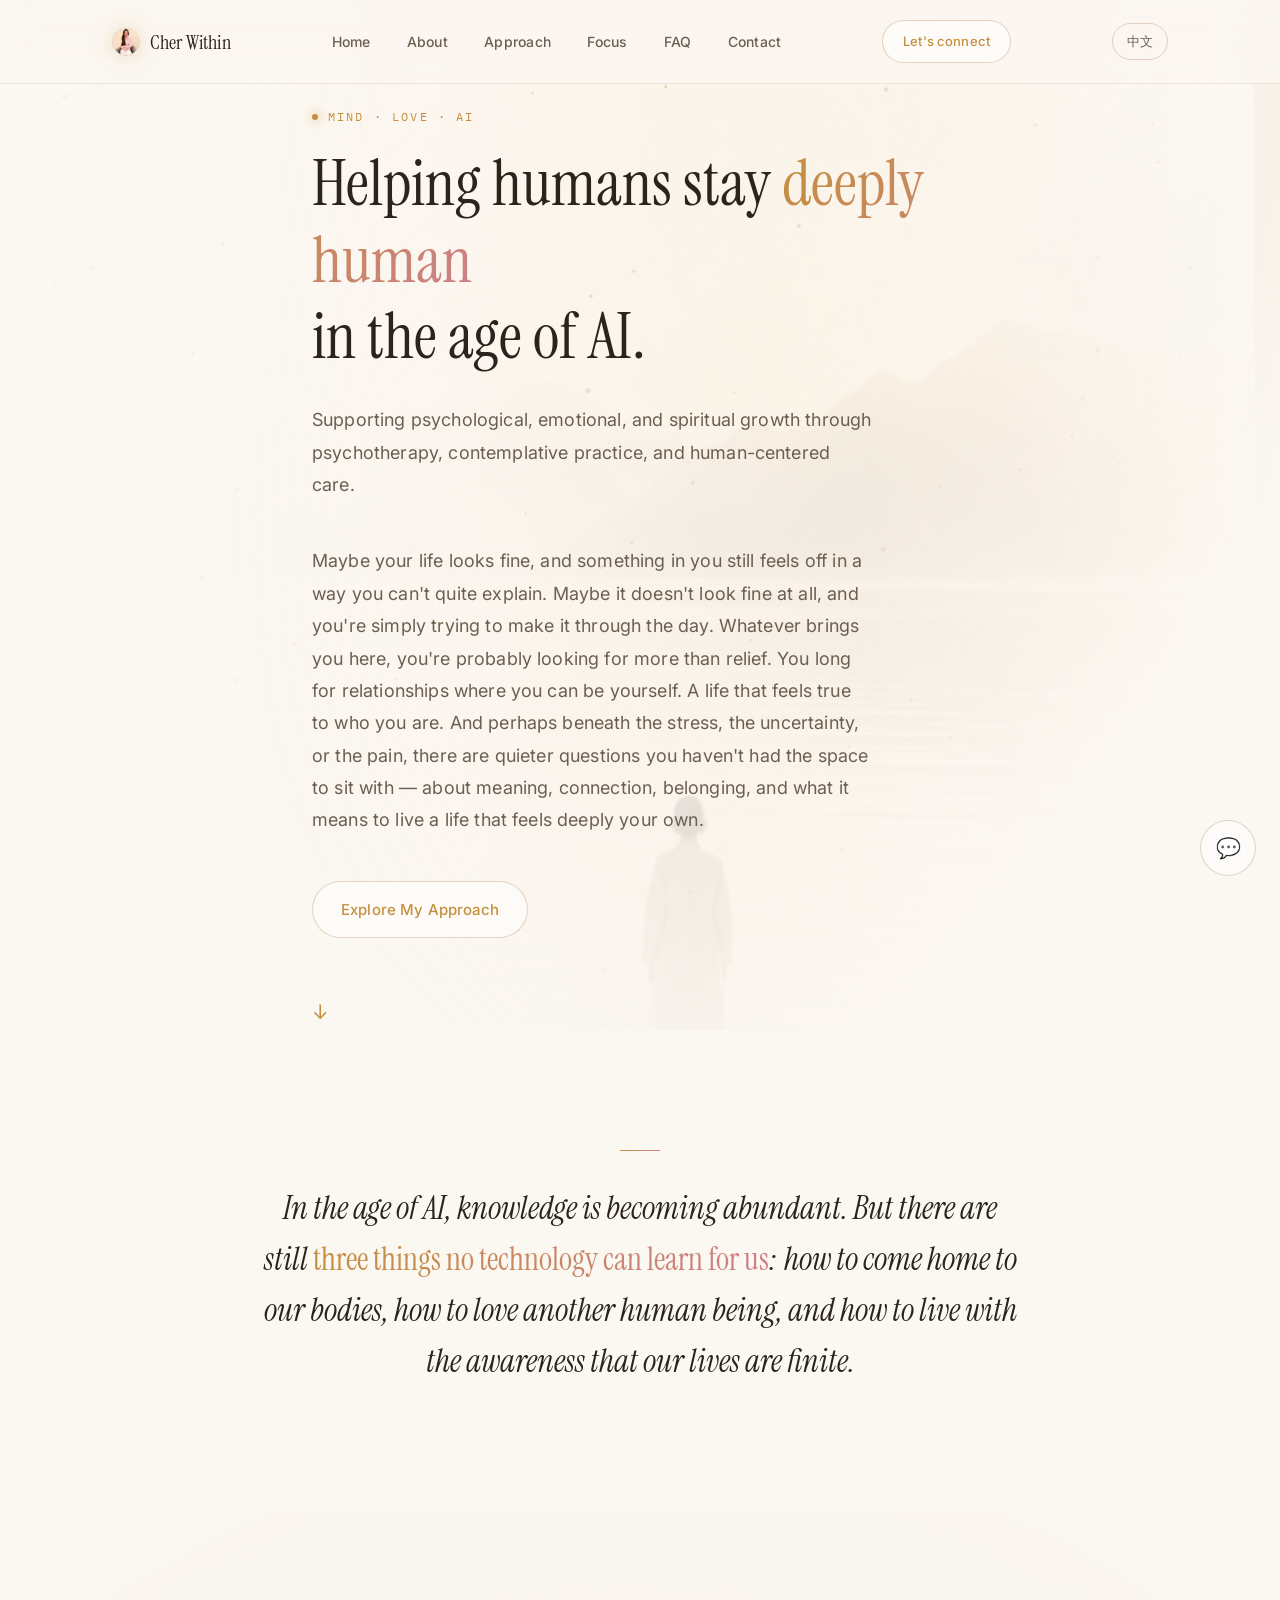
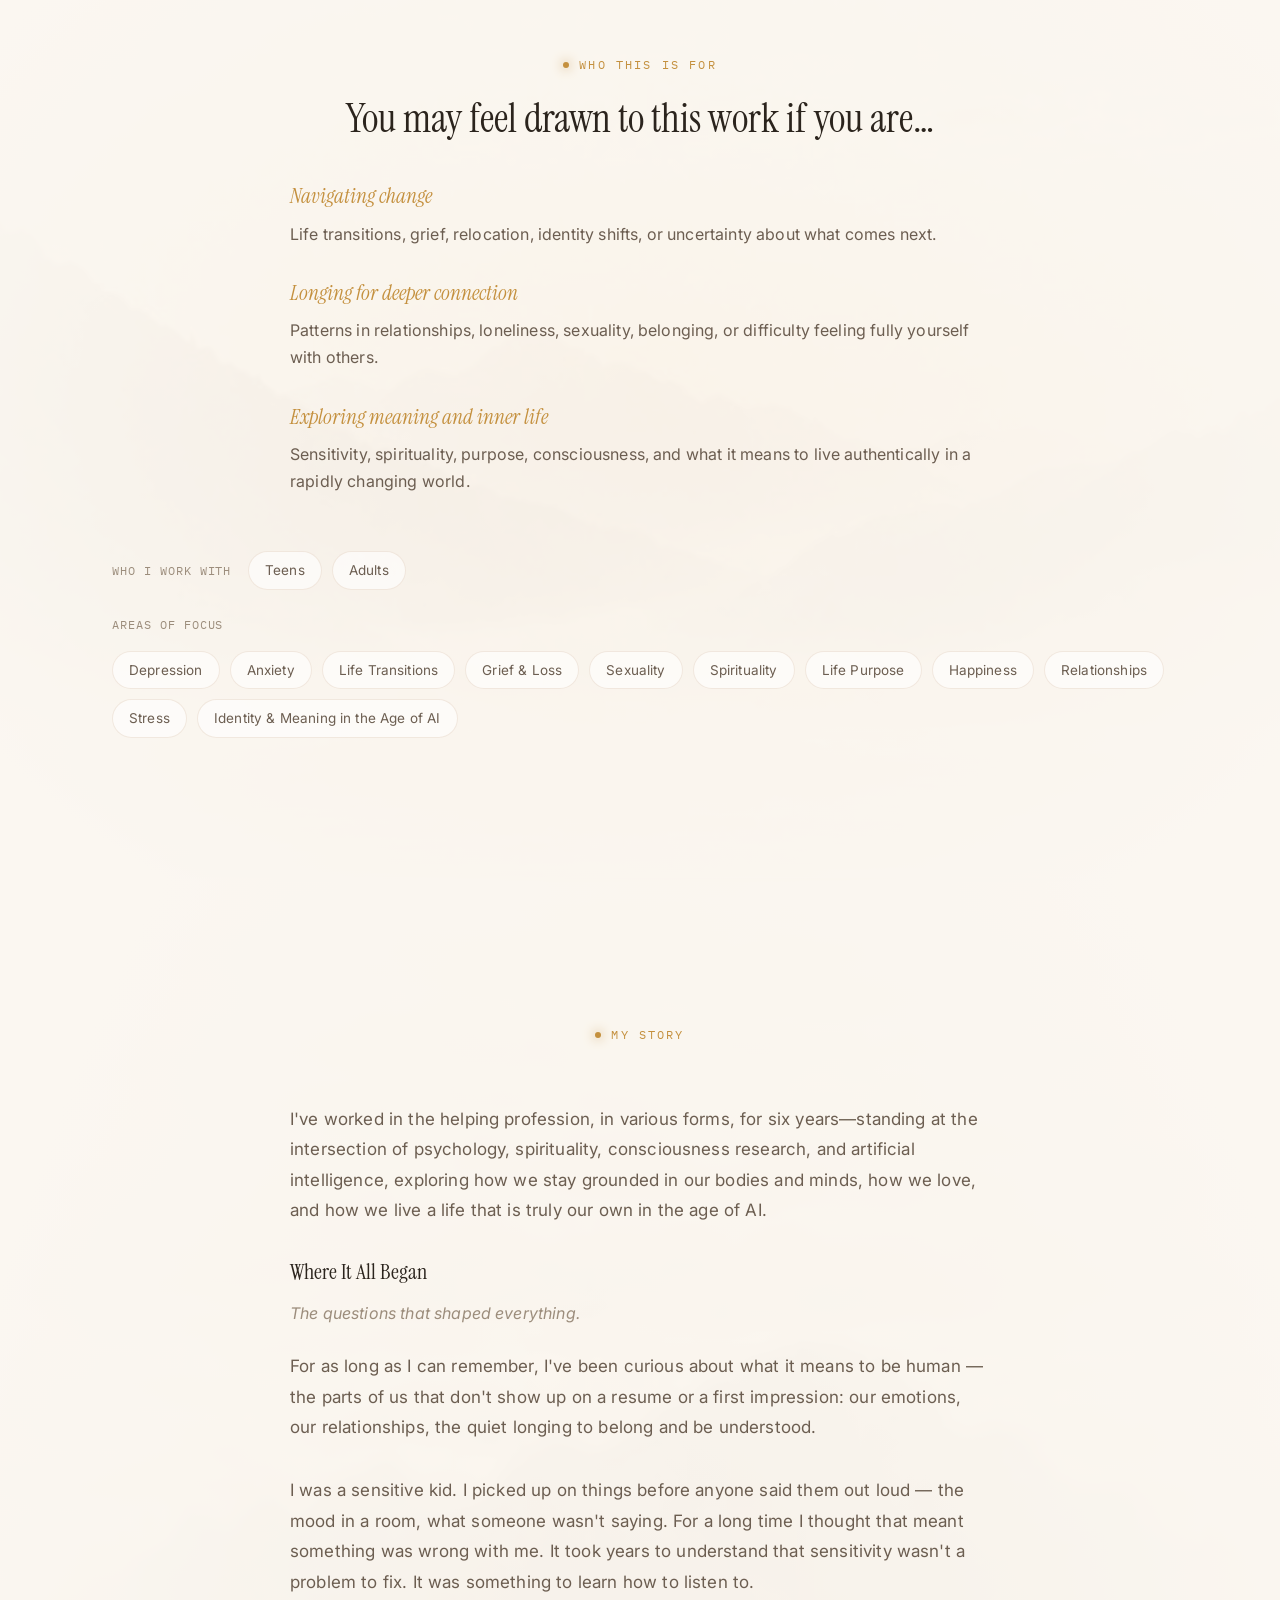
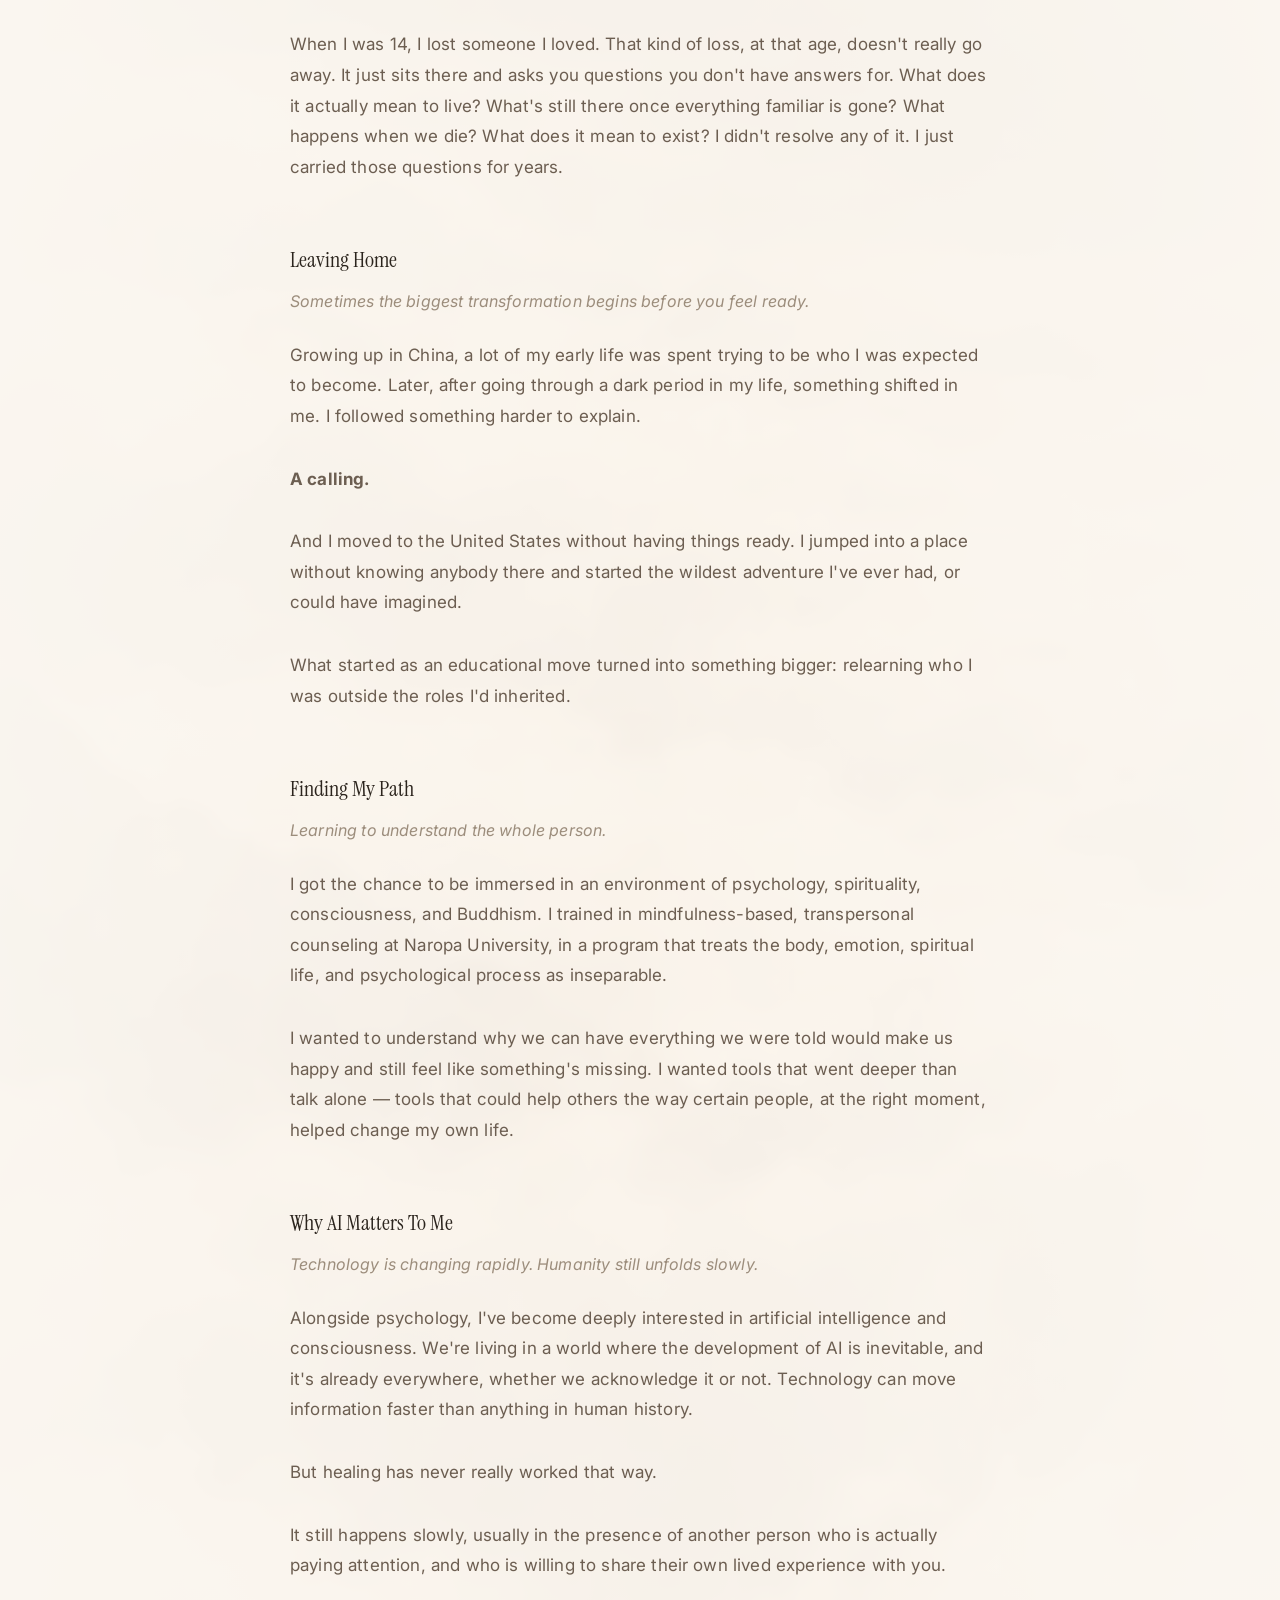
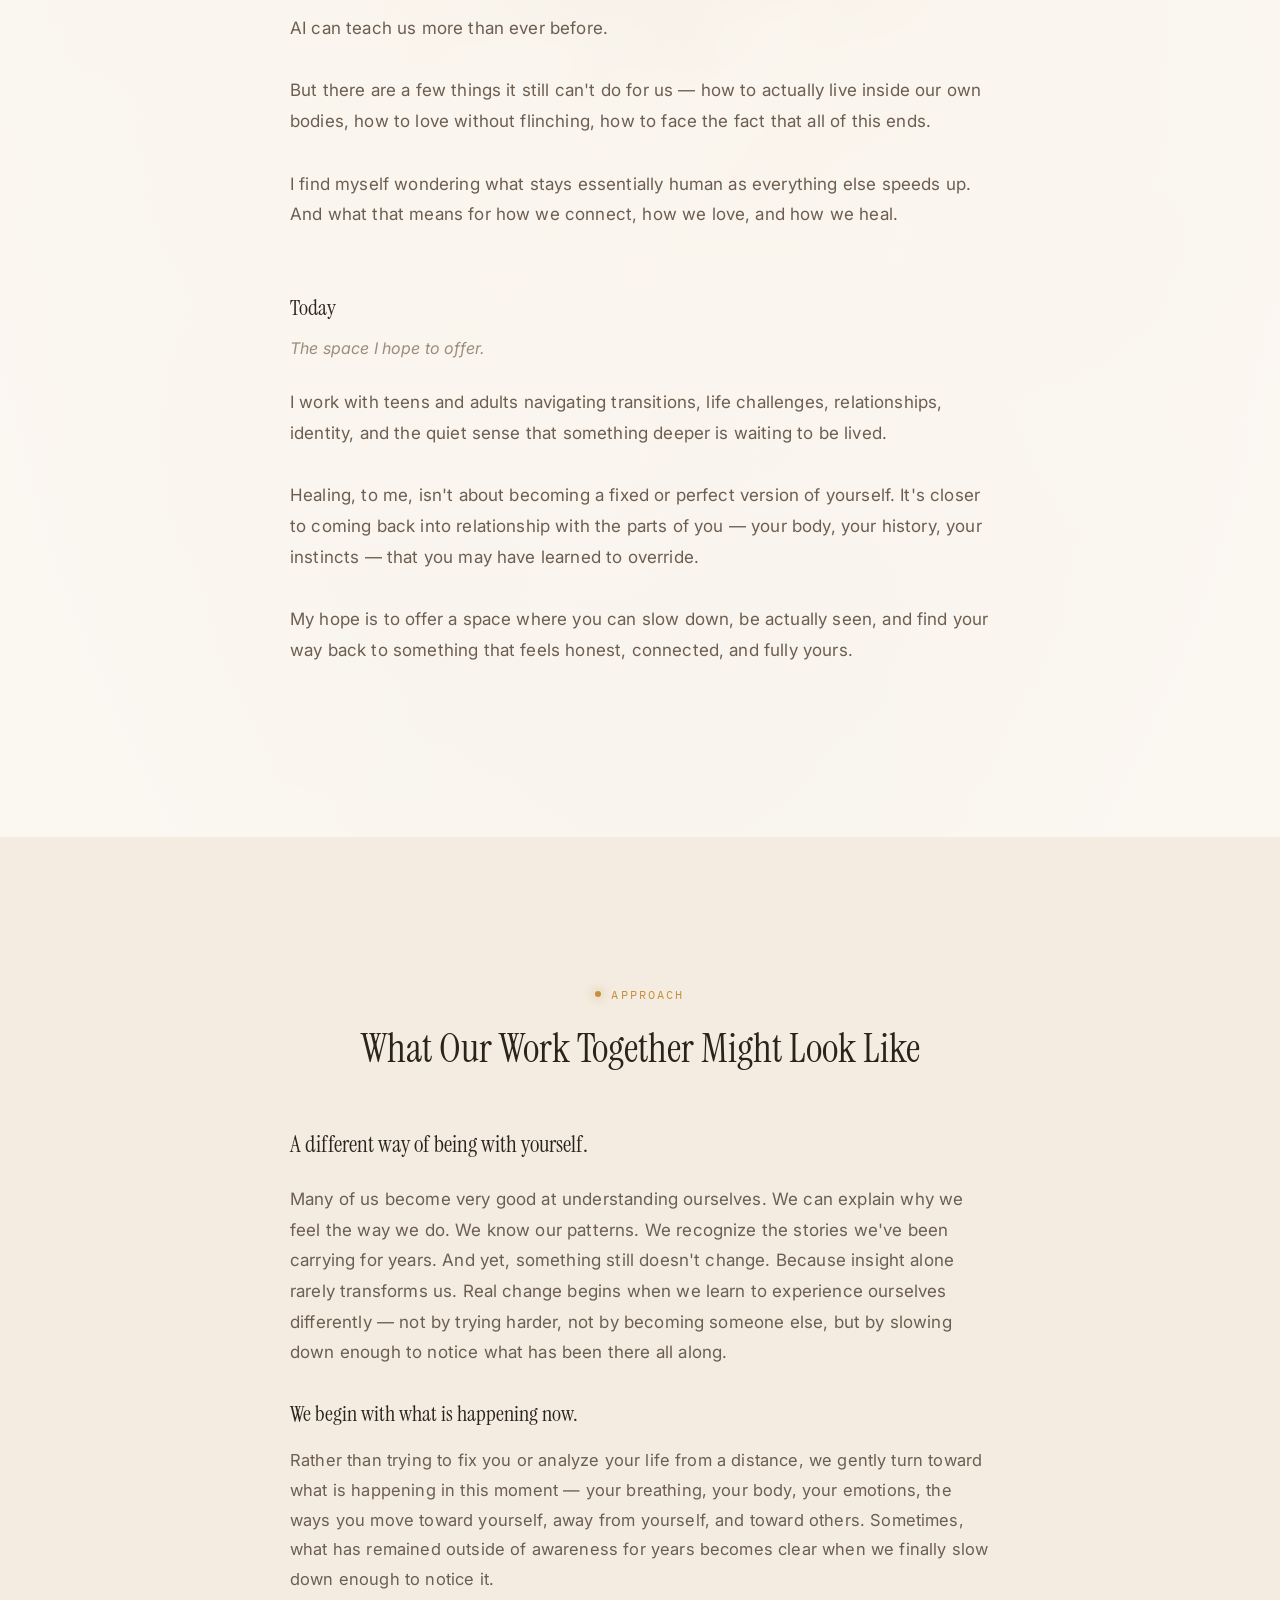
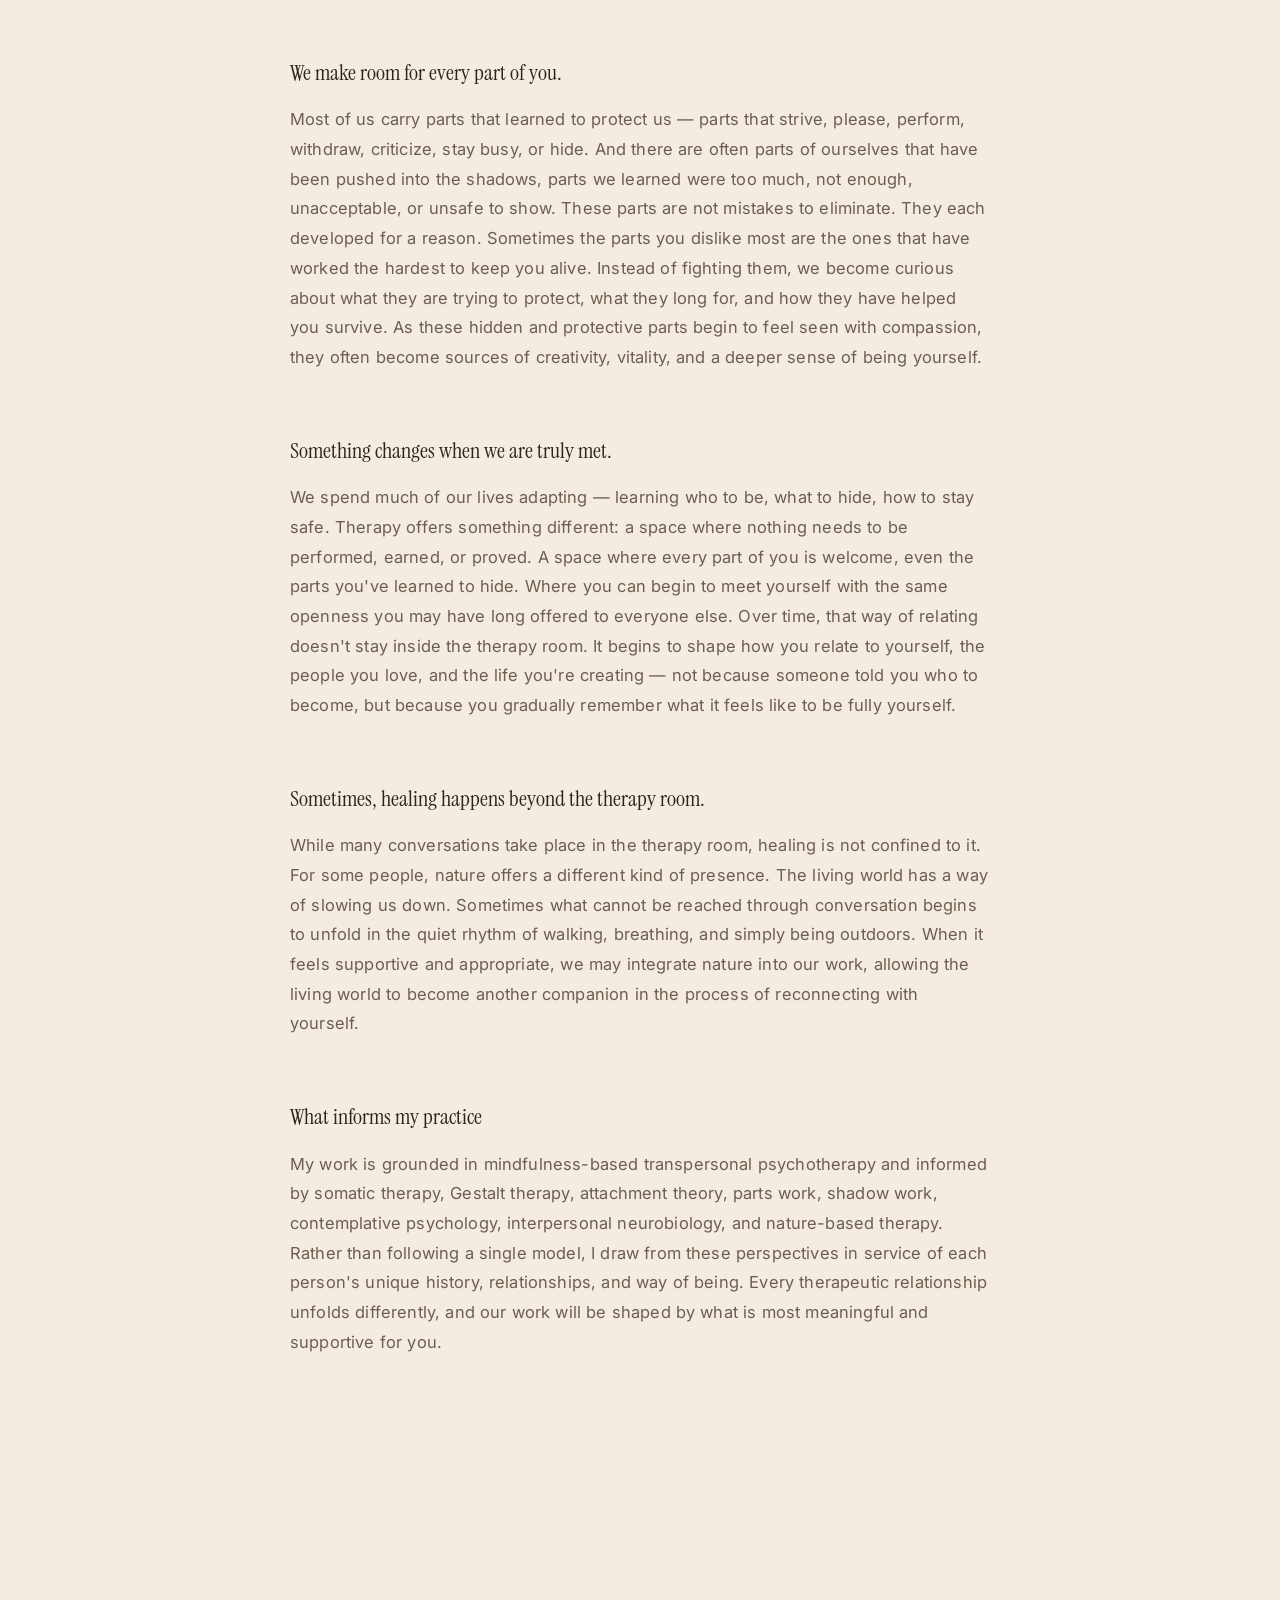
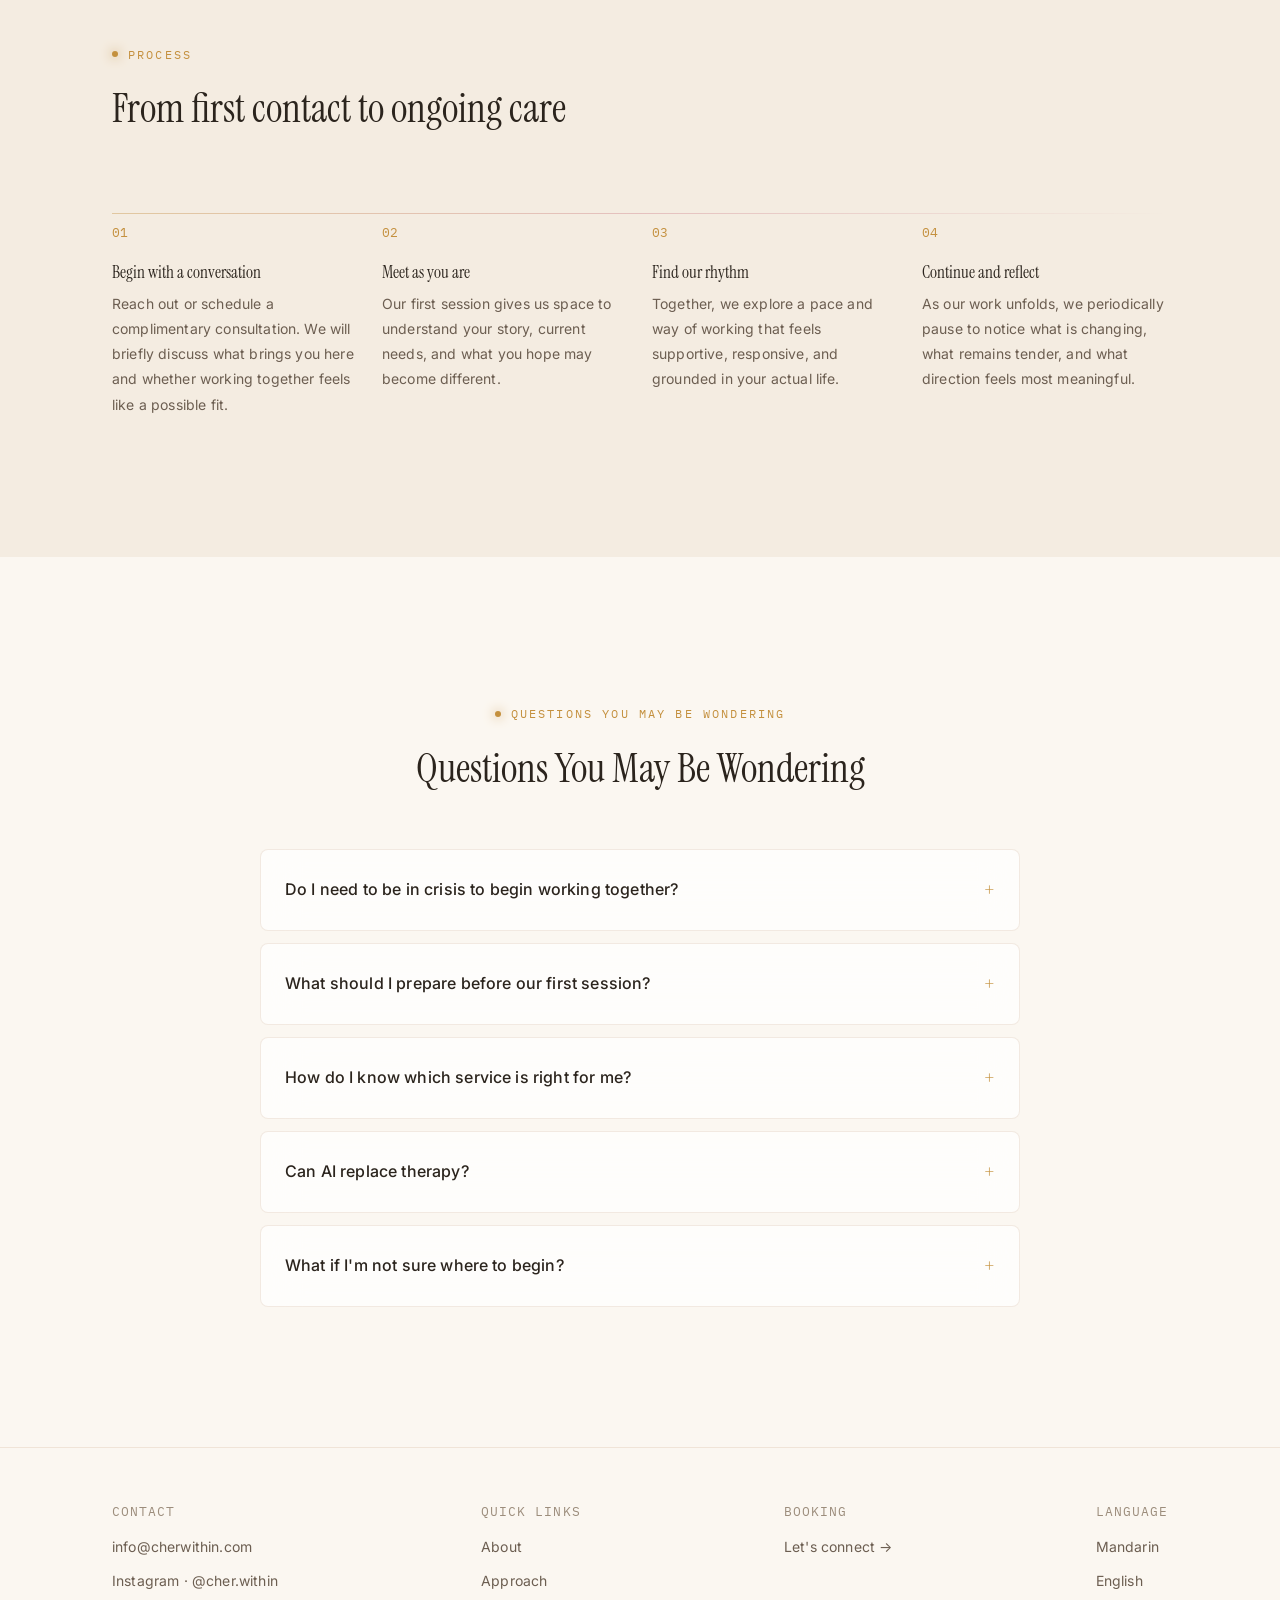
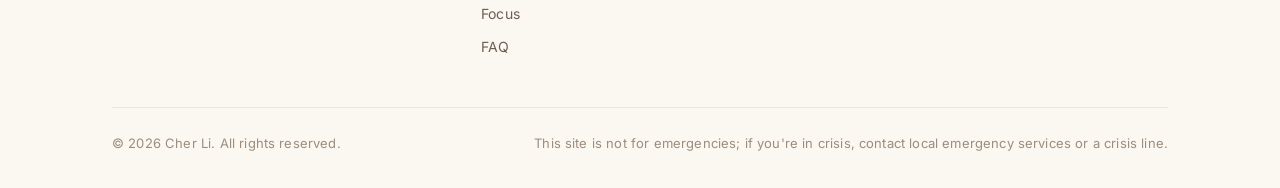
==== commit a9718861: "Redesign typography system: serif display face, lighter weights, more whitespace - Swap display font" ====
--- a/index.html
+++ b/index.html
@@ -6,7 +6,7 @@
 <title>Cher Within · Cher Li · Mind · Love · AI</title>
 <meta name="description" content="Cher Within — Cher Li, a therapist and coach bridging psychology, consciousness, and AI, exploring human flourishing in the age of AI.">
 <link rel="preconnect" href="https://fonts.googleapis.com">
-<link href="https://fonts.googleapis.com/css2?family=Space+Grotesk:wght@500;600;700&family=Inter:wght@400;500;700&family=IBM+Plex+Mono:wght@400;500&display=swap" rel="stylesheet">
+<link href="https://fonts.googleapis.com/css2?family=Instrument+Serif:ital@0;1&family=Inter:wght@400;500;700&family=IBM+Plex+Mono:wght@400;500&display=swap" rel="stylesheet">
 <link rel="stylesheet" href="styles.css">
 <style>body{ font-family: 'Inter', 'Noto Sans SC', sans-serif; }</style>
 </head>
--- a/styles.css
+++ b/styles.css
@@ -19,8 +19,11 @@
   --text-tertiary: #9C8D7C;
   --shadow-soft: 0 24px 60px -28px rgba(180, 130, 90, 0.35);
 
-  /* Type */
-  --font-display: 'Space Grotesk', 'Noto Sans SC', sans-serif;
+  /* Type
+     --font-display is the single swap point for the serif display face.
+     Instrument Serif is the stand-in used here; to move to Canela later,
+     change only this line (and the matching @font-face/<link> import). */
+  --font-display: 'Instrument Serif', 'Noto Serif SC', serif;
   --font-body: 'Noto Sans SC', 'Inter', sans-serif;
   --font-mono: 'IBM Plex Mono', monospace;
 
@@ -43,7 +46,9 @@
   background: var(--bg);
   color: var(--text-primary);
   font-family: var(--font-body);
-  line-height: 1.7;
+  font-weight: 400;
+  line-height: 1.8;
+  letter-spacing: 0.01em;
   overflow-x: hidden;
   -webkit-font-smoothing: antialiased;
 }
@@ -80,20 +85,20 @@
 
 h1, h2, h3, h4 {
   font-family: var(--font-display);
-  font-weight: 600;
-  line-height: 1.2;
-  letter-spacing: -0.01em;
-}
-
-section { position: relative; padding: 120px 0; }
+  font-weight: 400;
+  line-height: 1.3;
+  letter-spacing: 0;
+}
+
+section { position: relative; padding: 140px 0; }
 @media (max-width: 768px) { section { padding: 80px 0; } }
 
 .section-head {
   max-width: 640px;
-  margin-bottom: 64px;
-}
-.section-head h2 { font-size: clamp(28px, 4vw, 40px); margin-bottom: 16px; }
-.section-head p { color: var(--text-secondary); font-size: 17px; }
+  margin-bottom: 80px;
+}
+.section-head h2 { font-size: clamp(28px, 4vw, 40px); line-height: 1.25; margin-bottom: 20px; }
+.section-head p { color: var(--text-secondary); font-size: 17px; margin-top: 12px; }
 
 /* ---------- Nav ---------- */
 .nav {
@@ -114,8 +119,8 @@
 }
 .logo {
   font-family: var(--font-display);
-  font-size: 18px;
-  font-weight: 700;
+  font-size: 20px;
+  font-weight: 400;
   display: flex;
   align-items: center;
   gap: 10px;
@@ -131,6 +136,8 @@
   display: flex;
   gap: 36px;
   font-size: 14px;
+  font-weight: 500;
+  letter-spacing: 0.02em;
   color: var(--text-secondary);
 }
 .nav-links a:hover { color: var(--text-primary); }
@@ -252,7 +259,8 @@
 }
 .hero h1 {
   font-size: clamp(38px, 6vw, 64px);
-  margin-bottom: 24px;
+  line-height: 1.2;
+  margin-bottom: 28px;
 }
 .hero h1 .accent {
   background: linear-gradient(120deg, var(--accent-cyan), var(--accent-violet));
@@ -263,8 +271,8 @@
 .hero-sub {
   font-size: 18px;
   color: var(--text-secondary);
-  max-width: 540px;
-  margin-bottom: 40px;
+  max-width: 560px;
+  margin-bottom: 44px;
 }
 .hero-cta { display: flex; gap: 16px; flex-wrap: wrap; }
 
@@ -275,7 +283,8 @@
   padding: 14px 28px;
   border-radius: 30px;
   font-size: 15px;
-  font-weight: 600;
+  font-weight: 500;
+  letter-spacing: 0.01em;
   cursor: pointer;
   transition: all 0.25s ease;
   border: 1px solid transparent;
@@ -300,7 +309,7 @@
   z-index: 2;
   display: flex;
   gap: 48px;
-  margin-top: 72px;
+  margin-top: 80px;
   padding-top: 32px;
   border-top: 1px solid var(--border);
   max-width: 720px;
@@ -503,7 +512,7 @@
   font-size: 20px;
 }
 .mobile-drawer.open { display: flex; }
-.mobile-drawer a { color: var(--text-primary); }
+.mobile-drawer a { color: var(--text-primary); font-weight: 500; letter-spacing: 0.02em; }
 .mobile-close {
   position: absolute;
   top: 24px; right: 32px;
@@ -523,7 +532,7 @@
 
 /* ---------- Manifesto (宣言式金句区块) ---------- */
 .manifesto {
-  padding: 100px 0;
+  padding: 120px 0;
 }
 .manifesto-inner {
   max-width: 820px;
@@ -540,8 +549,9 @@
 .manifesto p {
   font-family: var(--font-display);
   font-size: clamp(22px, 3.4vw, 32px);
-  font-weight: 500;
-  line-height: 1.5;
+  font-weight: 400;
+  line-height: 1.6;
+  letter-spacing: 0;
   color: var(--text-primary);
   font-style: italic;
 }
@@ -561,49 +571,48 @@
 .prose p {
   font-size: 17px;
   color: var(--text-secondary);
-  margin-bottom: 26px;
+  max-width: 70ch;
+  margin-bottom: 32px;
 }
 .prose blockquote {
-  margin: 40px 0;
+  margin: 48px 0;
   padding: 4px 0 4px 24px;
   border-left: 2px solid var(--border-strong);
   font-family: var(--font-display);
   font-style: italic;
-  font-size: 19px;
+  font-size: 20px;
   color: var(--text-primary);
   line-height: 1.6;
 }
-.story-block { margin-bottom: 56px; }
+.story-block { margin-bottom: 64px; }
 .story-block:last-child { margin-bottom: 0; }
 .story-block h3 {
-  font-size: 20px;
-  margin-bottom: 10px;
+  font-size: 22px;
+  margin-bottom: 12px;
   color: var(--text-primary);
-  text-transform: uppercase;
-  letter-spacing: 0.04em;
 }
 .prose p.story-lead {
   font-style: italic;
   color: var(--text-tertiary);
   font-size: 16px;
-  margin-bottom: 20px;
-}
-.approach-block { margin-bottom: 56px; }
+  margin-bottom: 24px;
+}
+.approach-block { margin-bottom: 64px; }
 .approach-block:last-child { margin-bottom: 0; }
 .approach-block h3 {
-  font-size: 21px;
-  margin-bottom: 16px;
+  font-size: 22px;
+  margin-bottom: 18px;
   color: var(--text-primary);
 }
 .approach-block p { font-size: 16.5px; color: var(--text-secondary); margin-bottom: 0; }
 .prose p.approach-lead {
   font-family: var(--font-display);
-  font-size: 21px;
-  font-weight: 600;
-  line-height: 1.2;
-  letter-spacing: -0.01em;
+  font-size: 23px;
+  font-weight: 400;
+  line-height: 1.35;
+  letter-spacing: 0;
   color: var(--text-primary);
-  margin-bottom: 20px;
+  margin-bottom: 24px;
 }
 
 /* ---------- Focus reasons (适合人群自查) ---------- */
@@ -611,13 +620,13 @@
   max-width: 700px;
   margin: 0 auto;
   display: grid;
-  gap: 28px;
+  gap: 32px;
 }
 .focus-reason h3 {
-  font-size: 19px;
-  font-weight: 700;
+  font-size: 21px;
+  font-style: italic;
   color: var(--accent-cyan);
-  margin-bottom: 8px;
+  margin-bottom: 10px;
 }
 .focus-reason p {
   color: var(--text-secondary);
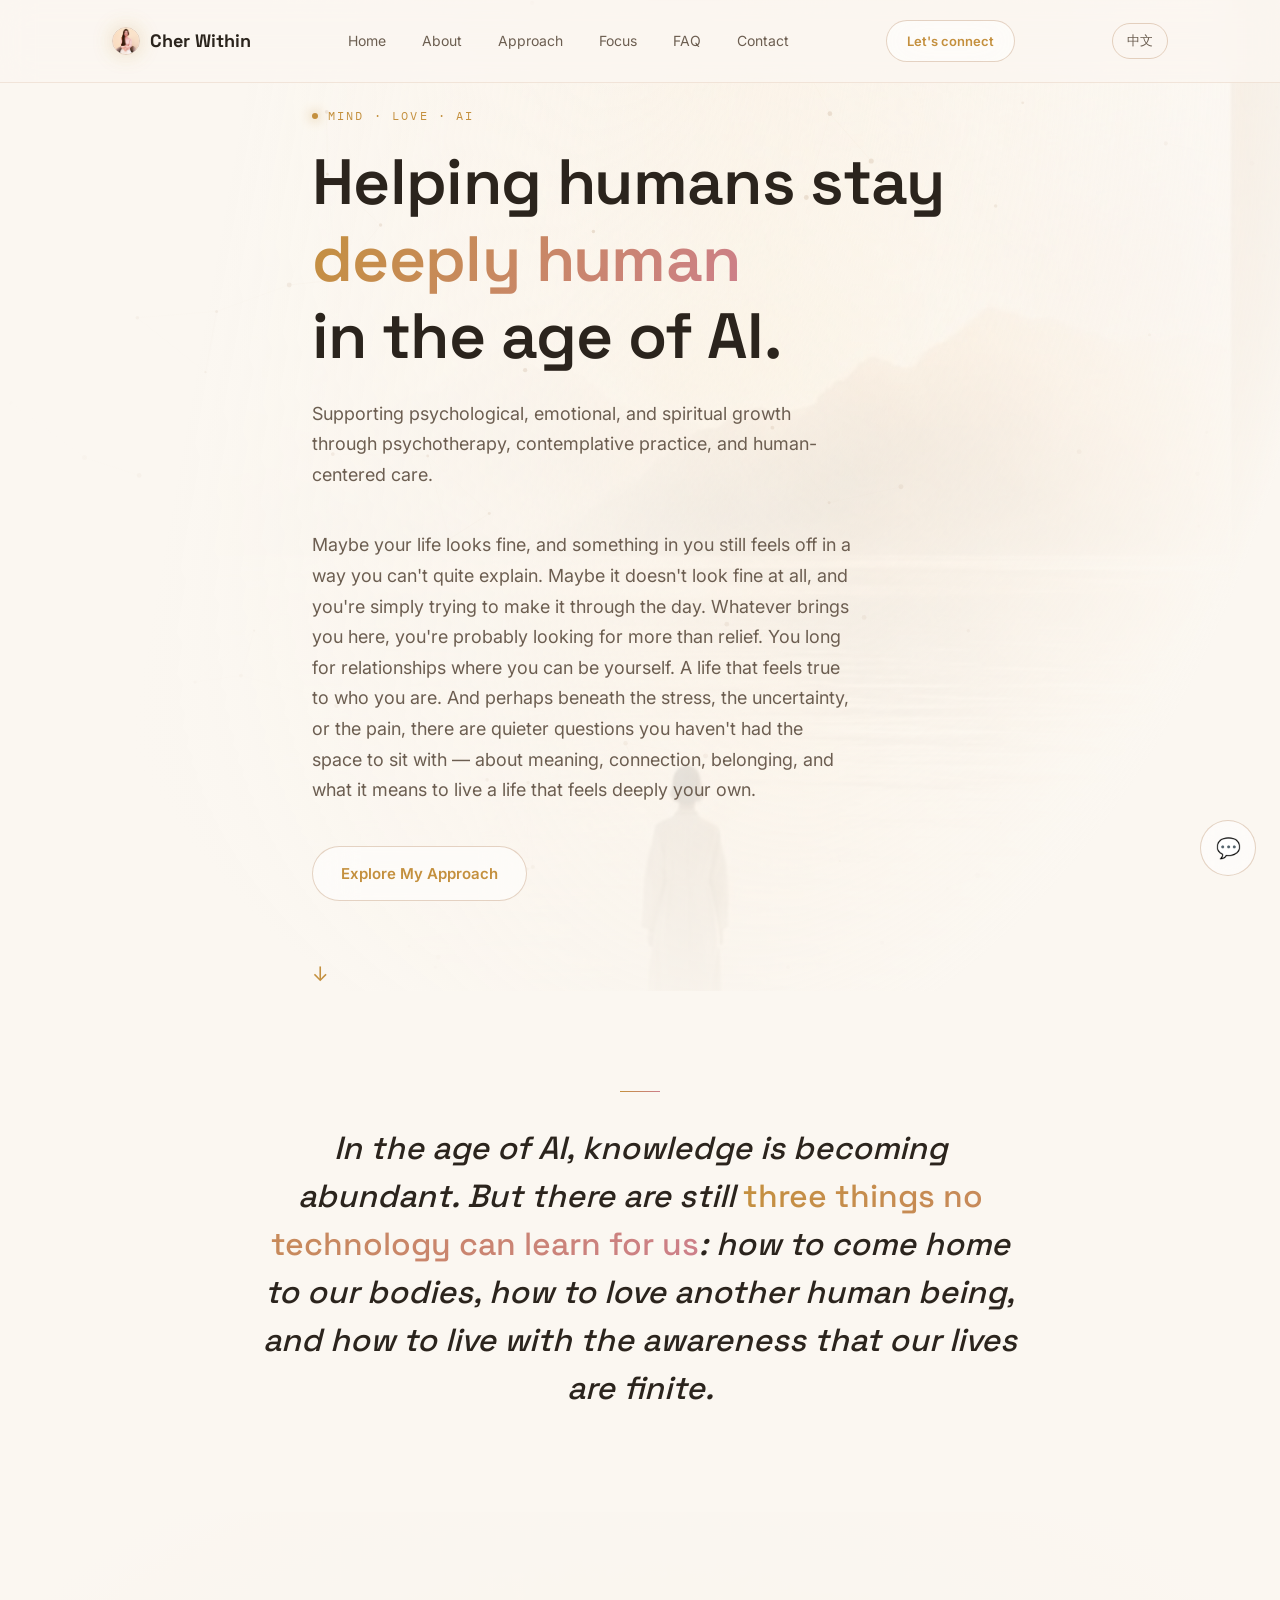
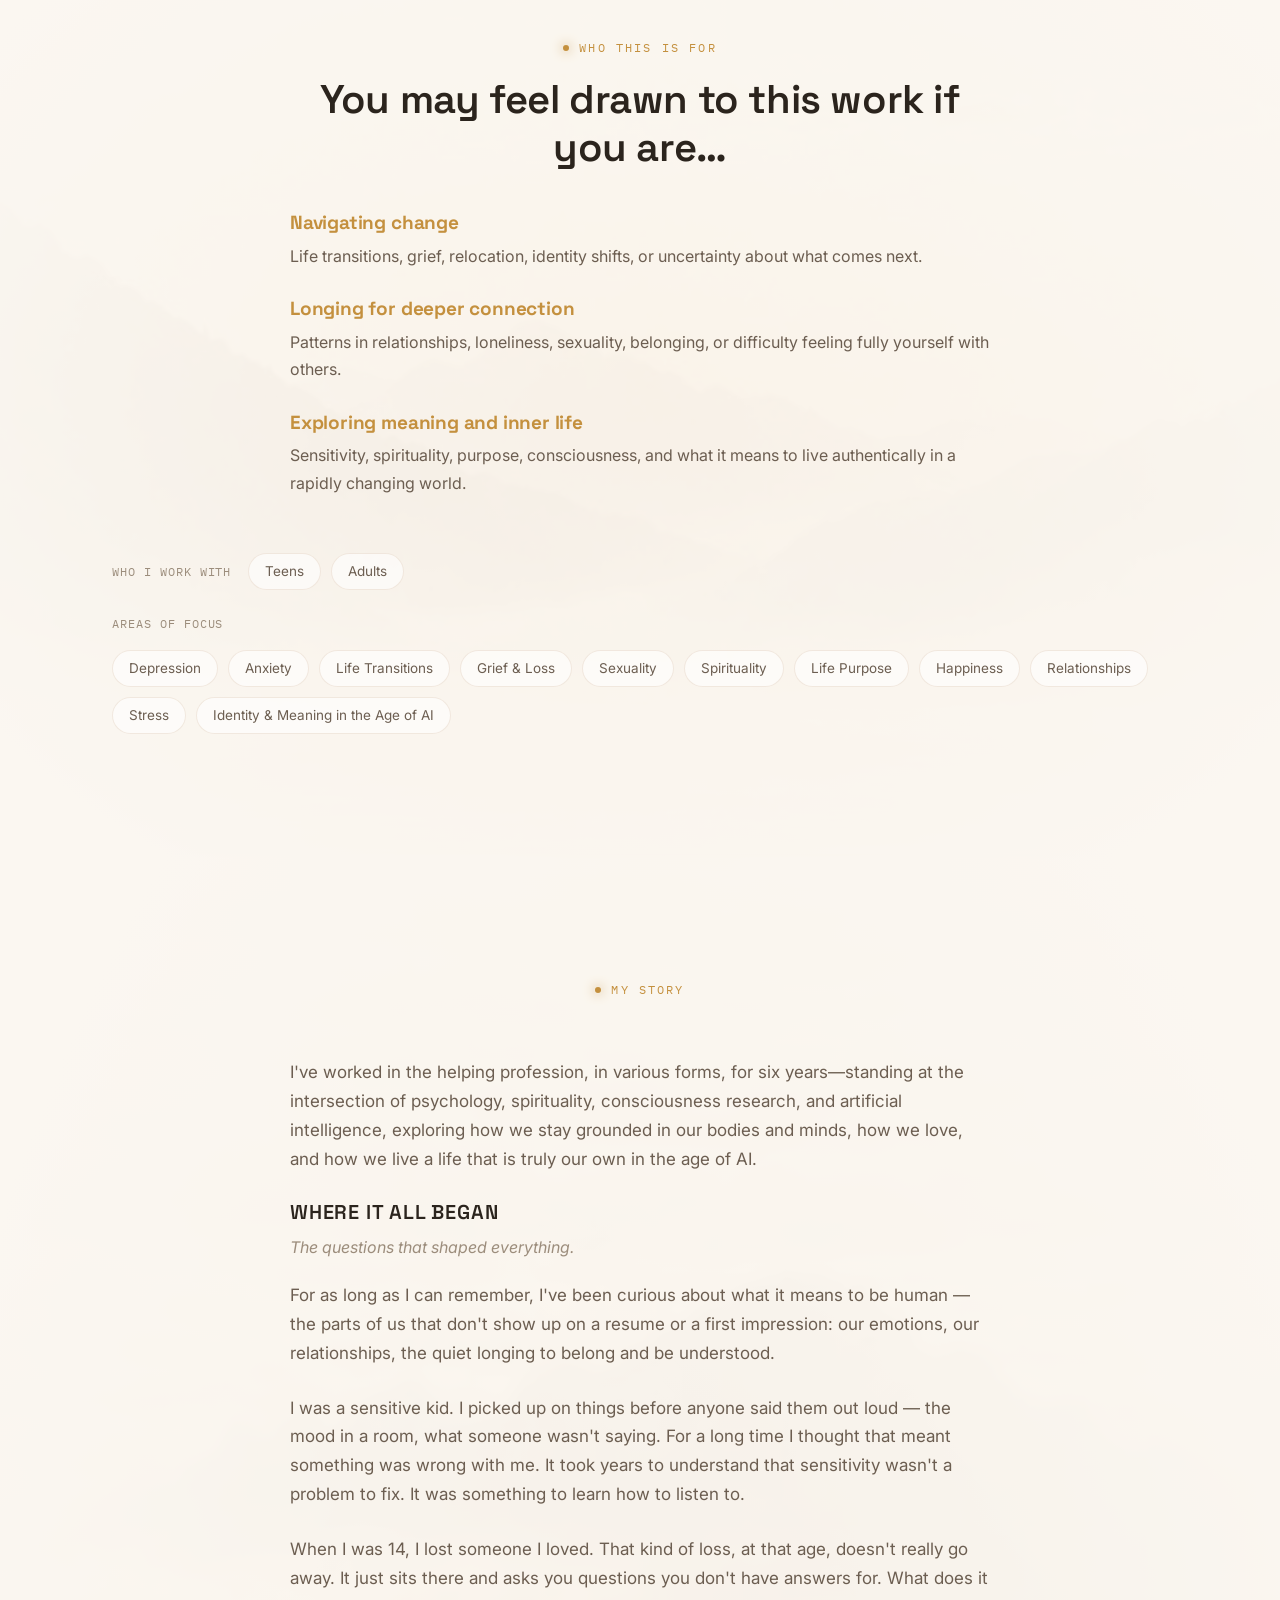
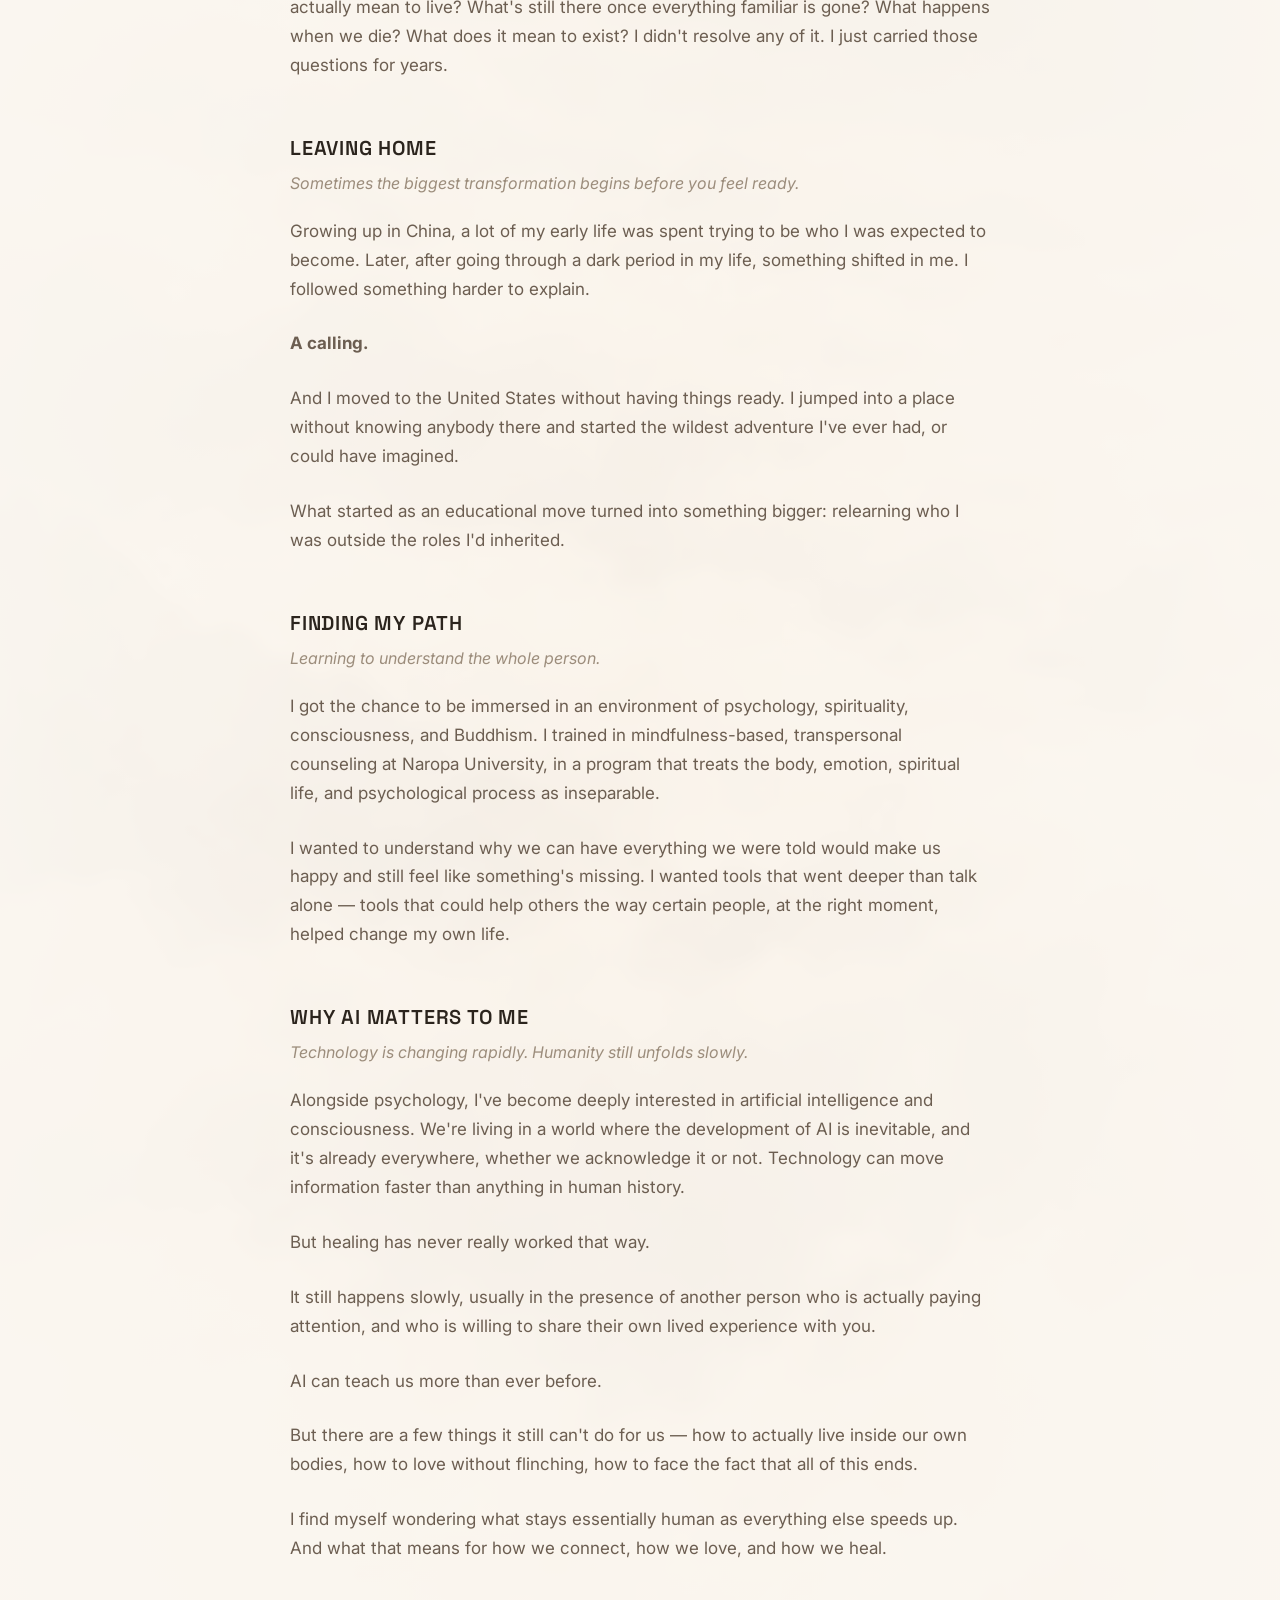
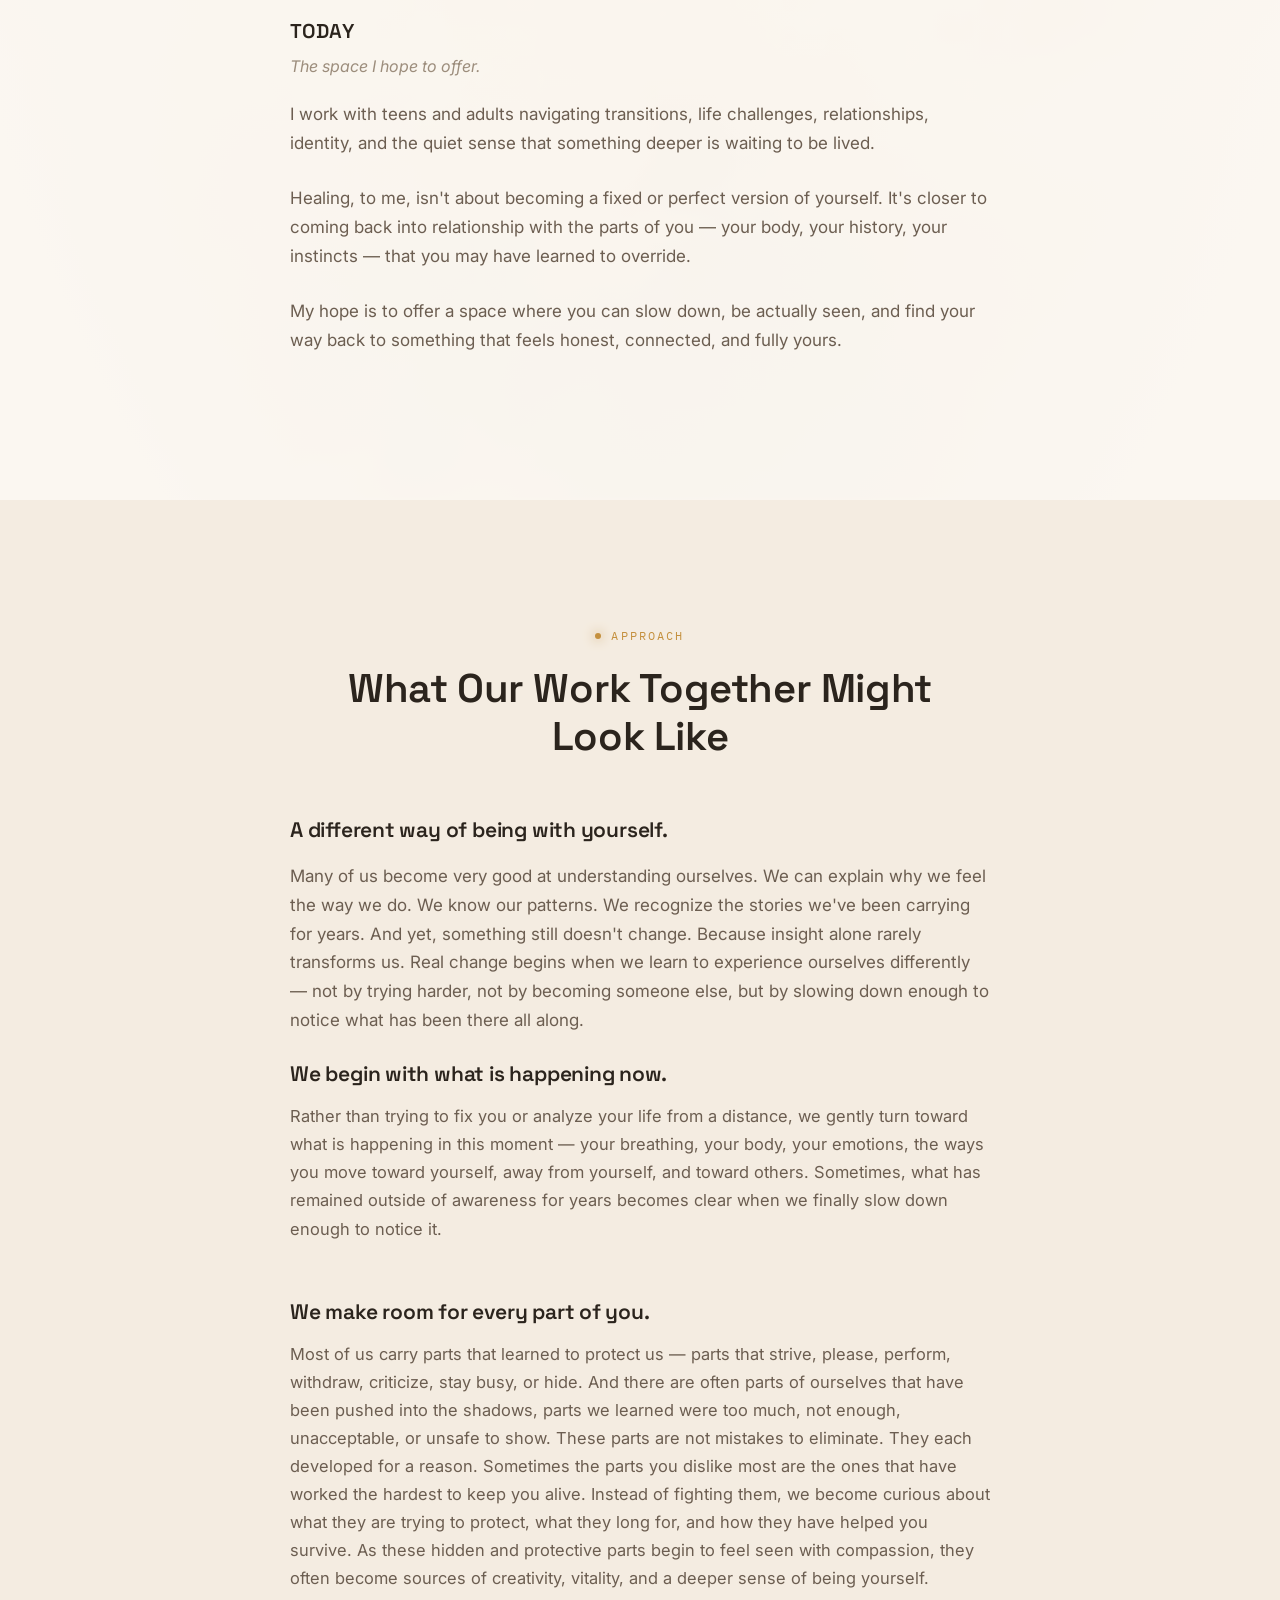
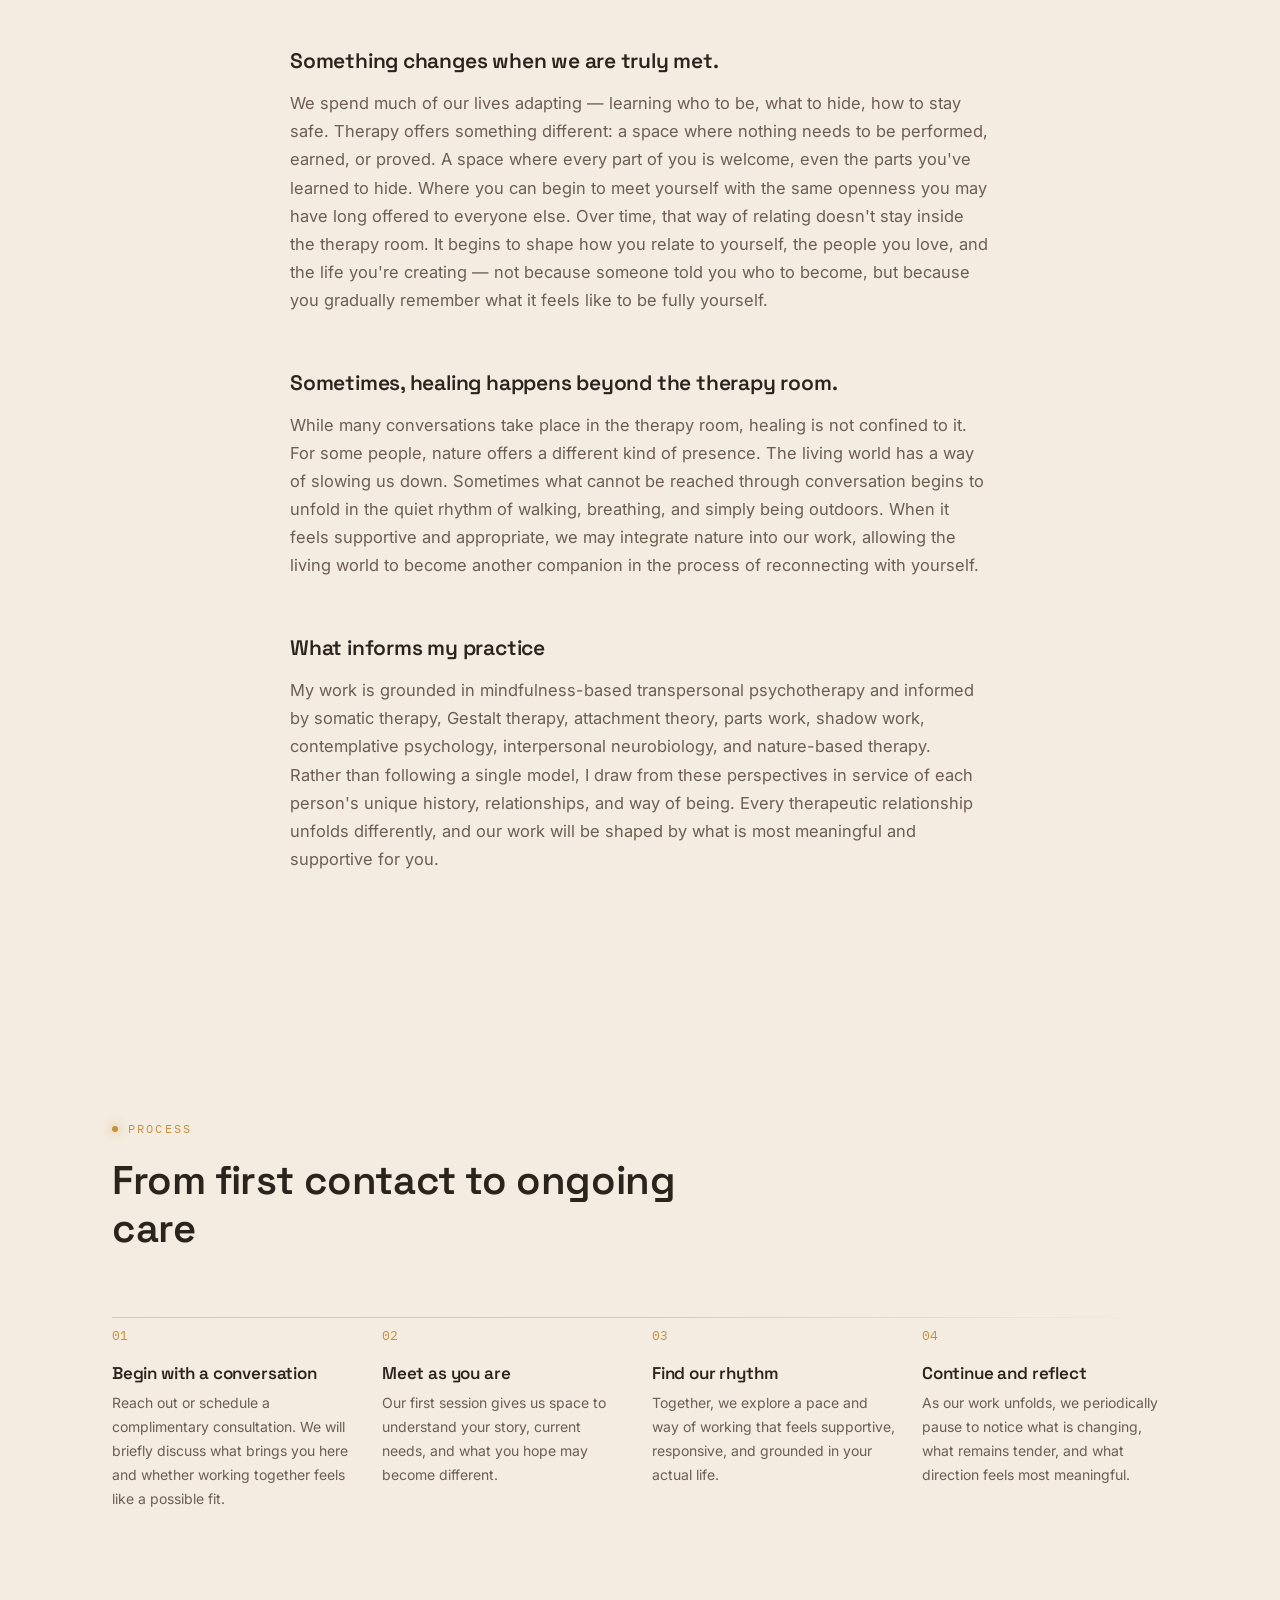
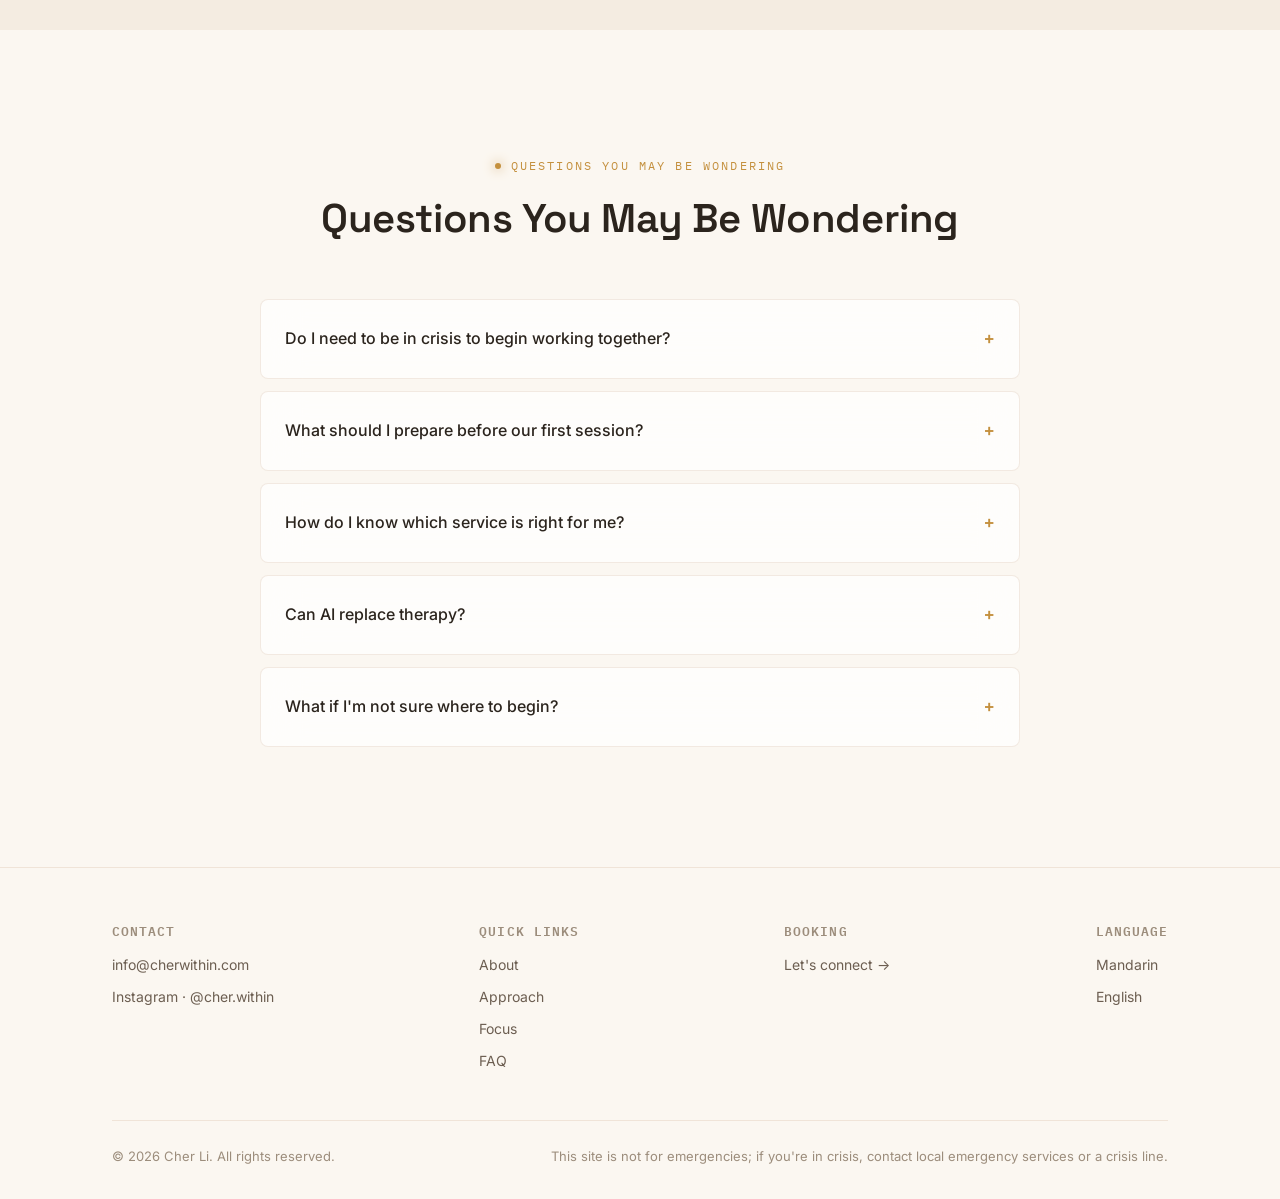
==== commit 99cfa3c9: "Revert "Redesign typography system: serif display face, lighter weights, more whitespace" This rever" ====
--- a/index.html
+++ b/index.html
@@ -6,7 +6,7 @@
 <title>Cher Within · Cher Li · Mind · Love · AI</title>
 <meta name="description" content="Cher Within — Cher Li, a therapist and coach bridging psychology, consciousness, and AI, exploring human flourishing in the age of AI.">
 <link rel="preconnect" href="https://fonts.googleapis.com">
-<link href="https://fonts.googleapis.com/css2?family=Instrument+Serif:ital@0;1&family=Inter:wght@400;500;700&family=IBM+Plex+Mono:wght@400;500&display=swap" rel="stylesheet">
+<link href="https://fonts.googleapis.com/css2?family=Space+Grotesk:wght@500;600;700&family=Inter:wght@400;500;700&family=IBM+Plex+Mono:wght@400;500&display=swap" rel="stylesheet">
 <link rel="stylesheet" href="styles.css">
 <style>body{ font-family: 'Inter', 'Noto Sans SC', sans-serif; }</style>
 </head>
--- a/styles.css
+++ b/styles.css
@@ -19,11 +19,8 @@
   --text-tertiary: #9C8D7C;
   --shadow-soft: 0 24px 60px -28px rgba(180, 130, 90, 0.35);
 
-  /* Type
-     --font-display is the single swap point for the serif display face.
-     Instrument Serif is the stand-in used here; to move to Canela later,
-     change only this line (and the matching @font-face/<link> import). */
-  --font-display: 'Instrument Serif', 'Noto Serif SC', serif;
+  /* Type */
+  --font-display: 'Space Grotesk', 'Noto Sans SC', sans-serif;
   --font-body: 'Noto Sans SC', 'Inter', sans-serif;
   --font-mono: 'IBM Plex Mono', monospace;
 
@@ -46,9 +43,7 @@
   background: var(--bg);
   color: var(--text-primary);
   font-family: var(--font-body);
-  font-weight: 400;
-  line-height: 1.8;
-  letter-spacing: 0.01em;
+  line-height: 1.7;
   overflow-x: hidden;
   -webkit-font-smoothing: antialiased;
 }
@@ -85,20 +80,20 @@
 
 h1, h2, h3, h4 {
   font-family: var(--font-display);
-  font-weight: 400;
-  line-height: 1.3;
-  letter-spacing: 0;
-}
-
-section { position: relative; padding: 140px 0; }
+  font-weight: 600;
+  line-height: 1.2;
+  letter-spacing: -0.01em;
+}
+
+section { position: relative; padding: 120px 0; }
 @media (max-width: 768px) { section { padding: 80px 0; } }
 
 .section-head {
   max-width: 640px;
-  margin-bottom: 80px;
-}
-.section-head h2 { font-size: clamp(28px, 4vw, 40px); line-height: 1.25; margin-bottom: 20px; }
-.section-head p { color: var(--text-secondary); font-size: 17px; margin-top: 12px; }
+  margin-bottom: 64px;
+}
+.section-head h2 { font-size: clamp(28px, 4vw, 40px); margin-bottom: 16px; }
+.section-head p { color: var(--text-secondary); font-size: 17px; }
 
 /* ---------- Nav ---------- */
 .nav {
@@ -119,8 +114,8 @@
 }
 .logo {
   font-family: var(--font-display);
-  font-size: 20px;
-  font-weight: 400;
+  font-size: 18px;
+  font-weight: 700;
   display: flex;
   align-items: center;
   gap: 10px;
@@ -136,8 +131,6 @@
   display: flex;
   gap: 36px;
   font-size: 14px;
-  font-weight: 500;
-  letter-spacing: 0.02em;
   color: var(--text-secondary);
 }
 .nav-links a:hover { color: var(--text-primary); }
@@ -259,8 +252,7 @@
 }
 .hero h1 {
   font-size: clamp(38px, 6vw, 64px);
-  line-height: 1.2;
-  margin-bottom: 28px;
+  margin-bottom: 24px;
 }
 .hero h1 .accent {
   background: linear-gradient(120deg, var(--accent-cyan), var(--accent-violet));
@@ -271,8 +263,8 @@
 .hero-sub {
   font-size: 18px;
   color: var(--text-secondary);
-  max-width: 560px;
-  margin-bottom: 44px;
+  max-width: 540px;
+  margin-bottom: 40px;
 }
 .hero-cta { display: flex; gap: 16px; flex-wrap: wrap; }
 
@@ -283,8 +275,7 @@
   padding: 14px 28px;
   border-radius: 30px;
   font-size: 15px;
-  font-weight: 500;
-  letter-spacing: 0.01em;
+  font-weight: 600;
   cursor: pointer;
   transition: all 0.25s ease;
   border: 1px solid transparent;
@@ -309,7 +300,7 @@
   z-index: 2;
   display: flex;
   gap: 48px;
-  margin-top: 80px;
+  margin-top: 72px;
   padding-top: 32px;
   border-top: 1px solid var(--border);
   max-width: 720px;
@@ -512,7 +503,7 @@
   font-size: 20px;
 }
 .mobile-drawer.open { display: flex; }
-.mobile-drawer a { color: var(--text-primary); font-weight: 500; letter-spacing: 0.02em; }
+.mobile-drawer a { color: var(--text-primary); }
 .mobile-close {
   position: absolute;
   top: 24px; right: 32px;
@@ -532,7 +523,7 @@
 
 /* ---------- Manifesto (宣言式金句区块) ---------- */
 .manifesto {
-  padding: 120px 0;
+  padding: 100px 0;
 }
 .manifesto-inner {
   max-width: 820px;
@@ -549,9 +540,8 @@
 .manifesto p {
   font-family: var(--font-display);
   font-size: clamp(22px, 3.4vw, 32px);
-  font-weight: 400;
-  line-height: 1.6;
-  letter-spacing: 0;
+  font-weight: 500;
+  line-height: 1.5;
   color: var(--text-primary);
   font-style: italic;
 }
@@ -571,48 +561,49 @@
 .prose p {
   font-size: 17px;
   color: var(--text-secondary);
-  max-width: 70ch;
-  margin-bottom: 32px;
+  margin-bottom: 26px;
 }
 .prose blockquote {
-  margin: 48px 0;
+  margin: 40px 0;
   padding: 4px 0 4px 24px;
   border-left: 2px solid var(--border-strong);
   font-family: var(--font-display);
   font-style: italic;
-  font-size: 20px;
+  font-size: 19px;
   color: var(--text-primary);
   line-height: 1.6;
 }
-.story-block { margin-bottom: 64px; }
+.story-block { margin-bottom: 56px; }
 .story-block:last-child { margin-bottom: 0; }
 .story-block h3 {
-  font-size: 22px;
-  margin-bottom: 12px;
+  font-size: 20px;
+  margin-bottom: 10px;
   color: var(--text-primary);
+  text-transform: uppercase;
+  letter-spacing: 0.04em;
 }
 .prose p.story-lead {
   font-style: italic;
   color: var(--text-tertiary);
   font-size: 16px;
-  margin-bottom: 24px;
-}
-.approach-block { margin-bottom: 64px; }
+  margin-bottom: 20px;
+}
+.approach-block { margin-bottom: 56px; }
 .approach-block:last-child { margin-bottom: 0; }
 .approach-block h3 {
-  font-size: 22px;
-  margin-bottom: 18px;
+  font-size: 21px;
+  margin-bottom: 16px;
   color: var(--text-primary);
 }
 .approach-block p { font-size: 16.5px; color: var(--text-secondary); margin-bottom: 0; }
 .prose p.approach-lead {
   font-family: var(--font-display);
-  font-size: 23px;
-  font-weight: 400;
-  line-height: 1.35;
-  letter-spacing: 0;
+  font-size: 21px;
+  font-weight: 600;
+  line-height: 1.2;
+  letter-spacing: -0.01em;
   color: var(--text-primary);
-  margin-bottom: 24px;
+  margin-bottom: 20px;
 }
 
 /* ---------- Focus reasons (适合人群自查) ---------- */
@@ -620,13 +611,13 @@
   max-width: 700px;
   margin: 0 auto;
   display: grid;
-  gap: 32px;
+  gap: 28px;
 }
 .focus-reason h3 {
-  font-size: 21px;
-  font-style: italic;
+  font-size: 19px;
+  font-weight: 700;
   color: var(--accent-cyan);
-  margin-bottom: 10px;
+  margin-bottom: 8px;
 }
 .focus-reason p {
   color: var(--text-secondary);
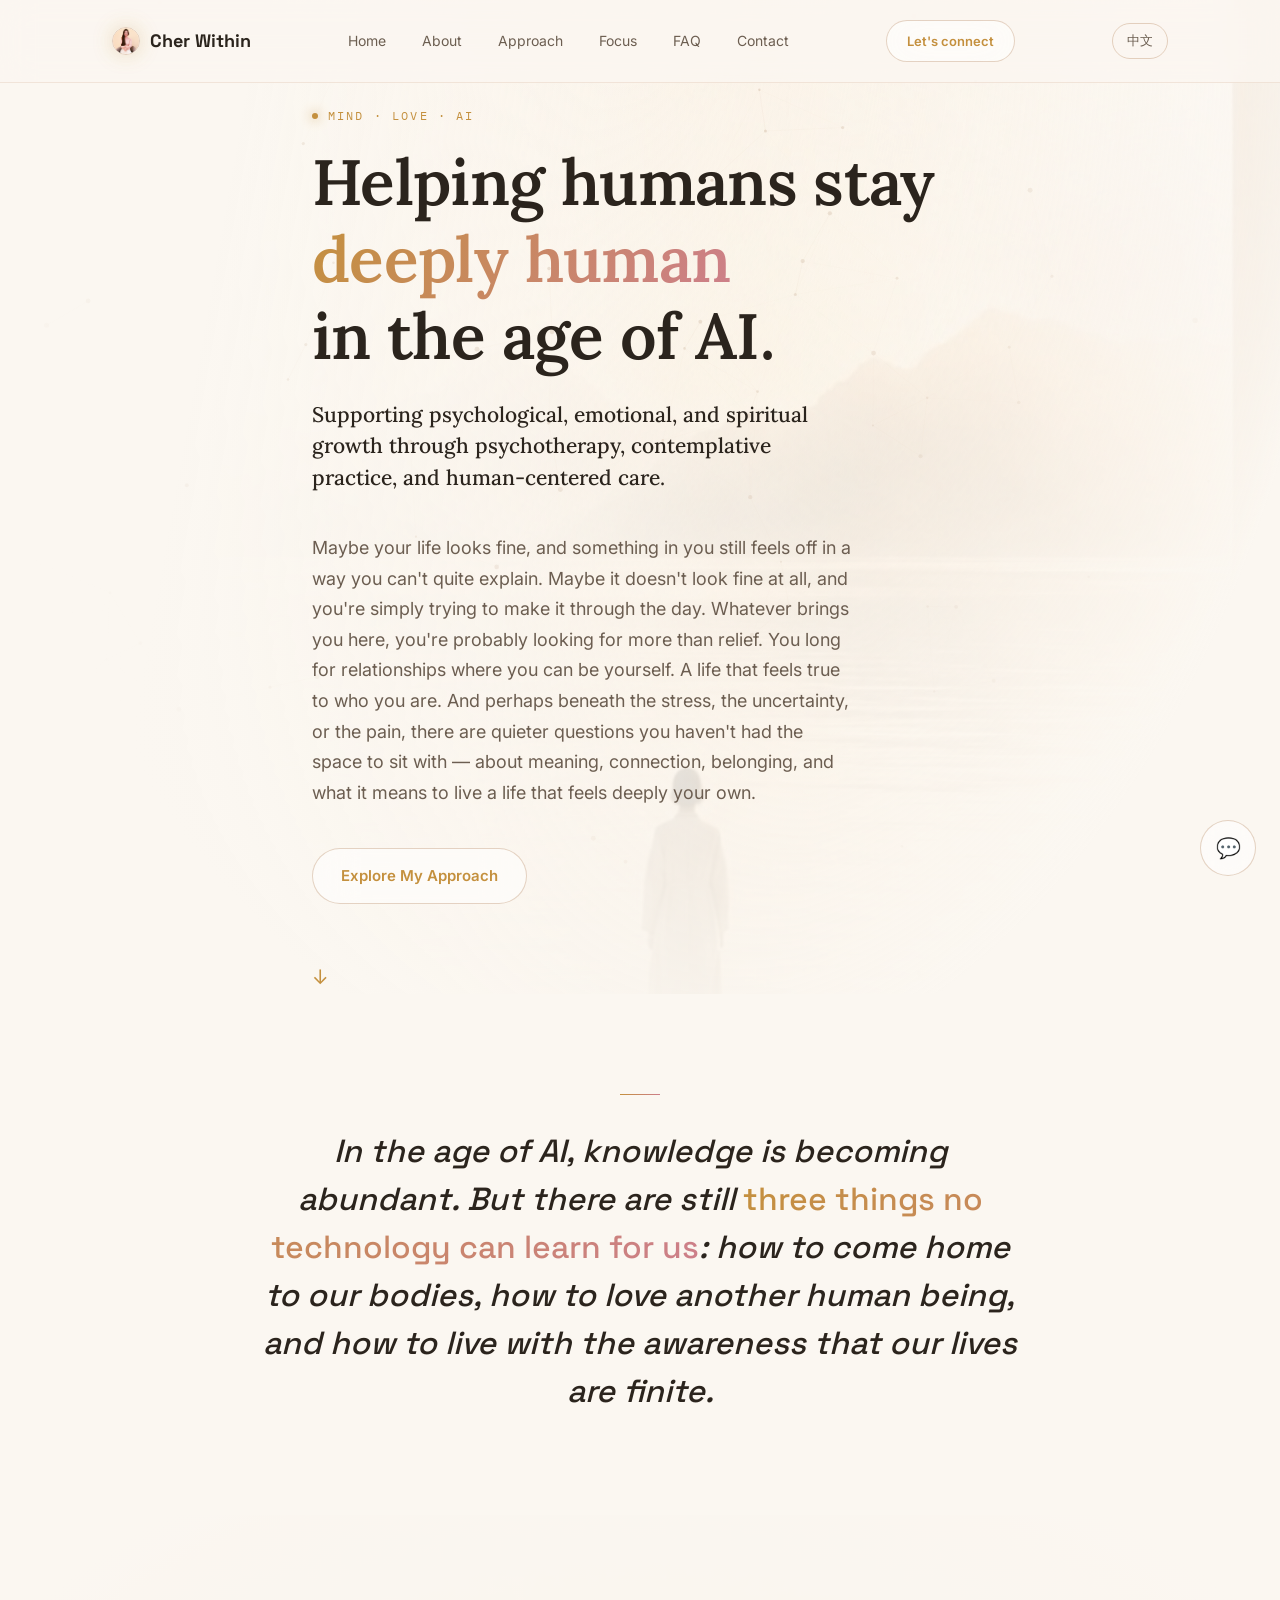
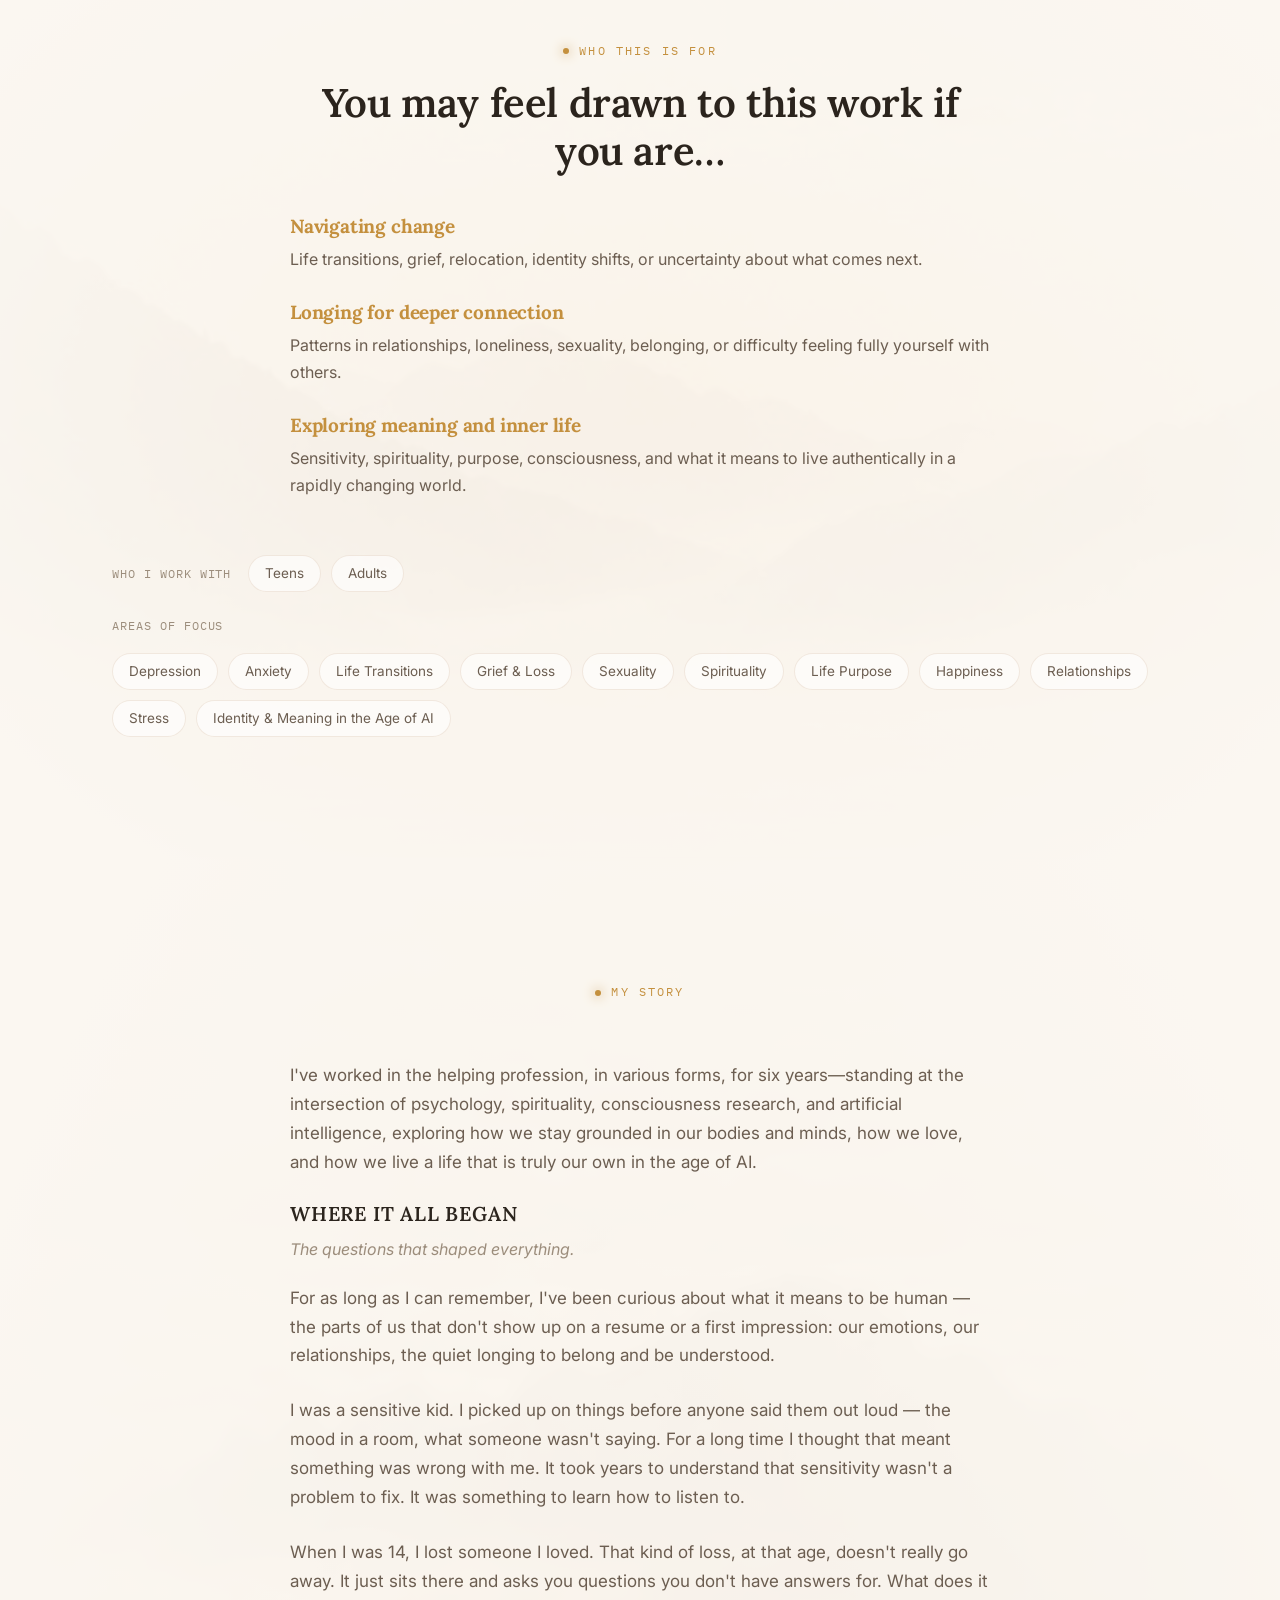
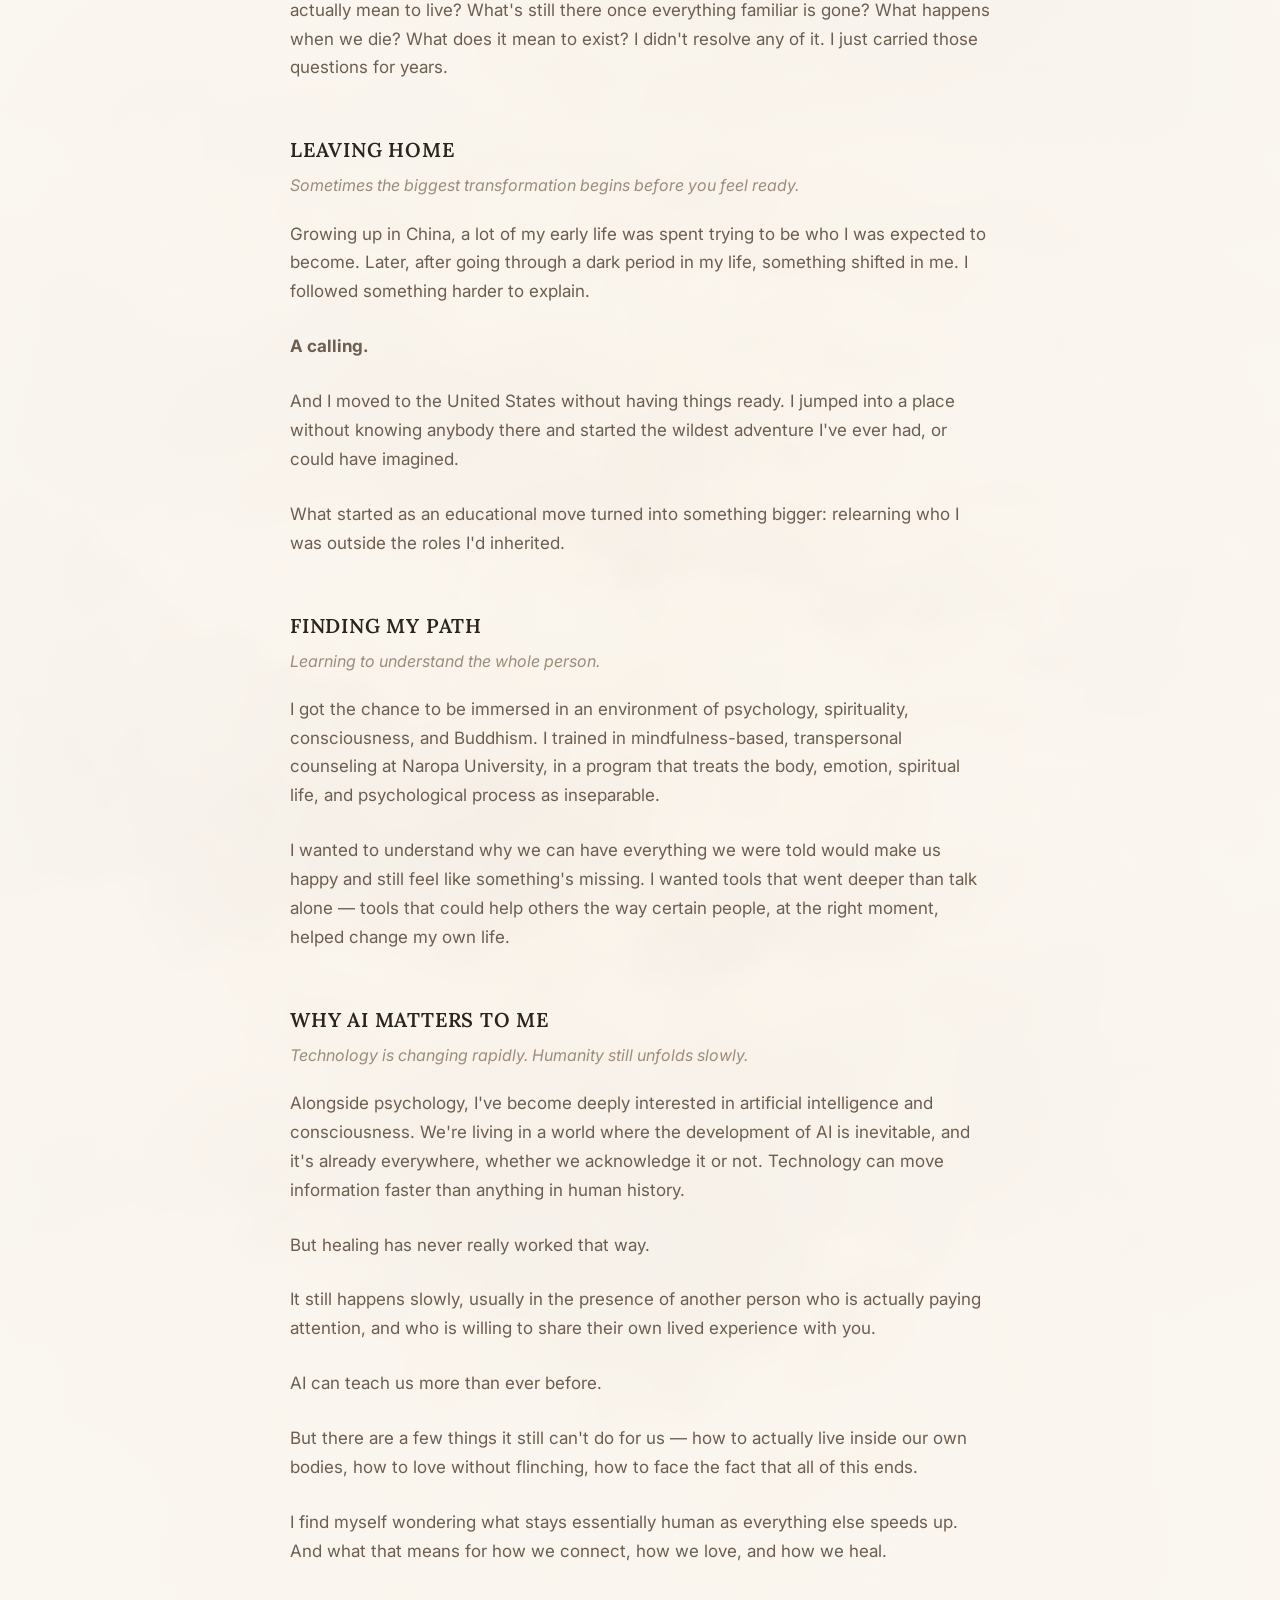
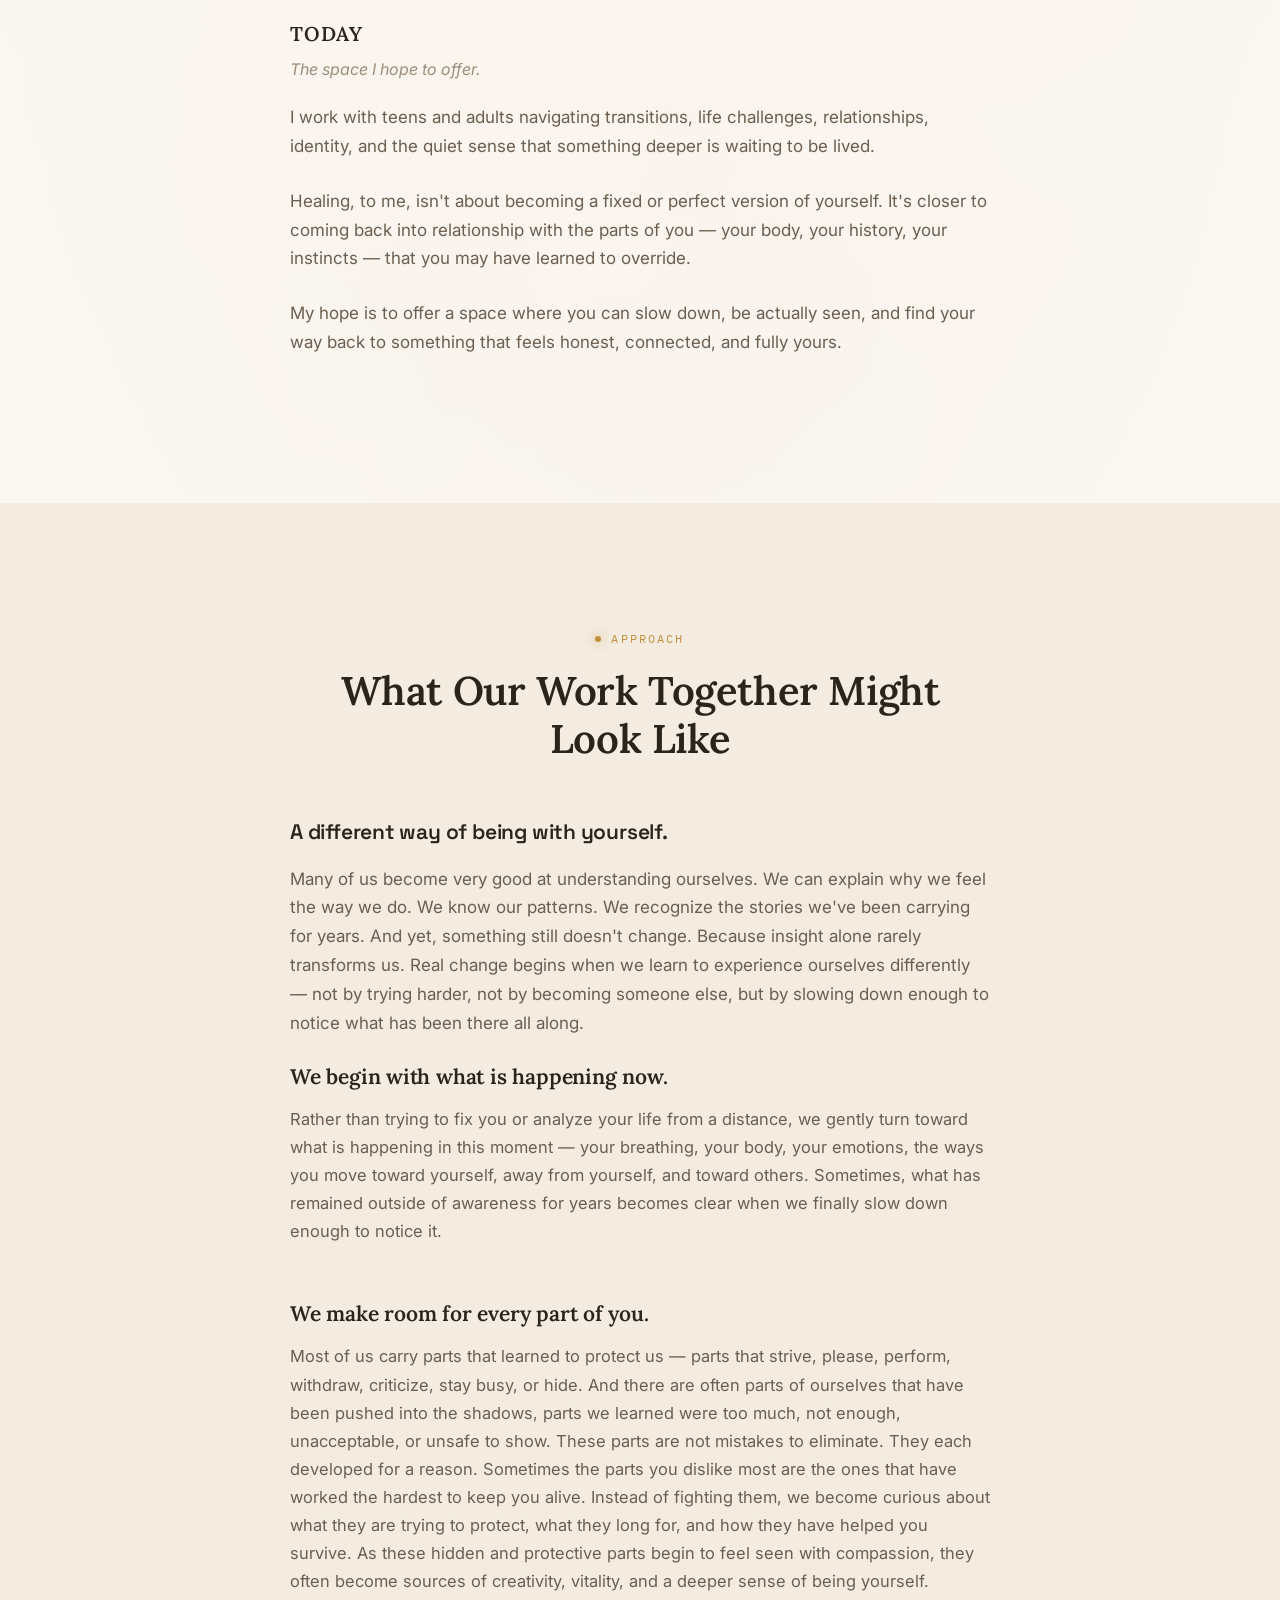
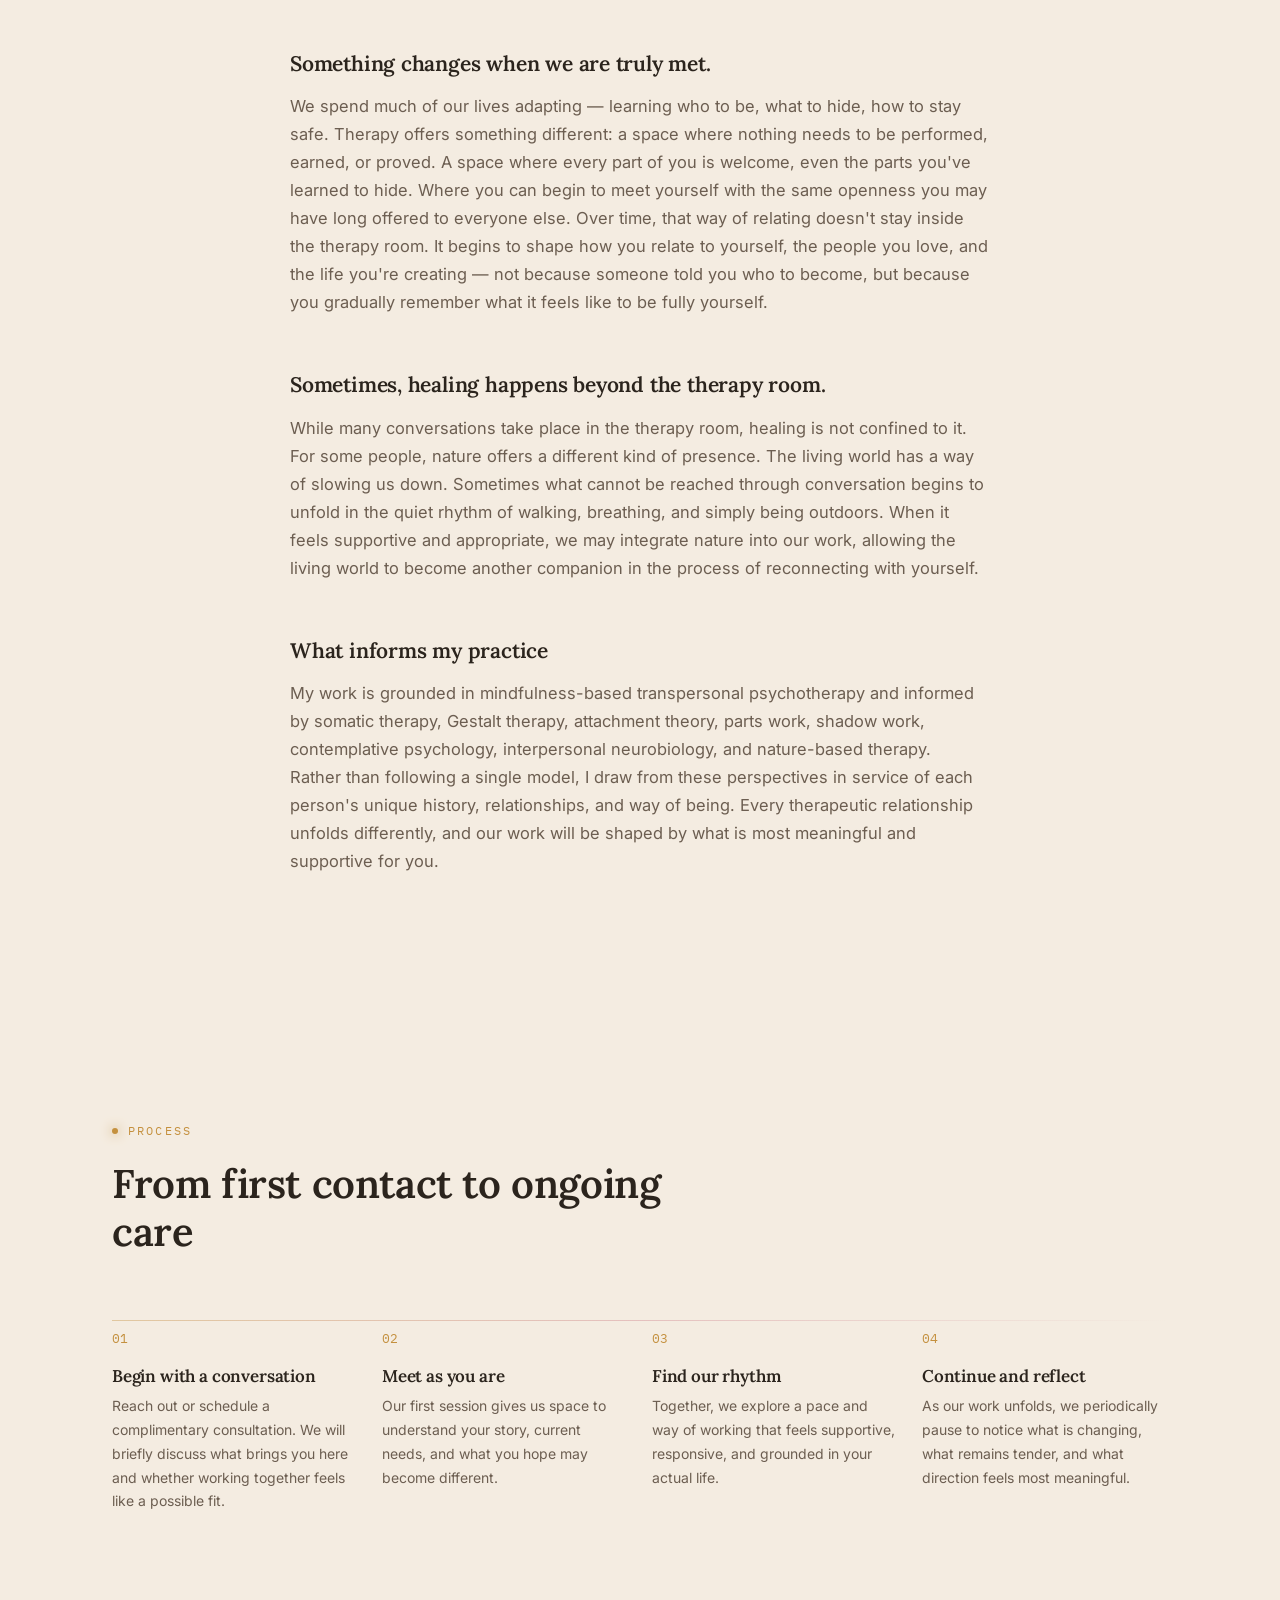
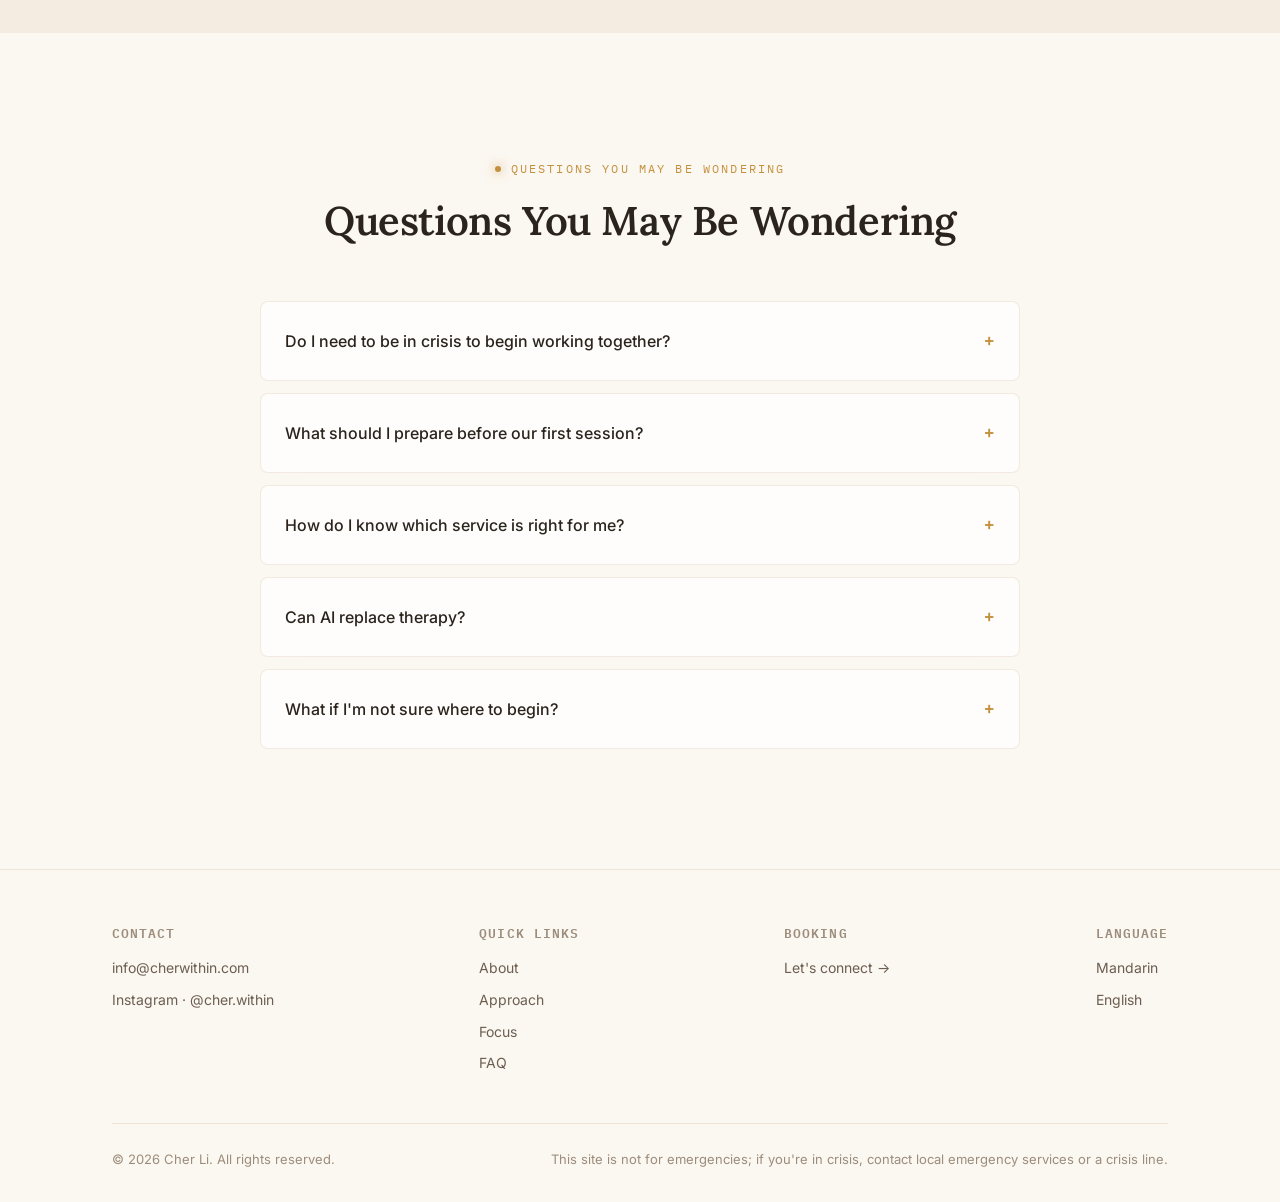
==== commit df7db262: "Switch h1-h4 to Lora, emphasize hero lead paragraph, refine zh focus tag - Add --font-heading (Lora," ====
--- a/index.html
+++ b/index.html
@@ -6,7 +6,7 @@
 <title>Cher Within · Cher Li · Mind · Love · AI</title>
 <meta name="description" content="Cher Within — Cher Li, a therapist and coach bridging psychology, consciousness, and AI, exploring human flourishing in the age of AI.">
 <link rel="preconnect" href="https://fonts.googleapis.com">
-<link href="https://fonts.googleapis.com/css2?family=Space+Grotesk:wght@500;600;700&family=Inter:wght@400;500;700&family=IBM+Plex+Mono:wght@400;500&display=swap" rel="stylesheet">
+<link href="https://fonts.googleapis.com/css2?family=Lora:ital,wght@0,400;0,500;0,600;0,700;1,400;1,500&family=Space+Grotesk:wght@500;600;700&family=Inter:wght@400;500;700&family=IBM+Plex+Mono:wght@400;500&display=swap" rel="stylesheet">
 <link rel="stylesheet" href="styles.css">
 <style>body{ font-family: 'Inter', 'Noto Sans SC', sans-serif; }</style>
 </head>
@@ -51,7 +51,7 @@
   <div class="container hero-content">
     <div class="eyebrow">MIND · LOVE · AI</div>
     <h1>Helping humans stay <span class="accent">deeply human</span><br>in the age of AI.</h1>
-    <p class="hero-sub">
+    <p class="hero-sub hero-lead">
       Supporting psychological, emotional, and spiritual growth through psychotherapy,
       contemplative practice, and human-centered care.
     </p>
--- a/styles.css
+++ b/styles.css
@@ -19,7 +19,11 @@
   --text-tertiary: #9C8D7C;
   --shadow-soft: 0 24px 60px -28px rgba(180, 130, 90, 0.35);
 
-  /* Type */
+  /* Type
+     --font-heading is the single swap point for h1-h4 only.
+     Everything else (logo, manifesto quote, blockquote, faq "+") keeps
+     --font-display (Space Grotesk) untouched. */
+  --font-heading: 'Lora', 'Noto Serif SC', serif;
   --font-display: 'Space Grotesk', 'Noto Sans SC', sans-serif;
   --font-body: 'Noto Sans SC', 'Inter', sans-serif;
   --font-mono: 'IBM Plex Mono', monospace;
@@ -79,7 +83,7 @@
 }
 
 h1, h2, h3, h4 {
-  font-family: var(--font-display);
+  font-family: var(--font-heading);
   font-weight: 600;
   line-height: 1.2;
   letter-spacing: -0.01em;
@@ -265,6 +269,13 @@
   color: var(--text-secondary);
   max-width: 540px;
   margin-bottom: 40px;
+}
+.hero-lead {
+  font-family: var(--font-heading);
+  font-size: 21px;
+  font-weight: 500;
+  line-height: 1.5;
+  color: var(--text-primary);
 }
 .hero-cta { display: flex; gap: 16px; flex-wrap: wrap; }
 
